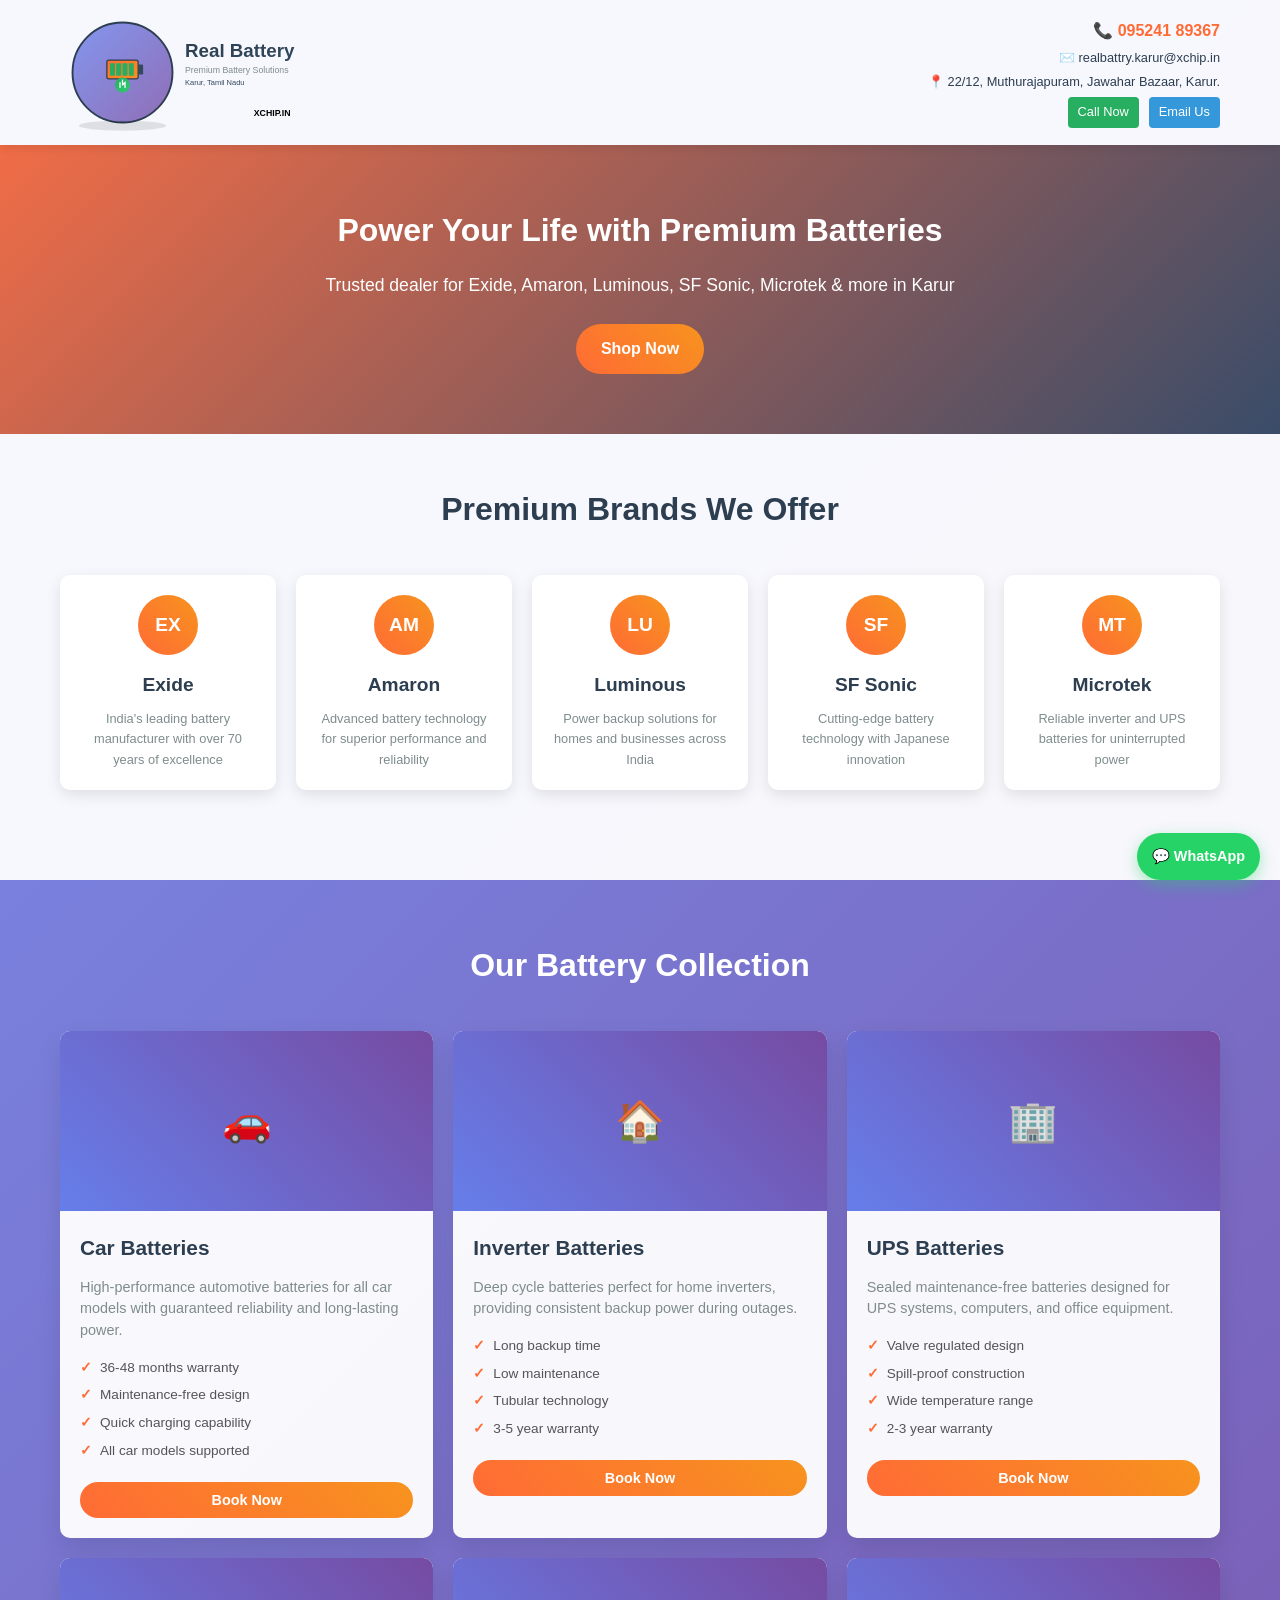
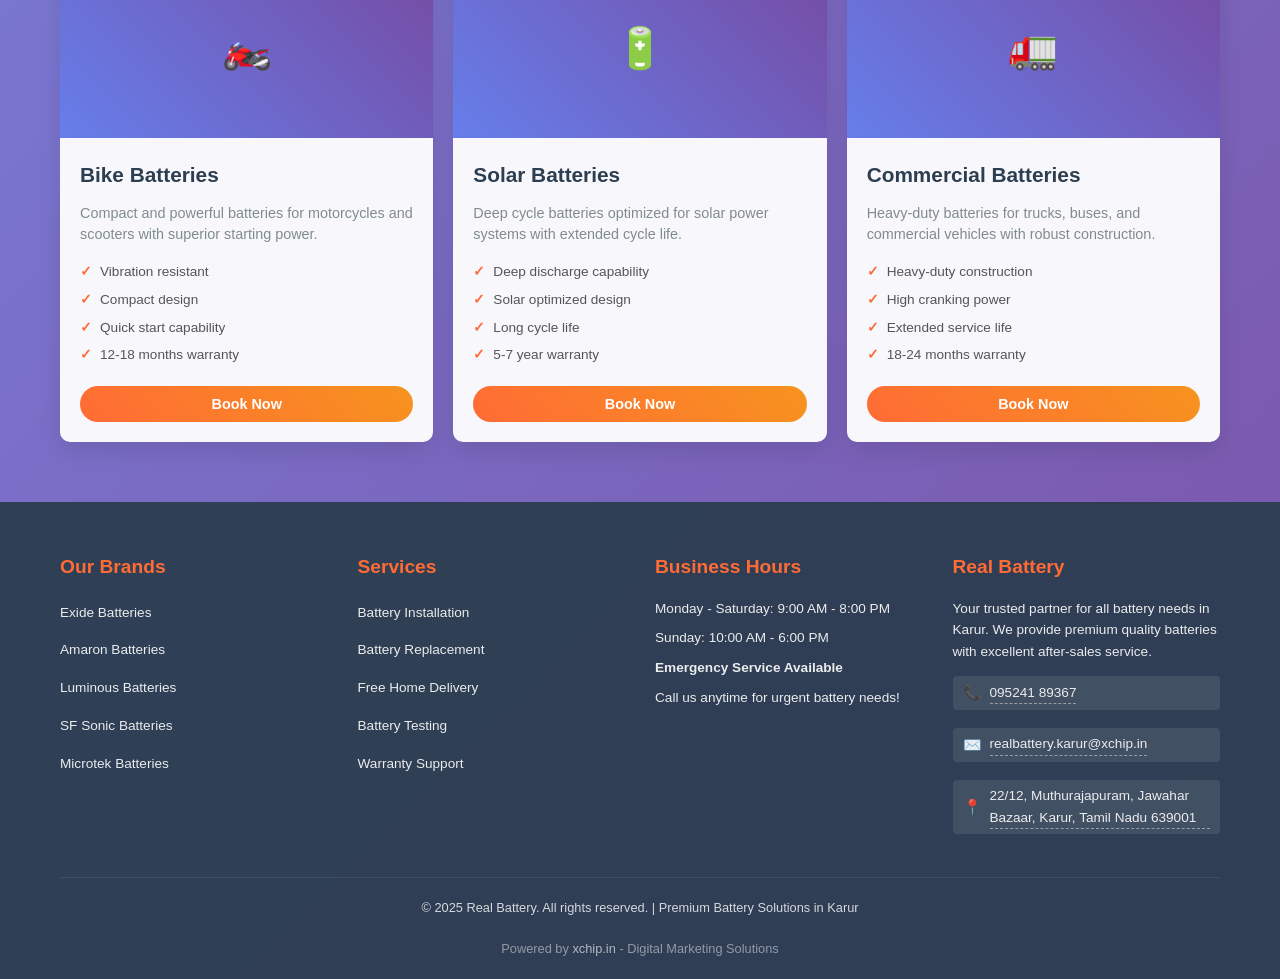
==== index.html @ 3f9dc299 "start" ====
<!DOCTYPE html>
<html lang="en">
<head>
    <meta charset="UTF-8">
    <meta name="viewport" content="width=device-width, initial-scale=1.0">
    
    <!-- Primary Meta Tags -->
    <title>Real Battery - Premium Battery Solutions in Karur | Exide, Amaron, Luminous Dealer</title>
    <meta name="title" content="Real Battery - Premium Battery Solutions in Karur | Exide, Amaron, Luminous Dealer">
    <meta name="description" content="Karur's trusted battery dealer for Exide, Amaron, Luminous, SF Sonic & Microtek. Car, inverter, UPS, bike & commercial batteries with warranty. Call 095241 89367">
    <meta name="keywords" content="battery dealer karur, exide battery karur, amaron battery karur, luminous battery karur, car battery, inverter battery, ups battery, battery shop near me">
    
    <!-- Open Graph / Facebook -->
    <meta property="og:type" content="website">
    <meta property="og:url" content="https://realbattery.karur.xchip.in/">
    <meta property="og:title" content="Real Battery - Premium Battery Solutions in Karur">
    <meta property="og:description" content="Karur's trusted battery dealer for Exide, Amaron, Luminous, SF Sonic & Microtek batteries with warranty. Call 095241 89367">
    <meta property="og:image" content="https://realbattery.karur.xchip.in/images/real-battery-social-preview.jpg">
    
    <!-- Twitter -->
    <meta property="twitter:card" content="summary_large_image">
    <meta property="twitter:url" content="https://realbattery.karur.xchip.in/">
    <meta property="twitter:title" content="Real Battery - Premium Battery Solutions in Karur">
    <meta property="twitter:description" content="Karur's trusted battery dealer for Exide, Amaron, Luminous, SF Sonic & Microtek batteries with warranty. Call 095241 89367">
    <meta property="twitter:image" content="https://realbattery.karur.xchip.in/images/real-battery-social-preview.jpg">
    
    <!-- Canonical URL -->
    <link rel="canonical" href="https://realbattery.karur.xchip.in/">
    
    <!-- Favicon -->
    <link rel="icon" type="image/x-icon" href="/favicon.ico">
    <link rel="apple-touch-icon" sizes="180x180" href="/apple-touch-icon.png">
    <link rel="icon" type="image/png" sizes="32x32" href="/favicon-32x32.png">
    <link rel="icon" type="image/png" sizes="16x16" href="/favicon-16x16.png">
    <link rel="manifest" href="/site.webmanifest">
    
    <!-- Geo Tags -->
    <meta name="geo.region" content="IN-TN">
    <meta name="geo.placename" content="Karur">
    <meta name="geo.position" content="10.9601;78.0766">
    <meta name="ICBM" content="10.9601, 78.0766">
    
    <!-- Business Schema -->
    <script type="application/ld+json">
    {
      "@context": "https://schema.org",
      "@type": "AutoPartsStore",
      "name": "Real Battery",
      "image": "https://realbattery.karur.xchip.in/logo.svg",
      "@id": "https://realbattery.karur.xchip.in",
      "url": "https://realbattery.karur.xchip.in",
      "email": "realbattery.karur@xchip.in",
      "telephone": "+919524189367",
      "address": {
        "@type": "PostalAddress",
        "streetAddress": "22/12, Muthurajapuram, Jawahar Bazaar",
        "addressLocality": "Karur",
        "postalCode": "639001",
        "addressRegion": "Tamil Nadu",
        "addressCountry": "IN"
      },
      "geo": {
        "@type": "GeoCoordinates",
        "latitude": 10.9601,
        "longitude": 78.0766
      },
      "openingHoursSpecification": {
        "@type": "OpeningHoursSpecification",
        "dayOfWeek": [
          "Monday",
          "Tuesday",
          "Wednesday",
          "Thursday",
          "Friday",
          "Saturday"
        ],
        "opens": "09:00",
        "closes": "20:00"
      }
    }
    </script>
    
    <style>
        * {
            margin: 0;
            padding: 0;
            box-sizing: border-box;
        }

        body {
            font-family: Arial, sans-serif;
            line-height: 1.6;
            color: #333;
            background: linear-gradient(135deg, #667eea 0%, #764ba2 100%);
            min-height: 100vh;
        }

        .container {
            max-width: 1200px;
            margin: 0 auto;
            padding: 0 20px;
        }

        /* Header */
        header {
            background: rgba(255, 255, 255, 0.95);
            box-shadow: 0 2px 10px rgba(0,0,0,0.1);
            position: sticky;
            top: 0;
            z-index: 100;
            padding: 10px 0;
        }

        .header-content {
            display: flex;
            justify-content: space-between;
            align-items: center;
            position: relative;
        }

        .logo {
            display: flex;
            align-items: center;
            gap: 10px;
        }

        .logo-svg {
            width: 150px;
            height: 60px;
        }

        .contact-info {
            text-align: right;
            color: #2c3e50;
            transition: all 0.3s ease;
        }

        .contact-info h3 {
            color: #ff6b35;
            margin-bottom: 5px;
            font-size: 1rem;
        }

        .contact-info p {
            font-size: 0.8rem;
            margin-bottom: 3px;
        }

        .contact-buttons {
            display: flex;
            gap: 10px;
            margin-top: 5px;
            justify-content: flex-end;
        }

        .contact-btn {
            display: inline-block;
            padding: 5px 10px;
            border-radius: 4px;
            font-size: 0.8rem;
            text-decoration: none;
            transition: all 0.3s ease;
        }

        .call-btn {
            background: #27ae60;
            color: white;
        }

        .mail-btn {
            background: #3498db;
            color: white;
        }

        .contact-btn:hover {
            opacity: 0.9;
            transform: translateY(-2px);
        }

        /* Mobile Navigation */
        .mobile-menu-btn {
            display: none;
            background: none;
            border: none;
            font-size: 1.5rem;
            color: #2c3e50;
            cursor: pointer;
            transition: all 0.3s ease;
            z-index: 101;
        }

        .mobile-menu-btn:hover {
            color: #ff6b35;
        }

        /* Hero Section */
        .hero {
            background: linear-gradient(135deg, rgba(255,107,53,0.9), rgba(52,73,94,0.9));
            color: white;
            padding: 60px 0;
            text-align: center;
        }

        .hero h2 {
            font-size: 2rem;
            margin-bottom: 15px;
        }

        .hero p {
            font-size: 1.1rem;
            margin-bottom: 25px;
        }

        .cta-button {
            display: inline-block;
            background: linear-gradient(45deg, #ff6b35, #f7931e);
            color: white;
            padding: 12px 25px;
            text-decoration: none;
            border-radius: 50px;
            font-weight: bold;
            font-size: 1rem;
            transition: all 0.3s ease;
        }

        .cta-button:hover {
            transform: translateY(-3px);
            box-shadow: 0 10px 20px rgba(255,107,53,0.4);
        }

        /* Brands Section */
        .brands {
            padding: 50px 0;
            background: rgba(255,255,255,0.95);
        }

        .brands h2 {
            text-align: center;
            font-size: 2rem;
            margin-bottom: 40px;
            color: #2c3e50;
        }

        .brand-grid {
            display: grid;
            grid-template-columns: repeat(auto-fit, minmax(150px, 1fr));
            gap: 20px;
            margin-bottom: 40px;
        }

        .brand-card {
            background: white;
            border-radius: 10px;
            padding: 20px;
            text-align: center;
            box-shadow: 0 5px 15px rgba(0,0,0,0.1);
            transition: all 0.3s ease;
        }

        .brand-card:hover {
            transform: translateY(-5px);
            box-shadow: 0 15px 30px rgba(0,0,0,0.2);
        }

        .brand-logo {
            width: 60px;
            height: 60px;
            background: linear-gradient(45deg, #ff6b35, #f7931e);
            border-radius: 50%;
            display: flex;
            align-items: center;
            justify-content: center;
            margin: 0 auto 15px;
            color: white;
            font-weight: bold;
            font-size: 1.2rem;
        }

        .brand-card h3 {
            color: #2c3e50;
            margin-bottom: 8px;
            font-size: 1.2rem;
        }

        .brand-card p {
            color: #7f8c8d;
            font-size: 0.8rem;
        }

        /* Products Section */
        .products {
            padding: 60px 0;
            background: linear-gradient(135deg, rgba(255,255,255,0.1), rgba(255,255,255,0.05));
        }

        .products h2 {
            text-align: center;
            font-size: 2rem;
            margin-bottom: 40px;
            color: white;
        }

        .product-grid {
            display: grid;
            grid-template-columns: repeat(auto-fit, minmax(280px, 1fr));
            gap: 20px;
        }

        .product-card {
            background: rgba(255,255,255,0.95);
            border-radius: 10px;
            overflow: hidden;
            box-shadow: 0 10px 25px rgba(0,0,0,0.1);
            transition: all 0.3s ease;
        }

        .product-card:hover {
            transform: translateY(-5px);
            box-shadow: 0 20px 40px rgba(0,0,0,0.2);
        }

        .product-image {
            height: 180px;
            background: linear-gradient(45deg, #667eea, #764ba2);
            display: flex;
            align-items: center;
            justify-content: center;
            color: white;
            font-size: 2.5rem;
            font-weight: bold;
        }

        .product-info {
            padding: 20px;
        }

        .product-info h3 {
            color: #2c3e50;
            margin-bottom: 12px;
            font-size: 1.3rem;
        }

        .product-info p {
            color: #7f8c8d;
            margin-bottom: 15px;
            line-height: 1.5;
            font-size: 0.9rem;
        }

        .product-features {
            list-style: none;
            margin-bottom: 20px;
        }

        .product-features li {
            color: #555;
            margin-bottom: 6px;
            position: relative;
            padding-left: 20px;
            font-size: 0.85rem;
        }

        .product-features li:before {
            content: '✓';
            position: absolute;
            left: 0;
            color: #ff6b35;
            font-weight: bold;
        }

        .book-now-btn {
            background: linear-gradient(45deg, #ff6b35, #f7931e);
            color: white;
            border: none;
            padding: 10px 20px;
            border-radius: 50px;
            font-weight: bold;
            cursor: pointer;
            transition: all 0.3s ease;
            width: 100%;
            font-size: 0.9rem;
        }

        .book-now-btn:hover {
            background: linear-gradient(45deg, #f7931e, #ff6b35);
            transform: translateY(-2px);
        }

        /* Footer */
        footer {
            background: rgba(44, 62, 80, 0.95);
            color: white;
            padding: 50px 0 20px;
        }

        .footer-content {
            display: grid;
            grid-template-columns: repeat(auto-fit, minmax(200px, 1fr));
            gap: 30px;
            margin-bottom: 30px;
        }

        .footer-section h3 {
            color: #ff6b35;
            margin-bottom: 15px;
            font-size: 1.2rem;
        }

        .footer-section p, .footer-section li {
            margin-bottom: 8px;
            opacity: 0.9;
            font-size: 0.85rem;
        }

        .footer-section ul {
            list-style: none;
        }

        .footer-section ul li {
            padding: 4px 0;
            font-size: 0.85rem;
        }

        .footer-bottom {
            text-align: center;
            padding-top: 20px;
            border-top: 1px solid rgba(255,255,255,0.1);
            opacity: 0.8;
            font-size: 0.8rem;
        }

        /* WhatsApp Button */
        .whatsapp-float {
            position: fixed;
            bottom: 20px;
            right: 20px;
            background: #25D366;
            color: white;
            border-radius: 50px;
            padding: 12px 15px;
            font-size: 0.9rem;
            font-weight: bold;
            text-decoration: none;
            box-shadow: 0 5px 15px rgba(37, 211, 102, 0.4);
            z-index: 1000;
            transition: all 0.3s ease;
            display: flex;
            align-items: center;
            gap: 5px;
        }

        .whatsapp-float:hover {
            transform: scale(1.1);
        }

        /* Responsive Design */
        @media (max-width: 768px) {
            .header-content {
                flex-direction: row;
                align-items: center;
            }

            .logo {
                justify-content: flex-start;
                width: auto;
            }

            .mobile-menu-btn {
                display: block;
            }

            .contact-info {
                position: absolute;
                top: 100%;
                right: 0;
                background: rgba(255, 255, 255, 0.98);
                width: 100%;
                padding: 20px;
                box-shadow: 0 5px 10px rgba(0,0,0,0.1);
                text-align: center;
                opacity: 0;
                visibility: hidden;
                transform: translateY(-10px);
            }

            .contact-info.active {
                opacity: 1;
                visibility: visible;
                transform: translateY(0);
            }

            .contact-buttons {
                justify-content: center;
            }

            .hero {
                padding: 40px 0;
            }

            .hero h2 {
                font-size: 1.8rem;
            }

            .hero p {
                font-size: 1rem;
            }

            .brands h2, .products h2 {
                font-size: 1.8rem;
                margin-bottom: 30px;
            }

            .brand-grid {
                grid-template-columns: repeat(auto-fit, minmax(120px, 1fr));
                gap: 15px;
            }

            .brand-card {
                padding: 15px;
            }

            .brand-logo {
                width: 50px;
                height: 50px;
                font-size: 1rem;
            }

            .brand-card h3 {
                font-size: 1rem;
            }

            .product-grid {
                grid-template-columns: 1fr;
            }

            .product-image {
                height: 150px;
                font-size: 2rem;
            }

            .footer-content {
                grid-template-columns: 1fr;
                gap: 25px;
            }
        }

        @media (max-width: 480px) {
            .logo-svg {
                width: 120px;
                height: 50px;
            }

            .hero h2 {
                font-size: 1.5rem;
            }

            .hero p {
                font-size: 0.9rem;
            }

            .cta-button {
                padding: 10px 20px;
                font-size: 0.9rem;
            }

            .brand-grid {
                grid-template-columns: repeat(2, 1fr);
            }

            .whatsapp-float {
                padding: 10px 15px;
                font-size: 0.8rem;
                bottom: 15px;
                right: 15px;
            }
        }

        /* Added style for the powered by section */
        .powered-by {
            text-align: center;
            margin-top: 20px;
            font-size: 0.8rem;
            color: rgba(255,255,255,0.6);
        }
        .powered-by a {
            color: rgba(255,255,255,0.8);
            text-decoration: none;
            transition: all 0.3s ease;
        }
        .powered-by a:hover {
            color: #fff;
            text-decoration: underline;
        }
    </style>
</head>
<body>
    <!-- Header -->
    <header>
        <div class="container">
            <div class="header-content">
                <div class="logo">
                  <img src="logo.svg" alt="Real Battery Logo" class="logo-img" />
                </div>
                <style>
                  .logo-img {
                    width: 250px; /* Set appropriate width */
                    height: auto; /* Maintain aspect ratio */
                  }
                </style>
                <button class="mobile-menu-btn" id="mobileMenuBtn">☰</button>
                <div class="contact-info" id="contactInfo">
                    <h3>📞 095241 89367</h3>
                    <p>✉️ realbattry.karur@xchip.in</p>
                    <p>📍 22/12, Muthurajapuram, Jawahar Bazaar, Karur.</p>
                    <div class="contact-buttons">
                        <a href="tel:09524189367" class="contact-btn call-btn">Call Now</a>
                        <a href="mailto:realbattry.karur@xchip.in" class="contact-btn mail-btn">Email Us</a>
                    </div>
                </div>
            </div>
        </div>
    </header>

    <!-- Hero Section -->
    <section class="hero">
        <div class="container">
            <h2>Power Your Life with Premium Batteries</h2>
            <p>Trusted dealer for Exide, Amaron, Luminous, SF Sonic, Microtek & more in Karur</p>
            <a href="#products" class="cta-button">Shop Now</a>
        </div>
    </section>

    <!-- Brands Section -->
    <section class="brands">
        <div class="container">
            <h2>Premium Brands We Offer</h2>
            <div class="brand-grid">
                <div class="brand-card">
                    <div class="brand-logo">EX</div>
                    <h3>Exide</h3>
                    <p>India's leading battery manufacturer with over 70 years of excellence</p>
                </div>
                <div class="brand-card">
                    <div class="brand-logo">AM</div>
                    <h3>Amaron</h3>
                    <p>Advanced battery technology for superior performance and reliability</p>
                </div>
                <div class="brand-card">
                    <div class="brand-logo">LU</div>
                    <h3>Luminous</h3>
                    <p>Power backup solutions for homes and businesses across India</p>
                </div>
                <div class="brand-card">
                    <div class="brand-logo">SF</div>
                    <h3>SF Sonic</h3>
                    <p>Cutting-edge battery technology with Japanese innovation</p>
                </div>
                <div class="brand-card">
                    <div class="brand-logo">MT</div>
                    <h3>Microtek</h3>
                    <p>Reliable inverter and UPS batteries for uninterrupted power</p>
                </div>
            </div>
        </div>
    </section>

    <!-- Products Section -->
    <section class="products" id="products">
        <div class="container">
            <h2>Our Battery Collection</h2>
            <div class="product-grid">
                <div class="product-card">
                    <div class="product-image">🚗</div>
                    <div class="product-info">
                        <h3>Car Batteries</h3>
                        <p>High-performance automotive batteries for all car models with guaranteed reliability and long-lasting power.</p>
                        <ul class="product-features">
                            <li>36-48 months warranty</li>
                            <li>Maintenance-free design</li>
                            <li>Quick charging capability</li>
                            <li>All car models supported</li>
                        </ul>
                        <button class="book-now-btn" onclick="openWhatsApp('Car Battery')">Book Now</button>
                    </div>
                </div>

                <div class="product-card">
                    <div class="product-image">🏠</div>
                    <div class="product-info">
                        <h3>Inverter Batteries</h3>
                        <p>Deep cycle batteries perfect for home inverters, providing consistent backup power during outages.</p>
                        <ul class="product-features">
                            <li>Long backup time</li>
                            <li>Low maintenance</li>
                            <li>Tubular technology</li>
                            <li>3-5 year warranty</li>
                        </ul>
                        <button class="book-now-btn" onclick="openWhatsApp('Inverter Battery')">Book Now</button>
                    </div>
                </div>

                <div class="product-card">
                    <div class="product-image">🏢</div>
                    <div class="product-info">
                        <h3>UPS Batteries</h3>
                        <p>Sealed maintenance-free batteries designed for UPS systems, computers, and office equipment.</p>
                        <ul class="product-features">
                            <li>Valve regulated design</li>
                            <li>Spill-proof construction</li>
                            <li>Wide temperature range</li>
                            <li>2-3 year warranty</li>
                        </ul>
                        <button class="book-now-btn" onclick="openWhatsApp('UPS Battery')">Book Now</button>
                    </div>
                </div>

                <div class="product-card">
                    <div class="product-image">🏍️</div>
                    <div class="product-info">
                        <h3>Bike Batteries</h3>
                        <p>Compact and powerful batteries for motorcycles and scooters with superior starting power.</p>
                        <ul class="product-features">
                            <li>Vibration resistant</li>
                            <li>Compact design</li>
                            <li>Quick start capability</li>
                            <li>12-18 months warranty</li>
                        </ul>
                        <button class="book-now-btn" onclick="openWhatsApp('Bike Battery')">Book Now</button>
                    </div>
                </div>

                <div class="product-card">
                    <div class="product-image">🔋</div>
                    <div class="product-info">
                        <h3>Solar Batteries</h3>
                        <p>Deep cycle batteries optimized for solar power systems with extended cycle life.</p>
                        <ul class="product-features">
                            <li>Deep discharge capability</li>
                            <li>Solar optimized design</li>
                            <li>Long cycle life</li>
                            <li>5-7 year warranty</li>
                        </ul>
                        <button class="book-now-btn" onclick="openWhatsApp('Solar Battery')">Book Now</button>
                    </div>
                </div>

                <div class="product-card">
                    <div class="product-image">🚛</div>
                    <div class="product-info">
                        <h3>Commercial Batteries</h3>
                        <p>Heavy-duty batteries for trucks, buses, and commercial vehicles with robust construction.</p>
                        <ul class="product-features">
                            <li>Heavy-duty construction</li>
                            <li>High cranking power</li>
                            <li>Extended service life</li>
                            <li>18-24 months warranty</li>
                        </ul>
                        <button class="book-now-btn" onclick="openWhatsApp('Commercial Battery')">Book Now</button>
                    </div>
                </div>
            </div>
        </div>
    </section>
    <footer>
            <div class="container">
                <div class="footer-content">
                   <div class="footer-section">
                        <h3>Our Brands</h3>
                        <ul>
                            <li>Exide Batteries</li>
                            <li>Amaron Batteries</li>
                            <li>Luminous Batteries</li>
                            <li>SF Sonic Batteries</li>
                            <li>Microtek Batteries</li>
                        </ul>
                    </div>
                    <div class="footer-section">
                        <h3>Services</h3>
                        <ul>
                            <li>Battery Installation</li>
                            <li>Battery Replacement</li>
                            <li>Free Home Delivery</li>
                            <li>Battery Testing</li>
                            <li>Warranty Support</li>
                        </ul>
                    </div>
                    <div class="footer-section">
                        <h3>Business Hours</h3>
                        <p>Monday - Saturday: 9:00 AM - 8:00 PM</p>
                        <p>Sunday: 10:00 AM - 6:00 PM</p>
                        <p><strong>Emergency Service Available</strong></p>
                        <p>Call us anytime for urgent battery needs!</p>
                    </div>
<div class="footer-section">
    <h3>Real Battery</h3>
    <p>Your trusted partner for all battery needs in Karur. We provide premium quality batteries with excellent after-sales service.</p>
    <p class="clickable-item">
        <a href="tel:+919524189367" class="footer-link">
            <span class="icon">📞</span> <span class="text">095241 89367</span>
        </a>
    </p>
    <p class="clickable-item">
        <a href="mailto:realbattery.karur@xchip.in" class="footer-link">
            <span class="icon">✉️</span> <span class="text">realbattery.karur@xchip.in</span>
        </a>
    </p>
    <p class="clickable-item">
        <a href="https://maps.app.goo.gl/pznrp3bGpyZtp7Fs8" 
           target="_blank" 
           rel="noopener noreferrer" 
           class="footer-link">
            <span class="icon">📍</span> <span class="text">22/12, Muthurajapuram, Jawahar Bazaar, Karur, Tamil Nadu 639001</span>
        </a>
    </p>
</div>

<style>
    .clickable-item {
        margin-bottom: 8px;
        padding: 5px 0;
    }
    
    .footer-link {
        color: white;
        text-decoration: none;
        display: flex;
        align-items: center;
        gap: 8px;
        transition: all 0.3s ease;
        padding: 5px 10px;
        border-radius: 4px;
        background: rgba(255,255,255,0.1);
    }
    
    .footer-link:hover {
        background: rgba(255,255,255,0.2);
        text-decoration: none;
        transform: translateX(5px);
    }
    
    .footer-link .icon {
        font-size: 1.1em;
    }
    
    .footer-link .text {
        border-bottom: 1px dashed rgba(255,255,255,0.5);
    }
    
    .footer-link:hover .text {
        border-bottom-color: #ff6b35;
    }
</style>                    
                </div>
                <div class="footer-bottom">
                    <p>&copy; 2025 Real Battery. All rights reserved. | Premium Battery Solutions in Karur</p>
                    <div class="powered-by">
                        Powered by <a href="https://xchip.in" target="_blank" rel="noopener">xchip.in</a> - Digital Marketing Solutions
                    </div>
                </div>
            </div>
        </footer>

    <!-- Floating WhatsApp Button -->
    <a href="https://wa.me/919524189367?text=Hi%20Real%20Battery!%20I%20need%20help%20with%20battery%20selection." class="whatsapp-float">
        💬 WhatsApp
    </a>

    <script>
        function openWhatsApp(batteryType) {
            var phoneNumber = "919524189367";
            var message = "Hi Real Battery! I'm interested in purchasing a " + batteryType + ". Could you please provide more details about pricing and availability? My location is near Karur.";
            var whatsappUrl = "https://wa.me/" + phoneNumber + "?text=" + encodeURIComponent(message);
            window.open(whatsappUrl, '_blank');
        }

        // Smooth scrolling for links
        document.addEventListener('DOMContentLoaded', function() {
            var links = document.querySelectorAll('a[href^="#"]');
            for (var i = 0; i < links.length; i++) {
                links[i].addEventListener('click', function(e) {
                    e.preventDefault();
                    var target = document.querySelector(this.getAttribute('href'));
                    if (target) {
                        target.scrollIntoView({
                            behavior: 'smooth'
                        });
                    }
                });
            }
            
            // Mobile menu toggle functionality
            var mobileMenuBtn = document.getElementById('mobileMenuBtn');
            var contactInfo = document.getElementById('contactInfo');
            
            if (mobileMenuBtn && contactInfo) {
                mobileMenuBtn.addEventListener('click', function() {
                    contactInfo.classList.toggle('active');
                    this.textContent = contactInfo.classList.contains('active') ? '✕' : '☰';
                });
                
                // Close menu when clicking outside
                document.addEventListener('click', function(e) {
                    if (!contactInfo.contains(e.target) && e.target !== mobileMenuBtn) {
                        contactInfo.classList.remove('active');
                        mobileMenuBtn.textContent = '☰';
                    }
                });
            }
            
            // Adjust layout on window resize
            window.addEventListener('resize', function() {
                if (window.innerWidth > 768 && contactInfo) {
                    contactInfo.classList.remove('active');
                    if (mobileMenuBtn) {
                        mobileMenuBtn.textContent = '☰';
                    }
                }
            });
        });
    </script>
</body>
</html>
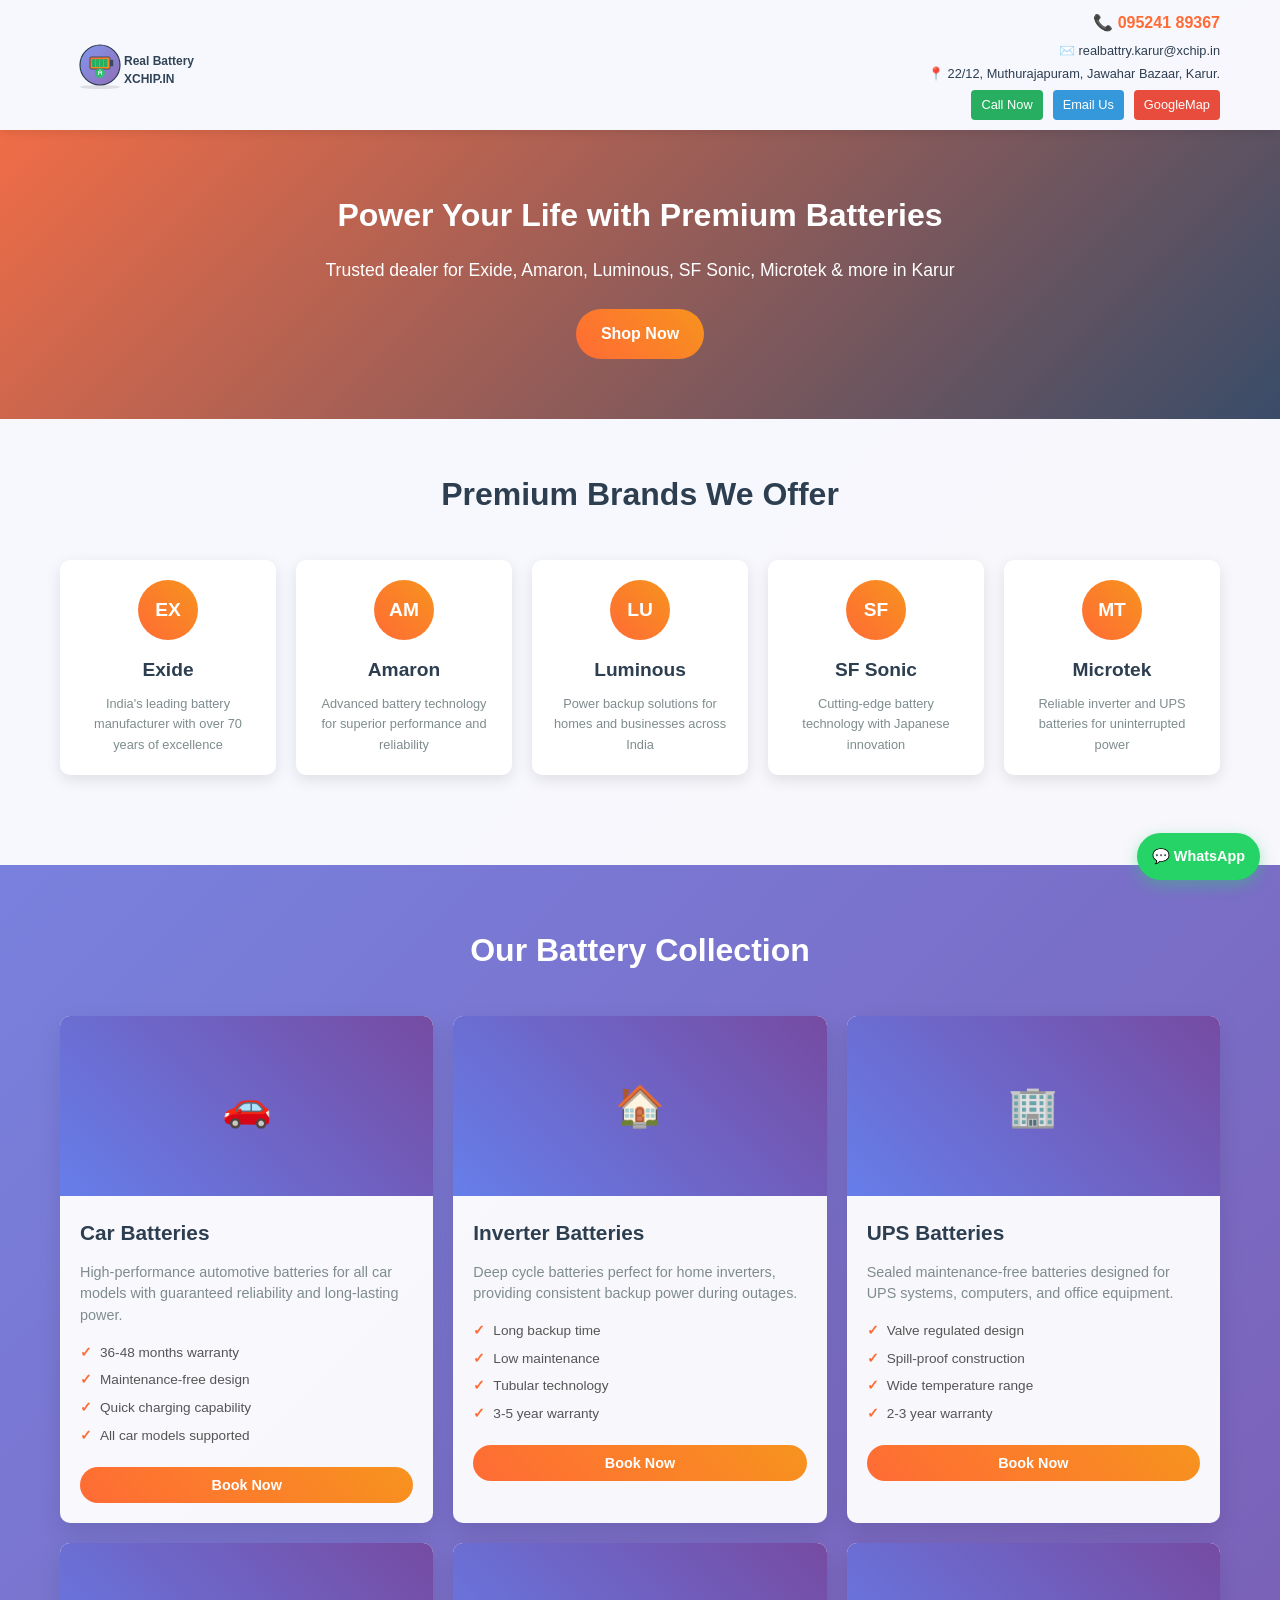
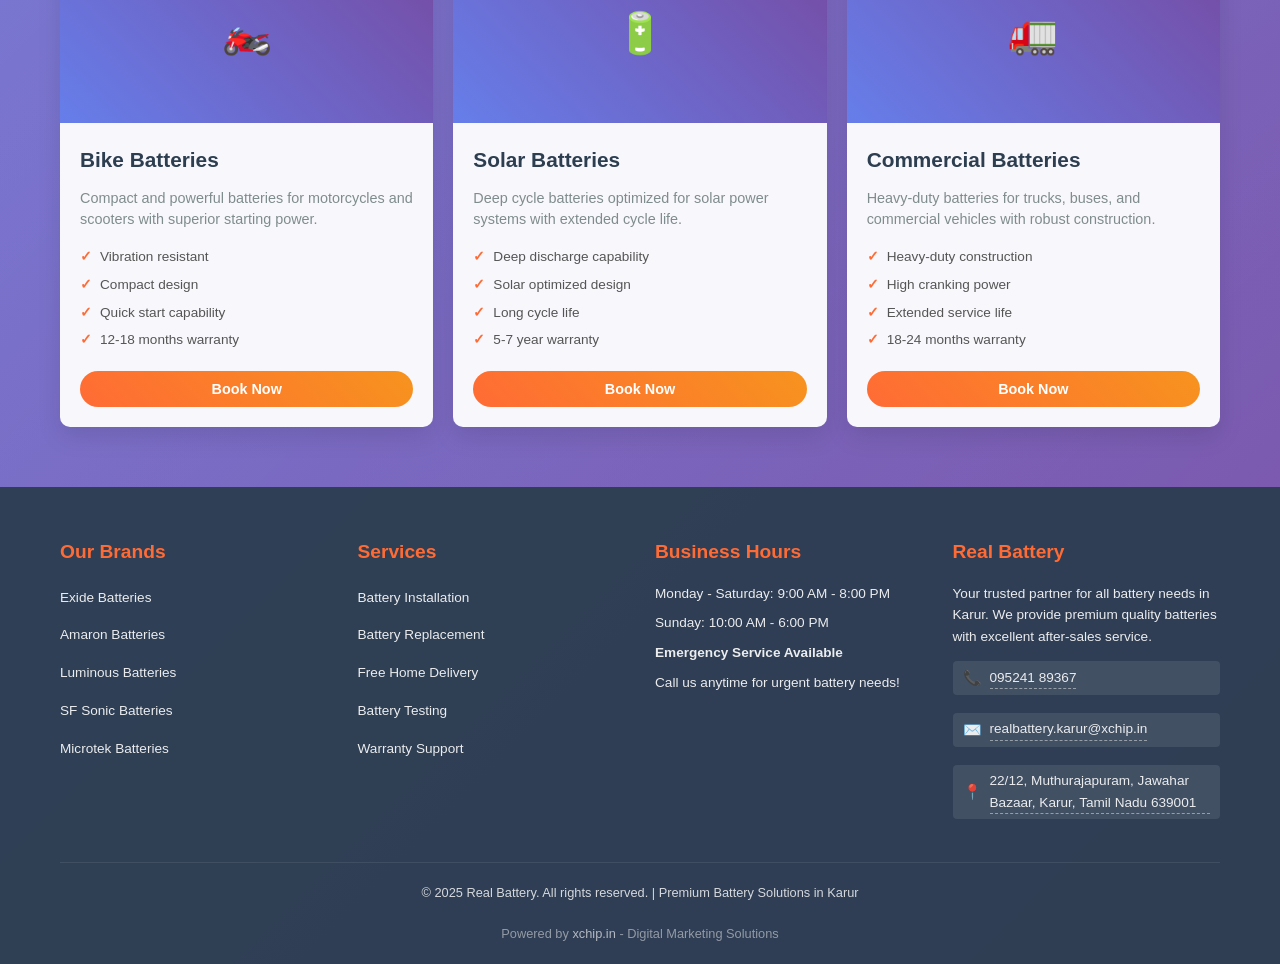
==== commit d8d6236c: "update" ====
--- a/index.html
+++ b/index.html
@@ -172,6 +172,12 @@
             color: white;
         }
 
+        .google-map-btn {
+            background: #e74c3c;
+            color: white;
+        }
+
+
         .contact-btn:hover {
             opacity: 0.9;
             transform: translateY(-2px);
@@ -603,7 +609,7 @@
                 </div>
                 <style>
                   .logo-img {
-                    width: 250px; /* Set appropriate width */
+                    width: 200px; /* Set appropriate width */
                     height: auto; /* Maintain aspect ratio */
                   }
                 </style>
@@ -615,6 +621,7 @@
                     <div class="contact-buttons">
                         <a href="tel:09524189367" class="contact-btn call-btn">Call Now</a>
                         <a href="mailto:realbattry.karur@xchip.in" class="contact-btn mail-btn">Email Us</a>
+                        <a href="https://www.google.com/maps/place/22%2F12,+Muthurajapuram,+Jawahar+Bazaar,+Karur,+Tamil+Nadu+639001" class="contact-btn google-map-btn">GoogleMap</a>
                     </div>
                 </div>
             </div>
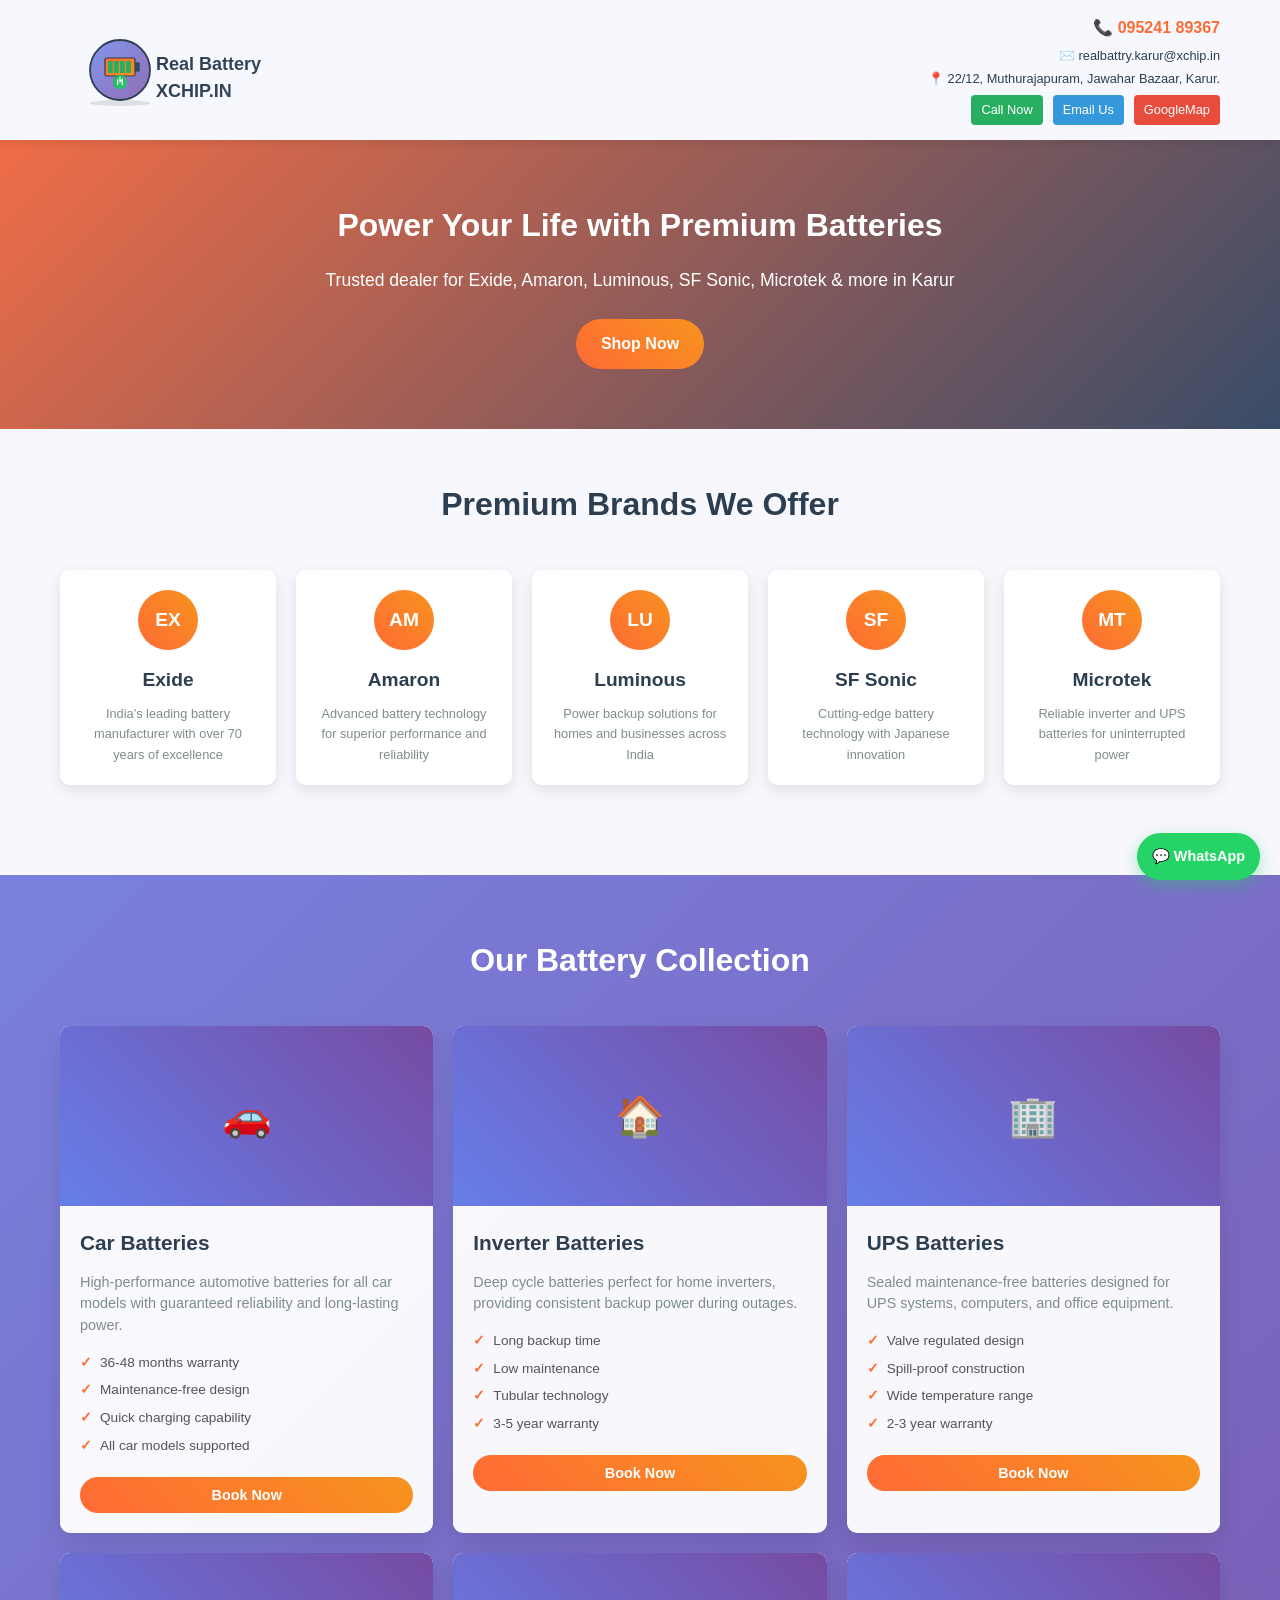
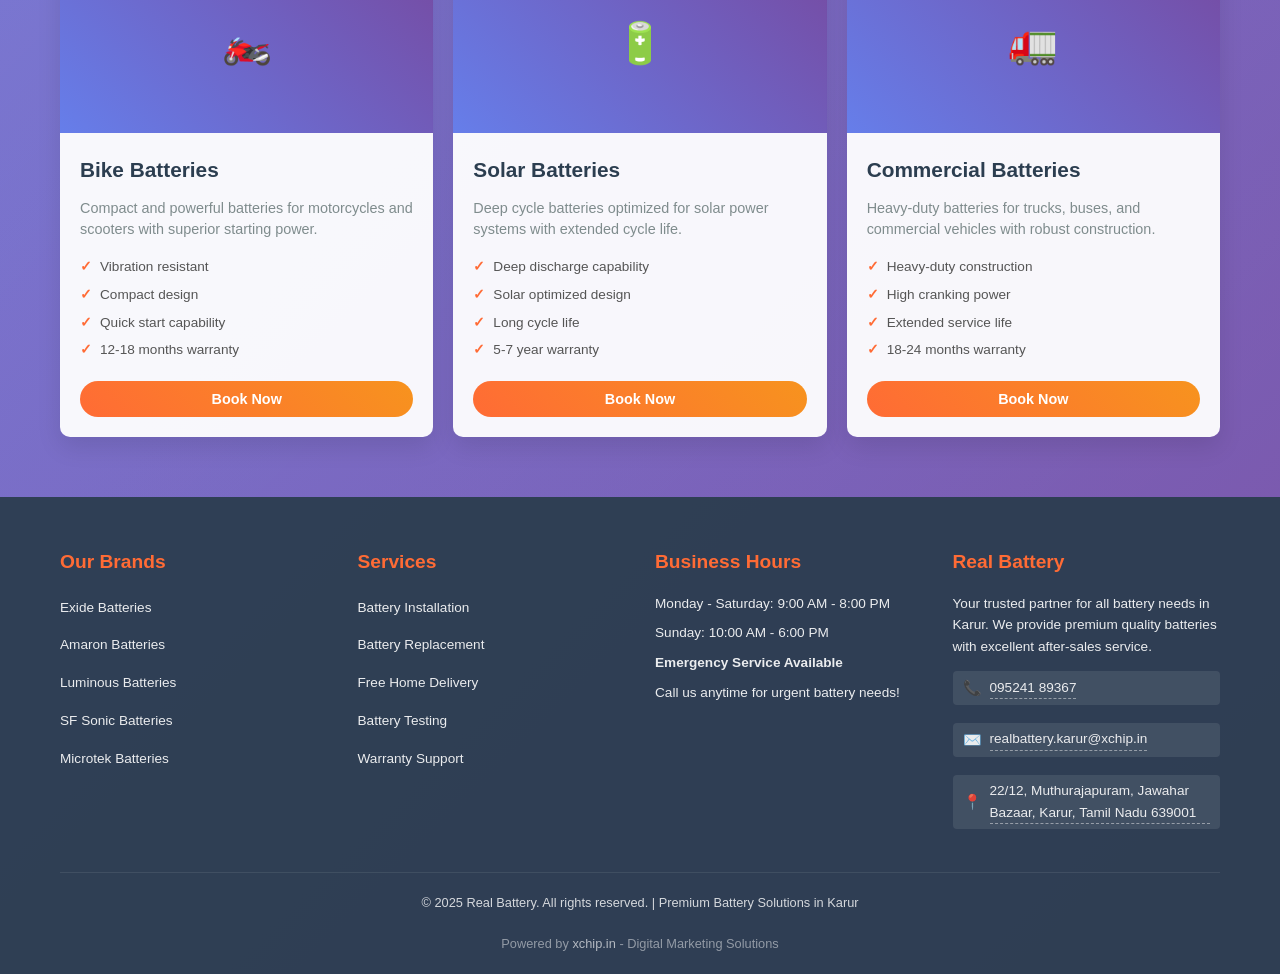
==== commit a09eb152: "update" ====
--- a/index.html
+++ b/index.html
@@ -15,14 +15,16 @@
     <meta property="og:url" content="https://realbattery.karur.xchip.in/">
     <meta property="og:title" content="Real Battery - Premium Battery Solutions in Karur">
     <meta property="og:description" content="Karur's trusted battery dealer for Exide, Amaron, Luminous, SF Sonic & Microtek batteries with warranty. Call 095241 89367">
-    <meta property="og:image" content="https://realbattery.karur.xchip.in/images/real-battery-social-preview.jpg">
+    <meta property="og:image" content="https://realbattery.karur.xchip.in/logo.png">
+    <meta property="og:image:width" content="1200">
+    <meta property="og:image:height" content="630">
     
     <!-- Twitter -->
     <meta property="twitter:card" content="summary_large_image">
     <meta property="twitter:url" content="https://realbattery.karur.xchip.in/">
     <meta property="twitter:title" content="Real Battery - Premium Battery Solutions in Karur">
     <meta property="twitter:description" content="Karur's trusted battery dealer for Exide, Amaron, Luminous, SF Sonic & Microtek batteries with warranty. Call 095241 89367">
-    <meta property="twitter:image" content="https://realbattery.karur.xchip.in/images/real-battery-social-preview.jpg">
+    <meta property="twitter:image" content="https://realbattery.karur.xchip.in/logo.png">
     
     <!-- Canonical URL -->
     <link rel="canonical" href="https://realbattery.karur.xchip.in/">
@@ -46,7 +48,7 @@
       "@context": "https://schema.org",
       "@type": "AutoPartsStore",
       "name": "Real Battery",
-      "image": "https://realbattery.karur.xchip.in/logo.svg",
+      "image": "https://realbattery.karur.xchip.in/logo.png",
       "@id": "https://realbattery.karur.xchip.in",
       "url": "https://realbattery.karur.xchip.in",
       "email": "realbattery.karur@xchip.in",
@@ -124,9 +126,9 @@
             gap: 10px;
         }
 
-        .logo-svg {
-            width: 150px;
-            height: 60px;
+        .logo-img {
+            width: 300px;
+            height: auto;
         }
 
         .contact-info {
@@ -176,7 +178,6 @@
             background: #e74c3c;
             color: white;
         }
-
 
         .contact-btn:hover {
             opacity: 0.9;
@@ -457,6 +458,59 @@
 
         .whatsapp-float:hover {
             transform: scale(1.1);
+        }
+
+        /* Footer Link Styles */
+        .clickable-item {
+            margin-bottom: 8px;
+            padding: 5px 0;
+        }
+        
+        .footer-link {
+            color: white;
+            text-decoration: none;
+            display: flex;
+            align-items: center;
+            gap: 8px;
+            transition: all 0.3s ease;
+            padding: 5px 10px;
+            border-radius: 4px;
+            background: rgba(255,255,255,0.1);
+        }
+        
+        .footer-link:hover {
+            background: rgba(255,255,255,0.2);
+            text-decoration: none;
+            transform: translateX(5px);
+        }
+        
+        .footer-link .icon {
+            font-size: 1.1em;
+        }
+        
+        .footer-link .text {
+            border-bottom: 1px dashed rgba(255,255,255,0.5);
+        }
+        
+        .footer-link:hover .text {
+            border-bottom-color: #ff6b35;
+        }
+
+        /* Powered By Section */
+        .powered-by {
+            text-align: center;
+            margin-top: 20px;
+            font-size: 0.8rem;
+            color: rgba(255,255,255,0.6);
+        }
+        .powered-by a {
+            color: rgba(255,255,255,0.8);
+            text-decoration: none;
+            transition: all 0.3s ease;
+        }
+        .powered-by a:hover {
+            color: #fff;
+            text-decoration: underline;
         }
 
         /* Responsive Design */
@@ -551,9 +605,9 @@
         }
 
         @media (max-width: 480px) {
-            .logo-svg {
-                width: 120px;
-                height: 50px;
+            .logo-img {
+                width: 150px;
+                height: 60px;
             }
 
             .hero h2 {
@@ -579,23 +633,6 @@
                 bottom: 15px;
                 right: 15px;
             }
-        }
-
-        /* Added style for the powered by section */
-        .powered-by {
-            text-align: center;
-            margin-top: 20px;
-            font-size: 0.8rem;
-            color: rgba(255,255,255,0.6);
-        }
-        .powered-by a {
-            color: rgba(255,255,255,0.8);
-            text-decoration: none;
-            transition: all 0.3s ease;
-        }
-        .powered-by a:hover {
-            color: #fff;
-            text-decoration: underline;
         }
     </style>
 </head>
@@ -605,14 +642,8 @@
         <div class="container">
             <div class="header-content">
                 <div class="logo">
-                  <img src="logo.svg" alt="Real Battery Logo" class="logo-img" />
-                </div>
-                <style>
-                  .logo-img {
-                    width: 200px; /* Set appropriate width */
-                    height: auto; /* Maintain aspect ratio */
-                  }
-                </style>
+                    <img src="site-logo.svg" alt="Real Battery Logo" class="logo-img" />
+                </div>
                 <button class="mobile-menu-btn" id="mobileMenuBtn">☰</button>
                 <div class="contact-info" id="contactInfo">
                     <h3>📞 095241 89367</h3>
@@ -621,7 +652,7 @@
                     <div class="contact-buttons">
                         <a href="tel:09524189367" class="contact-btn call-btn">Call Now</a>
                         <a href="mailto:realbattry.karur@xchip.in" class="contact-btn mail-btn">Email Us</a>
-                        <a href="https://www.google.com/maps/place/22%2F12,+Muthurajapuram,+Jawahar+Bazaar,+Karur,+Tamil+Nadu+639001" class="contact-btn google-map-btn">GoogleMap</a>
+                        <a href="https://maps.app.goo.gl/pznrp3bGpyZtp7Fs8" class="contact-btn google-map-btn">GoogleMap</a>
                     </div>
                 </div>
             </div>
@@ -768,104 +799,69 @@
             </div>
         </div>
     </section>
+
+    <!-- Footer -->
     <footer>
-            <div class="container">
-                <div class="footer-content">
-                   <div class="footer-section">
-                        <h3>Our Brands</h3>
-                        <ul>
-                            <li>Exide Batteries</li>
-                            <li>Amaron Batteries</li>
-                            <li>Luminous Batteries</li>
-                            <li>SF Sonic Batteries</li>
-                            <li>Microtek Batteries</li>
-                        </ul>
-                    </div>
-                    <div class="footer-section">
-                        <h3>Services</h3>
-                        <ul>
-                            <li>Battery Installation</li>
-                            <li>Battery Replacement</li>
-                            <li>Free Home Delivery</li>
-                            <li>Battery Testing</li>
-                            <li>Warranty Support</li>
-                        </ul>
-                    </div>
-                    <div class="footer-section">
-                        <h3>Business Hours</h3>
-                        <p>Monday - Saturday: 9:00 AM - 8:00 PM</p>
-                        <p>Sunday: 10:00 AM - 6:00 PM</p>
-                        <p><strong>Emergency Service Available</strong></p>
-                        <p>Call us anytime for urgent battery needs!</p>
-                    </div>
-<div class="footer-section">
-    <h3>Real Battery</h3>
-    <p>Your trusted partner for all battery needs in Karur. We provide premium quality batteries with excellent after-sales service.</p>
-    <p class="clickable-item">
-        <a href="tel:+919524189367" class="footer-link">
-            <span class="icon">📞</span> <span class="text">095241 89367</span>
-        </a>
-    </p>
-    <p class="clickable-item">
-        <a href="mailto:realbattery.karur@xchip.in" class="footer-link">
-            <span class="icon">✉️</span> <span class="text">realbattery.karur@xchip.in</span>
-        </a>
-    </p>
-    <p class="clickable-item">
-        <a href="https://maps.app.goo.gl/pznrp3bGpyZtp7Fs8" 
-           target="_blank" 
-           rel="noopener noreferrer" 
-           class="footer-link">
-            <span class="icon">📍</span> <span class="text">22/12, Muthurajapuram, Jawahar Bazaar, Karur, Tamil Nadu 639001</span>
-        </a>
-    </p>
-</div>
-
-<style>
-    .clickable-item {
-        margin-bottom: 8px;
-        padding: 5px 0;
-    }
-    
-    .footer-link {
-        color: white;
-        text-decoration: none;
-        display: flex;
-        align-items: center;
-        gap: 8px;
-        transition: all 0.3s ease;
-        padding: 5px 10px;
-        border-radius: 4px;
-        background: rgba(255,255,255,0.1);
-    }
-    
-    .footer-link:hover {
-        background: rgba(255,255,255,0.2);
-        text-decoration: none;
-        transform: translateX(5px);
-    }
-    
-    .footer-link .icon {
-        font-size: 1.1em;
-    }
-    
-    .footer-link .text {
-        border-bottom: 1px dashed rgba(255,255,255,0.5);
-    }
-    
-    .footer-link:hover .text {
-        border-bottom-color: #ff6b35;
-    }
-</style>                    
-                </div>
-                <div class="footer-bottom">
-                    <p>&copy; 2025 Real Battery. All rights reserved. | Premium Battery Solutions in Karur</p>
-                    <div class="powered-by">
-                        Powered by <a href="https://xchip.in" target="_blank" rel="noopener">xchip.in</a> - Digital Marketing Solutions
-                    </div>
+        <div class="container">
+            <div class="footer-content">
+                <div class="footer-section">
+                    <h3>Our Brands</h3>
+                    <ul>
+                        <li>Exide Batteries</li>
+                        <li>Amaron Batteries</li>
+                        <li>Luminous Batteries</li>
+                        <li>SF Sonic Batteries</li>
+                        <li>Microtek Batteries</li>
+                    </ul>
+                </div>
+                <div class="footer-section">
+                    <h3>Services</h3>
+                    <ul>
+                        <li>Battery Installation</li>
+                        <li>Battery Replacement</li>
+                        <li>Free Home Delivery</li>
+                        <li>Battery Testing</li>
+                        <li>Warranty Support</li>
+                    </ul>
+                </div>
+                <div class="footer-section">
+                    <h3>Business Hours</h3>
+                    <p>Monday - Saturday: 9:00 AM - 8:00 PM</p>
+                    <p>Sunday: 10:00 AM - 6:00 PM</p>
+                    <p><strong>Emergency Service Available</strong></p>
+                    <p>Call us anytime for urgent battery needs!</p>
+                </div>
+                <div class="footer-section">
+                    <h3>Real Battery</h3>
+                    <p>Your trusted partner for all battery needs in Karur. We provide premium quality batteries with excellent after-sales service.</p>
+                    <p class="clickable-item">
+                        <a href="tel:+919524189367" class="footer-link">
+                            <span class="icon">📞</span> <span class="text">095241 89367</span>
+                        </a>
+                    </p>
+                    <p class="clickable-item">
+                        <a href="mailto:realbattery.karur@xchip.in" class="footer-link">
+                            <span class="icon">✉️</span> <span class="text">realbattery.karur@xchip.in</span>
+                        </a>
+                    </p>
+                    <p class="clickable-item">
+                        <a href="https://maps.app.goo.gl/pznrp3bGpyZtp7Fs8" 
+                           target="_blank" 
+                           rel="noopener noreferrer" 
+                           class="footer-link">
+                            <span class="icon">📍</span> <span class="text">22/12, Muthurajapuram, Jawahar Bazaar, Karur, Tamil Nadu 639001</span>
+                        </a>
+                    </p>
                 </div>
             </div>
-        </footer>
+            <div class="footer-bottom">
+                <p>&copy; 2025 Real Battery. All rights reserved. | Premium Battery Solutions in Karur</p>
+                <div class="powered-by">
+                    Powered by <a href="https://xchip.in" target="_blank" rel="noopener">xchip.in</a> - Digital Marketing Solutions
+                </div>
+            </div>
+        </div>
+    </footer>
 
     <!-- Floating WhatsApp Button -->
     <a href="https://wa.me/919524189367?text=Hi%20Real%20Battery!%20I%20need%20help%20with%20battery%20selection." class="whatsapp-float">
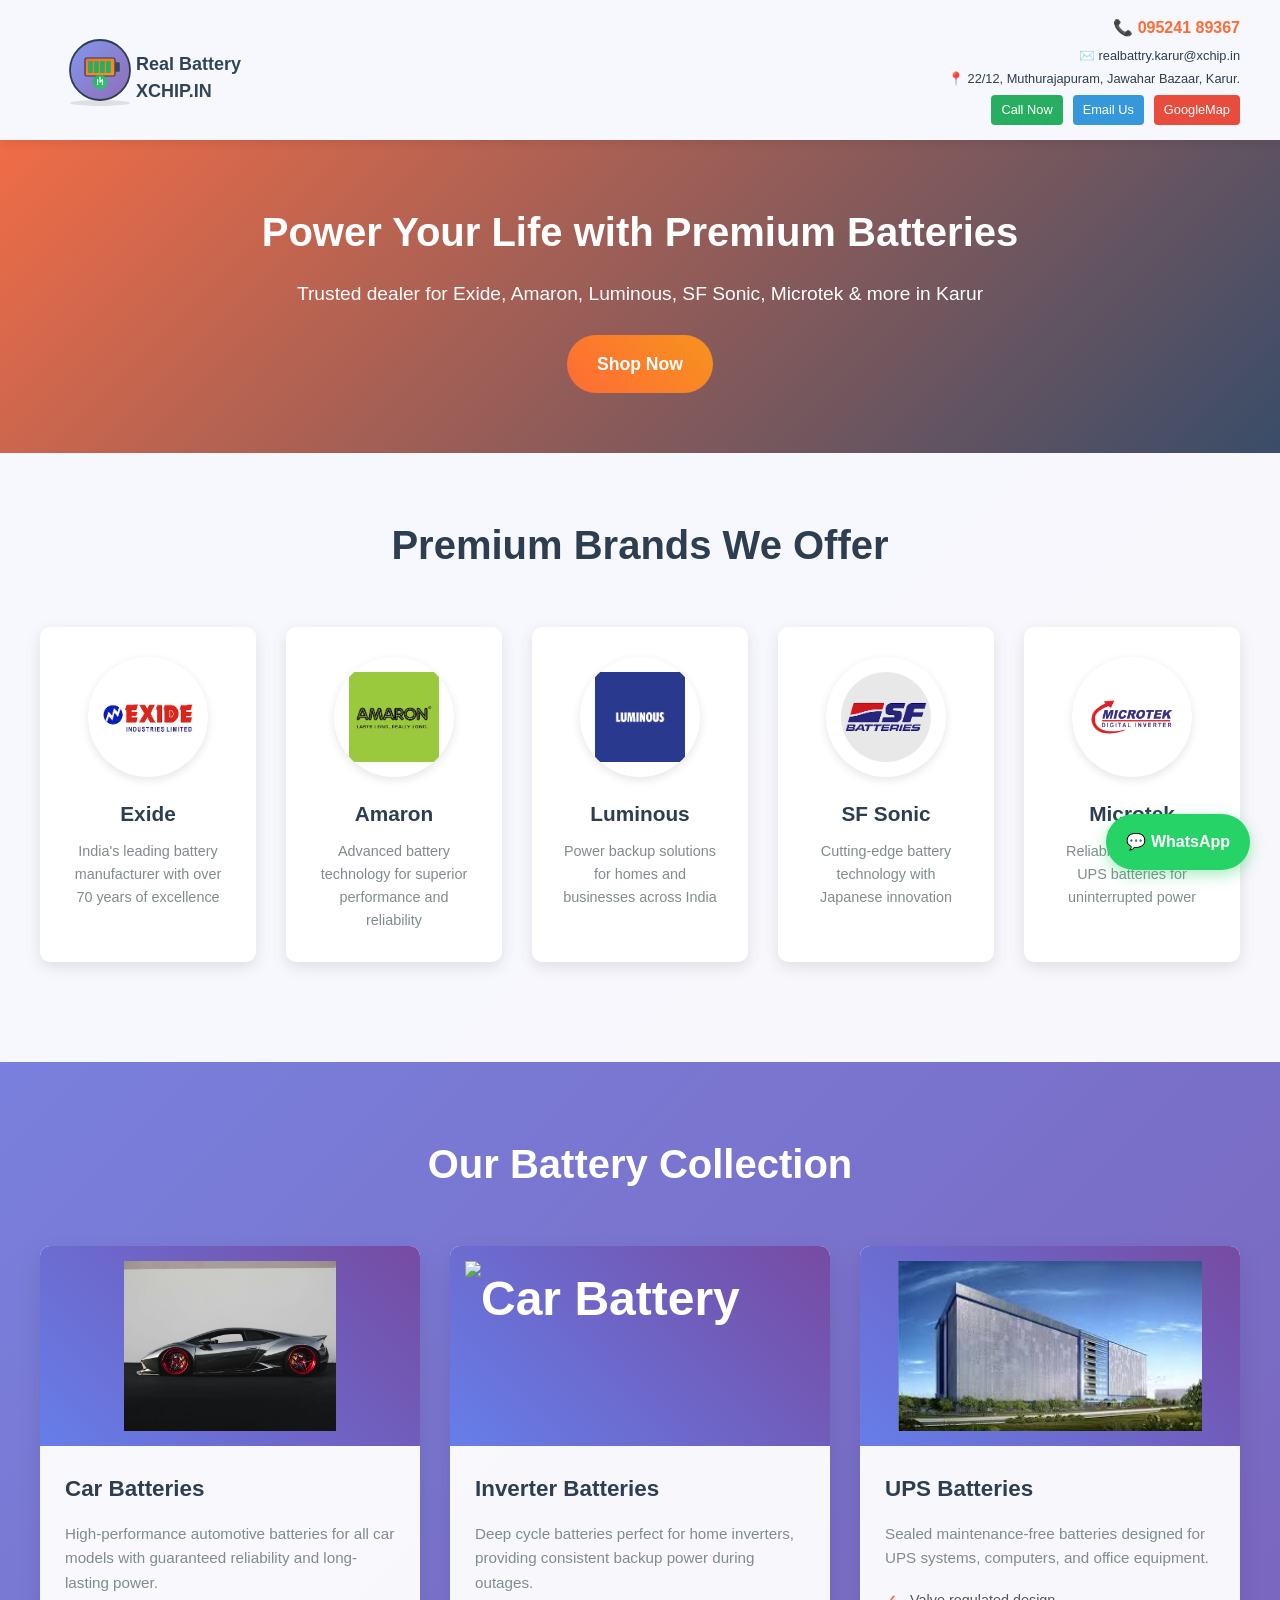
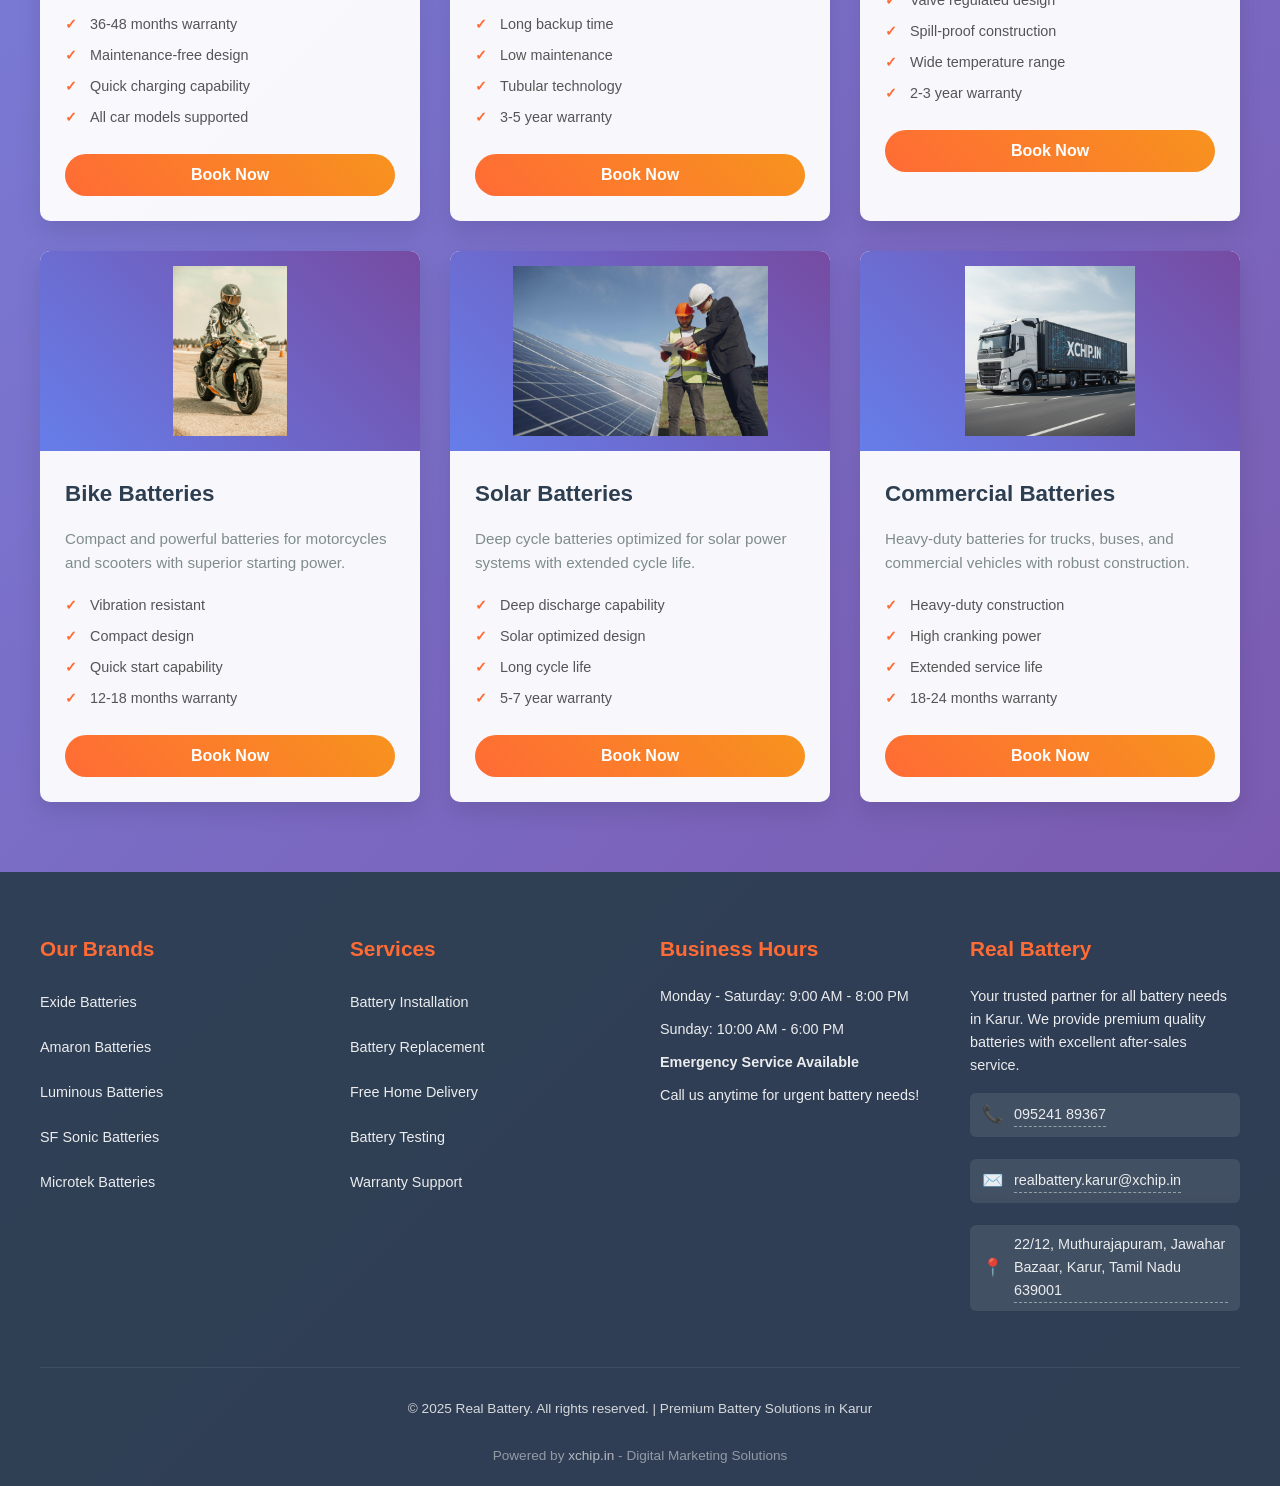
==== commit e36fc306: "update" ====
--- a/index.html
+++ b/index.html
@@ -95,22 +95,26 @@
             color: #333;
             background: linear-gradient(135deg, #667eea 0%, #764ba2 100%);
             min-height: 100vh;
-        }
-
+            width: 100%;
+            overflow-x: hidden;
+        }
+
+        /* Full width container */
         .container {
-            max-width: 1200px;
-            margin: 0 auto;
-            padding: 0 20px;
-        }
-
-        /* Header */
+            width: 100%;
+            max-width: none;
+            margin: 0;
+            padding: 0;
+        }
+
+        /* Header - full width */
         header {
             background: rgba(255, 255, 255, 0.95);
             box-shadow: 0 2px 10px rgba(0,0,0,0.1);
             position: sticky;
             top: 0;
             z-index: 100;
-            padding: 10px 0;
+            width: 100%;
         }
 
         .header-content {
@@ -118,6 +122,8 @@
             justify-content: space-between;
             align-items: center;
             position: relative;
+            padding: 10px 40px;
+            width: 100%;
         }
 
         .logo {
@@ -200,21 +206,22 @@
             color: #ff6b35;
         }
 
-        /* Hero Section */
+        /* Hero Section - full width */
         .hero {
             background: linear-gradient(135deg, rgba(255,107,53,0.9), rgba(52,73,94,0.9));
             color: white;
-            padding: 60px 0;
+            padding: 60px 40px;
             text-align: center;
+            width: 100%;
         }
 
         .hero h2 {
-            font-size: 2rem;
+            font-size: 2.5rem;
             margin-bottom: 15px;
         }
 
         .hero p {
-            font-size: 1.1rem;
+            font-size: 1.2rem;
             margin-bottom: 25px;
         }
 
@@ -222,11 +229,11 @@
             display: inline-block;
             background: linear-gradient(45deg, #ff6b35, #f7931e);
             color: white;
-            padding: 12px 25px;
+            padding: 15px 30px;
             text-decoration: none;
             border-radius: 50px;
             font-weight: bold;
-            font-size: 1rem;
+            font-size: 1.1rem;
             transition: all 0.3s ease;
         }
 
@@ -235,30 +242,31 @@
             box-shadow: 0 10px 20px rgba(255,107,53,0.4);
         }
 
-        /* Brands Section */
+        /* Brands Section - full width */
         .brands {
-            padding: 50px 0;
+            padding: 60px 40px;
             background: rgba(255,255,255,0.95);
+            width: 100%;
         }
 
         .brands h2 {
             text-align: center;
-            font-size: 2rem;
-            margin-bottom: 40px;
+            font-size: 2.5rem;
+            margin-bottom: 50px;
             color: #2c3e50;
         }
 
         .brand-grid {
             display: grid;
-            grid-template-columns: repeat(auto-fit, minmax(150px, 1fr));
-            gap: 20px;
+            grid-template-columns: repeat(5, 1fr);
+            gap: 30px;
             margin-bottom: 40px;
         }
 
         .brand-card {
             background: white;
             border-radius: 10px;
-            padding: 20px;
+            padding: 30px;
             text-align: center;
             box-shadow: 0 5px 15px rgba(0,0,0,0.1);
             transition: all 0.3s ease;
@@ -270,47 +278,102 @@
         }
 
         .brand-logo {
-            width: 60px;
-            height: 60px;
+            width: 70px;
+            height: 70px;
             background: linear-gradient(45deg, #ff6b35, #f7931e);
             border-radius: 50%;
             display: flex;
             align-items: center;
             justify-content: center;
-            margin: 0 auto 15px;
+            margin: 0 auto 20px;
             color: white;
             font-weight: bold;
-            font-size: 1.2rem;
+            font-size: 1.4rem;
         }
 
         .brand-card h3 {
             color: #2c3e50;
-            margin-bottom: 8px;
-            font-size: 1.2rem;
+            margin-bottom: 10px;
+            font-size: 1.3rem;
         }
 
         .brand-card p {
             color: #7f8c8d;
-            font-size: 0.8rem;
-        }
-
-        /* Products Section */
+            font-size: 0.9rem;
+        }
+
+        .brand-logo {
+            width: 120px;
+            height: 120px;
+            border-radius: 50%;
+            margin: 0 auto 20px;
+            display: flex;
+            align-items: center;
+            justify-content: center;
+            background: white;
+            padding: 15px;
+            box-shadow: 0 3px 10px rgba(0,0,0,0.1);
+            overflow: hidden;
+            transition: all 0.3s ease;
+        }
+        
+        .brand-logo img {
+            width: 100%;
+            height: 100%;
+            object-fit: contain;
+            transition: transform 0.3s ease;
+        }
+        
+        .brand-card:hover .brand-logo {
+            transform: translateY(-5px);
+            box-shadow: 0 8px 20px rgba(0,0,0,0.15);
+        }
+        
+        .brand-card:hover .brand-logo img {
+            transform: scale(1.05);
+        }
+        
+        /* Responsive adjustments */
+        @media (max-width: 1200px) {
+            .brand-logo {
+                width: 100px;
+                height: 100px;
+            }
+        }
+        
+        @media (max-width: 768px) {
+            .brand-logo {
+                width: 90px;
+                height: 90px;
+                padding: 12px;
+            }
+        }
+        
+        @media (max-width: 480px) {
+            .brand-logo {
+                width: 80px;
+                height: 80px;
+            }
+        }
+
+        /* Products Section - full width */
         .products {
-            padding: 60px 0;
+            padding: 70px 40px;
             background: linear-gradient(135deg, rgba(255,255,255,0.1), rgba(255,255,255,0.05));
+            width: 100%;
         }
 
         .products h2 {
             text-align: center;
-            font-size: 2rem;
-            margin-bottom: 40px;
+            font-size: 2.5rem;
+            margin-bottom: 50px;
             color: white;
         }
 
         .product-grid {
             display: grid;
-            grid-template-columns: repeat(auto-fit, minmax(280px, 1fr));
-            gap: 20px;
+            grid-template-columns: repeat(3, 1fr);
+            gap: 30px;
         }
 
         .product-card {
@@ -327,44 +390,53 @@
         }
 
         .product-image {
-            height: 180px;
+            height: 200px;
             background: linear-gradient(45deg, #667eea, #764ba2);
             display: flex;
             align-items: center;
             justify-content: center;
             color: white;
-            font-size: 2.5rem;
+            font-size: 3rem;
             font-weight: bold;
         }
 
+        .product-image img {
+            width: 100%;
+            height: 100%;
+            object-fit: contain; /* Keeps aspect ratio */
+            object-position: center;
+            transition: transform 0.3s ease;
+            padding: 15px; /* Adds space around image */
+        }
+
         .product-info {
-            padding: 20px;
+            padding: 25px;
         }
 
         .product-info h3 {
             color: #2c3e50;
-            margin-bottom: 12px;
-            font-size: 1.3rem;
+            margin-bottom: 15px;
+            font-size: 1.4rem;
         }
 
         .product-info p {
             color: #7f8c8d;
-            margin-bottom: 15px;
-            line-height: 1.5;
-            font-size: 0.9rem;
+            margin-bottom: 18px;
+            line-height: 1.6;
+            font-size: 0.95rem;
         }
 
         .product-features {
             list-style: none;
-            margin-bottom: 20px;
+            margin-bottom: 25px;
         }
 
         .product-features li {
             color: #555;
-            margin-bottom: 6px;
+            margin-bottom: 8px;
             position: relative;
-            padding-left: 20px;
-            font-size: 0.85rem;
+            padding-left: 25px;
+            font-size: 0.9rem;
         }
 
         .product-features li:before {
@@ -379,13 +451,13 @@
             background: linear-gradient(45deg, #ff6b35, #f7931e);
             color: white;
             border: none;
-            padding: 10px 20px;
+            padding: 12px 25px;
             border-radius: 50px;
             font-weight: bold;
             cursor: pointer;
             transition: all 0.3s ease;
             width: 100%;
-            font-size: 0.9rem;
+            font-size: 1rem;
         }
 
         .book-now-btn:hover {
@@ -393,30 +465,31 @@
             transform: translateY(-2px);
         }
 
-        /* Footer */
+        /* Footer - full width */
         footer {
             background: rgba(44, 62, 80, 0.95);
             color: white;
-            padding: 50px 0 20px;
+            padding: 60px 40px 20px;
+            width: 100%;
         }
 
         .footer-content {
             display: grid;
-            grid-template-columns: repeat(auto-fit, minmax(200px, 1fr));
-            gap: 30px;
-            margin-bottom: 30px;
+            grid-template-columns: repeat(4, 1fr);
+            gap: 40px;
+            margin-bottom: 40px;
         }
 
         .footer-section h3 {
             color: #ff6b35;
-            margin-bottom: 15px;
-            font-size: 1.2rem;
+            margin-bottom: 20px;
+            font-size: 1.3rem;
         }
 
         .footer-section p, .footer-section li {
-            margin-bottom: 8px;
+            margin-bottom: 10px;
             opacity: 0.9;
-            font-size: 0.85rem;
+            font-size: 0.9rem;
         }
 
         .footer-section ul {
@@ -424,28 +497,28 @@
         }
 
         .footer-section ul li {
-            padding: 4px 0;
-            font-size: 0.85rem;
+            padding: 6px 0;
+            font-size: 0.9rem;
         }
 
         .footer-bottom {
             text-align: center;
-            padding-top: 20px;
+            padding-top: 30px;
             border-top: 1px solid rgba(255,255,255,0.1);
             opacity: 0.8;
-            font-size: 0.8rem;
+            font-size: 0.85rem;
         }
 
         /* WhatsApp Button */
         .whatsapp-float {
             position: fixed;
-            bottom: 20px;
-            right: 20px;
+            bottom: 30px;
+            right: 30px;
             background: #25D366;
             color: white;
             border-radius: 50px;
-            padding: 12px 15px;
-            font-size: 0.9rem;
+            padding: 15px 20px;
+            font-size: 1rem;
             font-weight: bold;
             text-decoration: none;
             box-shadow: 0 5px 15px rgba(37, 211, 102, 0.4);
@@ -453,7 +526,7 @@
             transition: all 0.3s ease;
             display: flex;
             align-items: center;
-            gap: 5px;
+            gap: 8px;
         }
 
         .whatsapp-float:hover {
@@ -462,8 +535,8 @@
 
         /* Footer Link Styles */
         .clickable-item {
-            margin-bottom: 8px;
-            padding: 5px 0;
+            margin-bottom: 10px;
+            padding: 6px 0;
         }
         
         .footer-link {
@@ -471,10 +544,10 @@
             text-decoration: none;
             display: flex;
             align-items: center;
-            gap: 8px;
+            gap: 10px;
             transition: all 0.3s ease;
-            padding: 5px 10px;
-            border-radius: 4px;
+            padding: 8px 12px;
+            border-radius: 6px;
             background: rgba(255,255,255,0.1);
         }
         
@@ -485,7 +558,7 @@
         }
         
         .footer-link .icon {
-            font-size: 1.1em;
+            font-size: 1.2em;
         }
         
         .footer-link .text {
@@ -499,8 +572,8 @@
         /* Powered By Section */
         .powered-by {
             text-align: center;
-            margin-top: 20px;
-            font-size: 0.8rem;
+            margin-top: 25px;
+            font-size: 0.85rem;
             color: rgba(255,255,255,0.6);
         }
         .powered-by a {
@@ -514,10 +587,43 @@
         }
 
         /* Responsive Design */
+        @media (max-width: 1200px) {
+            .header-content {
+                padding: 10px 30px;
+            }
+            
+            .hero {
+                padding: 50px 30px;
+            }
+            
+            .brands {
+                padding: 50px 30px;
+            }
+            
+            .products {
+                padding: 60px 30px;
+            }
+            
+            .footer {
+                padding: 50px 30px 20px;
+            }
+            
+            .brand-grid {
+                grid-template-columns: repeat(3, 1fr);
+                gap: 25px;
+            }
+            
+            .product-grid {
+                grid-template-columns: repeat(2, 1fr);
+                gap: 25px;
+            }
+        }
+
         @media (max-width: 768px) {
             .header-content {
                 flex-direction: row;
                 align-items: center;
+                padding: 10px 20px;
             }
 
             .logo {
@@ -554,84 +660,102 @@
             }
 
             .hero {
-                padding: 40px 0;
+                padding: 40px 20px;
             }
 
             .hero h2 {
-                font-size: 1.8rem;
+                font-size: 2rem;
             }
 
             .hero p {
                 font-size: 1rem;
             }
 
+            .brands {
+                padding: 40px 20px;
+            }
+
+            .products {
+                padding: 50px 20px;
+            }
+
+            .footer {
+                padding: 40px 20px 20px;
+            }
+
             .brands h2, .products h2 {
-                font-size: 1.8rem;
+                font-size: 2rem;
                 margin-bottom: 30px;
             }
 
             .brand-grid {
-                grid-template-columns: repeat(auto-fit, minmax(120px, 1fr));
-                gap: 15px;
+                grid-template-columns: repeat(2, 1fr);
+                gap: 20px;
             }
 
             .brand-card {
-                padding: 15px;
+                padding: 20px;
             }
 
             .brand-logo {
-                width: 50px;
-                height: 50px;
-                font-size: 1rem;
+                width: 60px;
+                height: 60px;
+                font-size: 1.2rem;
             }
 
             .brand-card h3 {
-                font-size: 1rem;
+                font-size: 1.1rem;
             }
 
             .product-grid {
                 grid-template-columns: 1fr;
+                gap: 20px;
             }
 
             .product-image {
                 height: 150px;
-                font-size: 2rem;
+                font-size: 2.5rem;
+            }
+
+            .footer-content {
+                grid-template-columns: repeat(2, 1fr);
+                gap: 25px;
+            }
+        }
+
+        @media (max-width: 480px) {
+            .logo-img {
+                width: 200px;
+            }
+
+            .hero h2 {
+                font-size: 1.6rem;
+            }
+
+            .hero p {
+                font-size: 0.9rem;
+            }
+
+            .cta-button {
+                padding: 12px 25px;
+                font-size: 1rem;
+            }
+
+            .brand-grid {
+                grid-template-columns: 1fr;
+                gap: 15px;
             }
 
             .footer-content {
                 grid-template-columns: 1fr;
-                gap: 25px;
-            }
-        }
-
-        @media (max-width: 480px) {
-            .logo-img {
-                width: 150px;
-                height: 60px;
-            }
-
-            .hero h2 {
-                font-size: 1.5rem;
-            }
-
-            .hero p {
+                gap: 20px;
+            }
+
+            .whatsapp-float {
+                padding: 12px 18px;
                 font-size: 0.9rem;
-            }
-
-            .cta-button {
-                padding: 10px 20px;
-                font-size: 0.9rem;
-            }
-
-            .brand-grid {
-                grid-template-columns: repeat(2, 1fr);
-            }
-
-            .whatsapp-float {
-                padding: 10px 15px;
-                font-size: 0.8rem;
-                bottom: 15px;
-                right: 15px;
+                bottom: 20px;
+                right: 20px;
             }
         }
     </style>
@@ -674,41 +798,52 @@
             <h2>Premium Brands We Offer</h2>
             <div class="brand-grid">
                 <div class="brand-card">
-                    <div class="brand-logo">EX</div>
+                    <div class="brand-logo">
+                        <img src="images/exide.png" alt="Exide Battery Logo" loading="lazy">
+                    </div>
                     <h3>Exide</h3>
                     <p>India's leading battery manufacturer with over 70 years of excellence</p>
                 </div>
                 <div class="brand-card">
-                    <div class="brand-logo">AM</div>
+                    <div class="brand-logo">
+                        <img src="images/amaron.jpeg" alt="Amaron Battery Logo" loading="lazy">
+                    </div>
                     <h3>Amaron</h3>
                     <p>Advanced battery technology for superior performance and reliability</p>
                 </div>
                 <div class="brand-card">
-                    <div class="brand-logo">LU</div>
+                    <div class="brand-logo">
+                        <img src="images/luminous.jpg" alt="Luminous Battery Logo" loading="lazy">
+                    </div>
                     <h3>Luminous</h3>
                     <p>Power backup solutions for homes and businesses across India</p>
                 </div>
                 <div class="brand-card">
-                    <div class="brand-logo">SF</div>
+                    <div class="brand-logo">
+                        <img src="images/sf-sonic.png" alt="SF Sonic Battery Logo" loading="lazy">
+                    </div>
                     <h3>SF Sonic</h3>
                     <p>Cutting-edge battery technology with Japanese innovation</p>
                 </div>
                 <div class="brand-card">
-                    <div class="brand-logo">MT</div>
+                    <div class="brand-logo">
+                        <img src="images/microtek.png" alt="Microtek Battery Logo" loading="lazy">
+                    </div>
                     <h3>Microtek</h3>
                     <p>Reliable inverter and UPS batteries for uninterrupted power</p>
                 </div>
             </div>
         </div>
     </section>
-
     <!-- Products Section -->
     <section class="products" id="products">
         <div class="container">
             <h2>Our Battery Collection</h2>
             <div class="product-grid">
                 <div class="product-card">
-                    <div class="product-image">🚗</div>
+                    <div class="product-image">
+                        <img src="images/car.jpg" alt="Car Battery" loading="lazy">
+                    </div>
                     <div class="product-info">
                         <h3>Car Batteries</h3>
                         <p>High-performance automotive batteries for all car models with guaranteed reliability and long-lasting power.</p>
@@ -723,7 +858,9 @@
                 </div>
 
                 <div class="product-card">
-                    <div class="product-image">🏠</div>
+                    <div class="product-image">
+                        <img src="images/home.jpg" alt="Car Battery" loading="lazy">
+                    </div>
                     <div class="product-info">
                         <h3>Inverter Batteries</h3>
                         <p>Deep cycle batteries perfect for home inverters, providing consistent backup power during outages.</p>
@@ -738,7 +875,9 @@
                 </div>
 
                 <div class="product-card">
-                    <div class="product-image">🏢</div>
+                    <div class="product-image">
+                        <img src="images/ups.jpeg" alt="Car Battery" loading="lazy">
+                    </div>
                     <div class="product-info">
                         <h3>UPS Batteries</h3>
                         <p>Sealed maintenance-free batteries designed for UPS systems, computers, and office equipment.</p>
@@ -753,7 +892,9 @@
                 </div>
 
                 <div class="product-card">
-                    <div class="product-image">🏍️</div>
+                    <div class="product-image">
+                        <img src="images/bike.jpg" alt="Car Battery" loading="lazy">
+                    </div>
                     <div class="product-info">
                         <h3>Bike Batteries</h3>
                         <p>Compact and powerful batteries for motorcycles and scooters with superior starting power.</p>
@@ -768,7 +909,9 @@
                 </div>
 
                 <div class="product-card">
-                    <div class="product-image">🔋</div>
+                    <div class="product-image">
+                        <img src="images/solar.jpg" alt="Car Battery" loading="lazy">
+                    </div>
                     <div class="product-info">
                         <h3>Solar Batteries</h3>
                         <p>Deep cycle batteries optimized for solar power systems with extended cycle life.</p>
@@ -783,7 +926,9 @@
                 </div>
 
                 <div class="product-card">
-                    <div class="product-image">🚛</div>
+                    <div class="product-image">
+                        <img src="images/truck.jpeg" alt="Car Battery" loading="lazy">
+                    </div>
                     <div class="product-info">
                         <h3>Commercial Batteries</h3>
                         <p>Heavy-duty batteries for trucks, buses, and commercial vehicles with robust construction.</p>
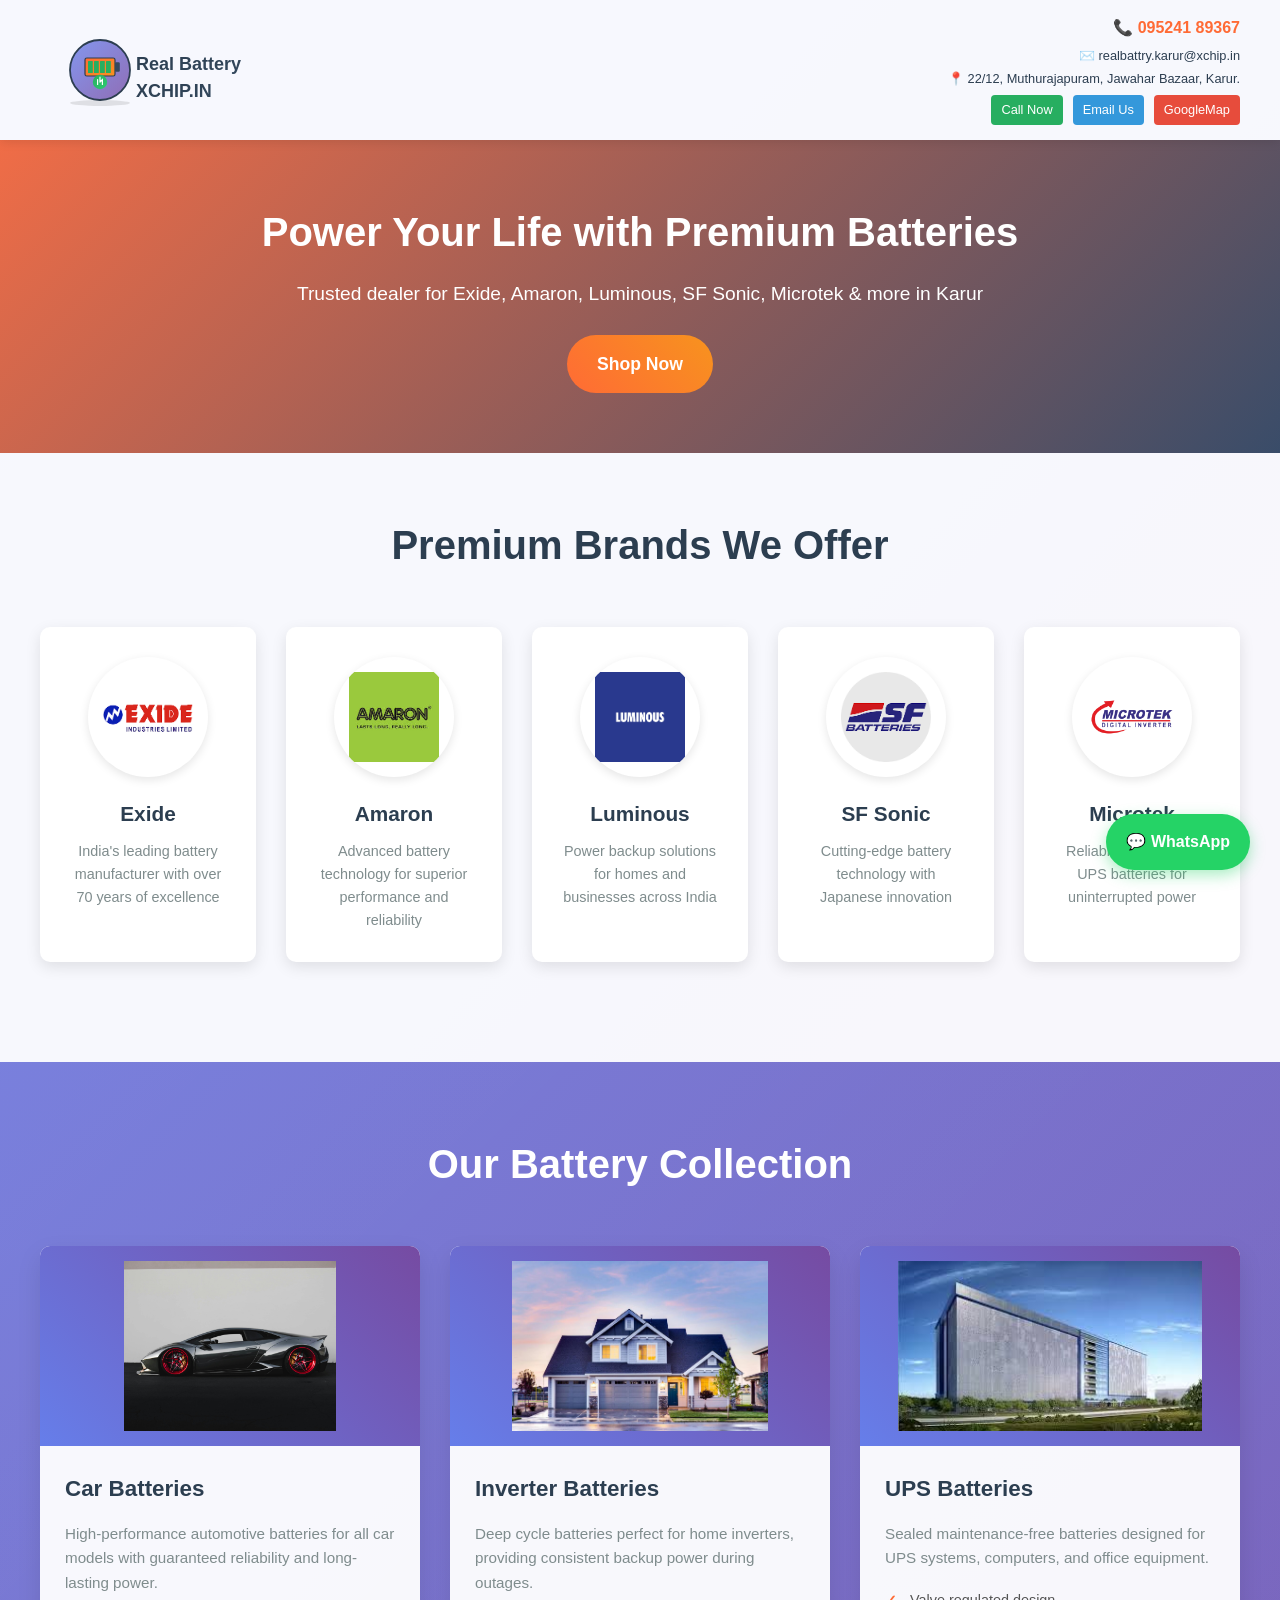
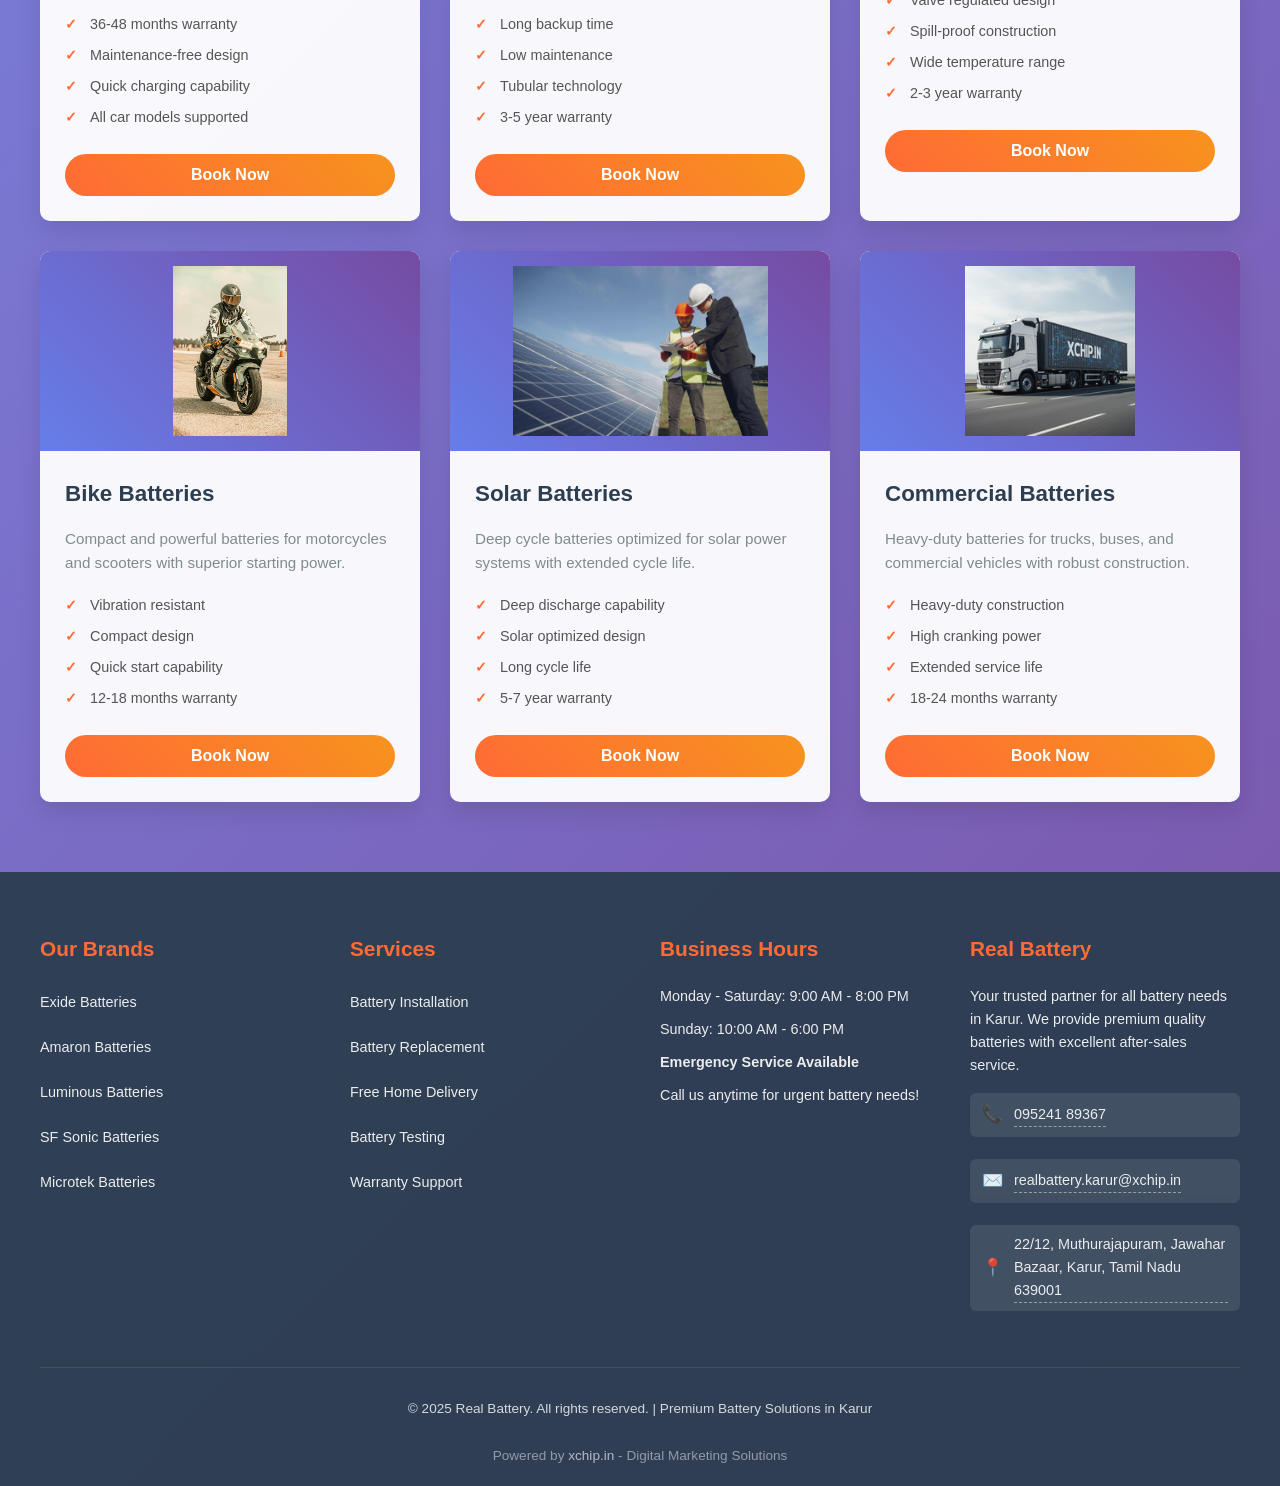
==== commit d17e2f37: "update" ====
--- a/index.html
+++ b/index.html
@@ -1,88 +1,100 @@
 <!DOCTYPE html>
 <html lang="en">
 <head>
-    <meta charset="UTF-8">
-    <meta name="viewport" content="width=device-width, initial-scale=1.0">
-    
-    <!-- Primary Meta Tags -->
-    <title>Real Battery - Premium Battery Solutions in Karur | Exide, Amaron, Luminous Dealer</title>
-    <meta name="title" content="Real Battery - Premium Battery Solutions in Karur | Exide, Amaron, Luminous Dealer">
-    <meta name="description" content="Karur's trusted battery dealer for Exide, Amaron, Luminous, SF Sonic & Microtek. Car, inverter, UPS, bike & commercial batteries with warranty. Call 095241 89367">
-    <meta name="keywords" content="battery dealer karur, exide battery karur, amaron battery karur, luminous battery karur, car battery, inverter battery, ups battery, battery shop near me">
-    
-    <!-- Open Graph / Facebook -->
-    <meta property="og:type" content="website">
-    <meta property="og:url" content="https://realbattery.karur.xchip.in/">
-    <meta property="og:title" content="Real Battery - Premium Battery Solutions in Karur">
-    <meta property="og:description" content="Karur's trusted battery dealer for Exide, Amaron, Luminous, SF Sonic & Microtek batteries with warranty. Call 095241 89367">
-    <meta property="og:image" content="https://realbattery.karur.xchip.in/logo.png">
-    <meta property="og:image:width" content="1200">
-    <meta property="og:image:height" content="630">
-    
-    <!-- Twitter -->
-    <meta property="twitter:card" content="summary_large_image">
-    <meta property="twitter:url" content="https://realbattery.karur.xchip.in/">
-    <meta property="twitter:title" content="Real Battery - Premium Battery Solutions in Karur">
-    <meta property="twitter:description" content="Karur's trusted battery dealer for Exide, Amaron, Luminous, SF Sonic & Microtek batteries with warranty. Call 095241 89367">
-    <meta property="twitter:image" content="https://realbattery.karur.xchip.in/logo.png">
-    
-    <!-- Canonical URL -->
-    <link rel="canonical" href="https://realbattery.karur.xchip.in/">
-    
-    <!-- Favicon -->
-    <link rel="icon" type="image/x-icon" href="/favicon.ico">
-    <link rel="apple-touch-icon" sizes="180x180" href="/apple-touch-icon.png">
-    <link rel="icon" type="image/png" sizes="32x32" href="/favicon-32x32.png">
-    <link rel="icon" type="image/png" sizes="16x16" href="/favicon-16x16.png">
-    <link rel="manifest" href="/site.webmanifest">
-    
-    <!-- Geo Tags -->
-    <meta name="geo.region" content="IN-TN">
-    <meta name="geo.placename" content="Karur">
-    <meta name="geo.position" content="10.9601;78.0766">
-    <meta name="ICBM" content="10.9601, 78.0766">
-    
-    <!-- Business Schema -->
-    <script type="application/ld+json">
-    {
-      "@context": "https://schema.org",
-      "@type": "AutoPartsStore",
-      "name": "Real Battery",
-      "image": "https://realbattery.karur.xchip.in/logo.png",
-      "@id": "https://realbattery.karur.xchip.in",
-      "url": "https://realbattery.karur.xchip.in",
-      "email": "realbattery.karur@xchip.in",
-      "telephone": "+919524189367",
-      "address": {
-        "@type": "PostalAddress",
-        "streetAddress": "22/12, Muthurajapuram, Jawahar Bazaar",
-        "addressLocality": "Karur",
-        "postalCode": "639001",
-        "addressRegion": "Tamil Nadu",
-        "addressCountry": "IN"
-      },
-      "geo": {
-        "@type": "GeoCoordinates",
-        "latitude": 10.9601,
-        "longitude": 78.0766
-      },
-      "openingHoursSpecification": {
+  <meta charset="utf-8" />
+  <meta name="viewport" content="width=device-width, initial-scale=1.0" />
+  <meta name="theme-color" content="#ffffff" />
+
+  <!-- Title and Description -->
+  <title>Top Battery Dealers in Karur - Car, Inverter & Bike Batteries | Real Battery</title>
+  <meta name="title" content="Top Battery Dealers in Karur - Car, Inverter & Bike Batteries | Real Battery" />
+  <meta name="description" content="Real Battery - Verified Battery Dealer in Karur. Buy Exide, Amaron, Luminous, Microtek & SF Sonic batteries. Free delivery, installation & warranty support. Call 09524189367." />
+  <meta name="keywords" content="Battery Dealers in Karur, Exide Battery Karur, Amaron Battery, Luminous Battery, Bike Battery, Car Battery, Inverter Battery, UPS Battery, Battery Shop Near Me" />
+
+  <!-- Canonical and Alternate -->
+  <link rel="canonical" href="https://realbattery.karur.xchip.in/" />
+  <link rel="alternate" hreflang="ta-IN" href="https://realbattery.karur.xchip.in/" />
+  <link rel="alternate" hreflang="en-IN" href="https://realbattery.karur.xchip.in/" />
+
+  <!-- DNS Prefetch and Preconnect -->
+  <link rel="dns-prefetch" href="//fonts.googleapis.com" />
+  <link rel="dns-prefetch" href="//fonts.gstatic.com" />
+  <link rel="preconnect" href="https://fonts.googleapis.com" crossorigin />
+  <link rel="preconnect" href="https://fonts.gstatic.com" crossorigin />
+
+  <!-- Open Graph / Facebook -->
+  <meta property="og:title" content="Top Battery Dealers in Karur - Real Battery" />
+  <meta property="og:description" content="Buy Exide, Amaron, Luminous, Microtek batteries in Karur with warranty & free delivery. Car, inverter & bike batteries. Call now: 09524189367." />
+  <meta property="og:image" content="https://realbattery.karur.xchip.in/images/real-battery-social-preview.jpg" />
+  <meta property="og:url" content="https://realbattery.karur.xchip.in/" />
+  <meta property="og:type" content="company" />
+  <meta property="og:site_name" content="Real Battery" />
+
+  <!-- Twitter -->
+  <meta name="twitter:title" content="Top Battery Dealers in Karur - Real Battery" />
+  <meta name="twitter:description" content="Trusted battery dealer in Karur. Call 09524189367 for Exide, Amaron, Luminous & other branded batteries with free delivery." />
+  <meta name="twitter:image" content="https://realbattery.karur.xchip.in/images/real-battery-social-preview.jpg" />
+  <meta name="twitter:card" content="summary_large_image" />
+  <meta name="twitter:url" content="https://realbattery.karur.xchip.in/" />
+
+  <!-- Business Geo Tags -->
+  <meta name="geo.region" content="IN-TN" />
+  <meta name="geo.placename" content="Karur" />
+  <meta name="geo.position" content="10.9601;78.0766" />
+  <meta name="ICBM" content="10.9601, 78.0766" />
+
+  <!-- Favicon -->
+  <link rel="icon" type="image/png" sizes="32x32" href="/favicon-32x32.png" />
+  <link rel="icon" type="image/png" sizes="16x16" href="/favicon-16x16.png" />
+  <link rel="apple-touch-icon" sizes="180x180" href="/apple-touch-icon.png" />
+  <link rel="manifest" href="/site.webmanifest" />
+
+  <!-- Structured Data -->
+  <script type="application/ld+json">
+  {
+    "@context": "https://schema.org",
+    "@type": "Store",
+    "name": "Real Battery",
+    "image": "https://realbattery.karur.xchip.in/logo.svg",
+    "@id": "https://realbattery.karur.xchip.in",
+    "url": "https://realbattery.karur.xchip.in",
+    "telephone": "+919524189367",
+    "email": "realbattery.karur@xchip.in",
+    "address": {
+      "@type": "PostalAddress",
+      "streetAddress": "22/12, Muthurajapuram, Jawahar Bazaar",
+      "addressLocality": "Karur",
+      "postalCode": "639001",
+      "addressRegion": "Tamil Nadu",
+      "addressCountry": "IN"
+    },
+    "geo": {
+      "@type": "GeoCoordinates",
+      "latitude": 10.9601,
+      "longitude": 78.0766
+    },
+    "openingHoursSpecification": [
+      {
         "@type": "OpeningHoursSpecification",
-        "dayOfWeek": [
-          "Monday",
-          "Tuesday",
-          "Wednesday",
-          "Thursday",
-          "Friday",
-          "Saturday"
-        ],
+        "dayOfWeek": ["Monday","Tuesday","Wednesday","Thursday","Friday","Saturday"],
         "opens": "09:00",
         "closes": "20:00"
+      },
+      {
+        "@type": "OpeningHoursSpecification",
+        "dayOfWeek": "Sunday",
+        "opens": "10:00",
+        "closes": "18:00"
       }
-    }
-    </script>
-    
-    <style>
+    ],
+    "sameAs": [
+      "https://maps.app.goo.gl/pznrp3bGpyZtp7Fs8",
+      "https://wa.me/919524189367"
+    ]
+  }
+  </script>
+
+   <style>
         * {
             margin: 0;
             padding: 0;
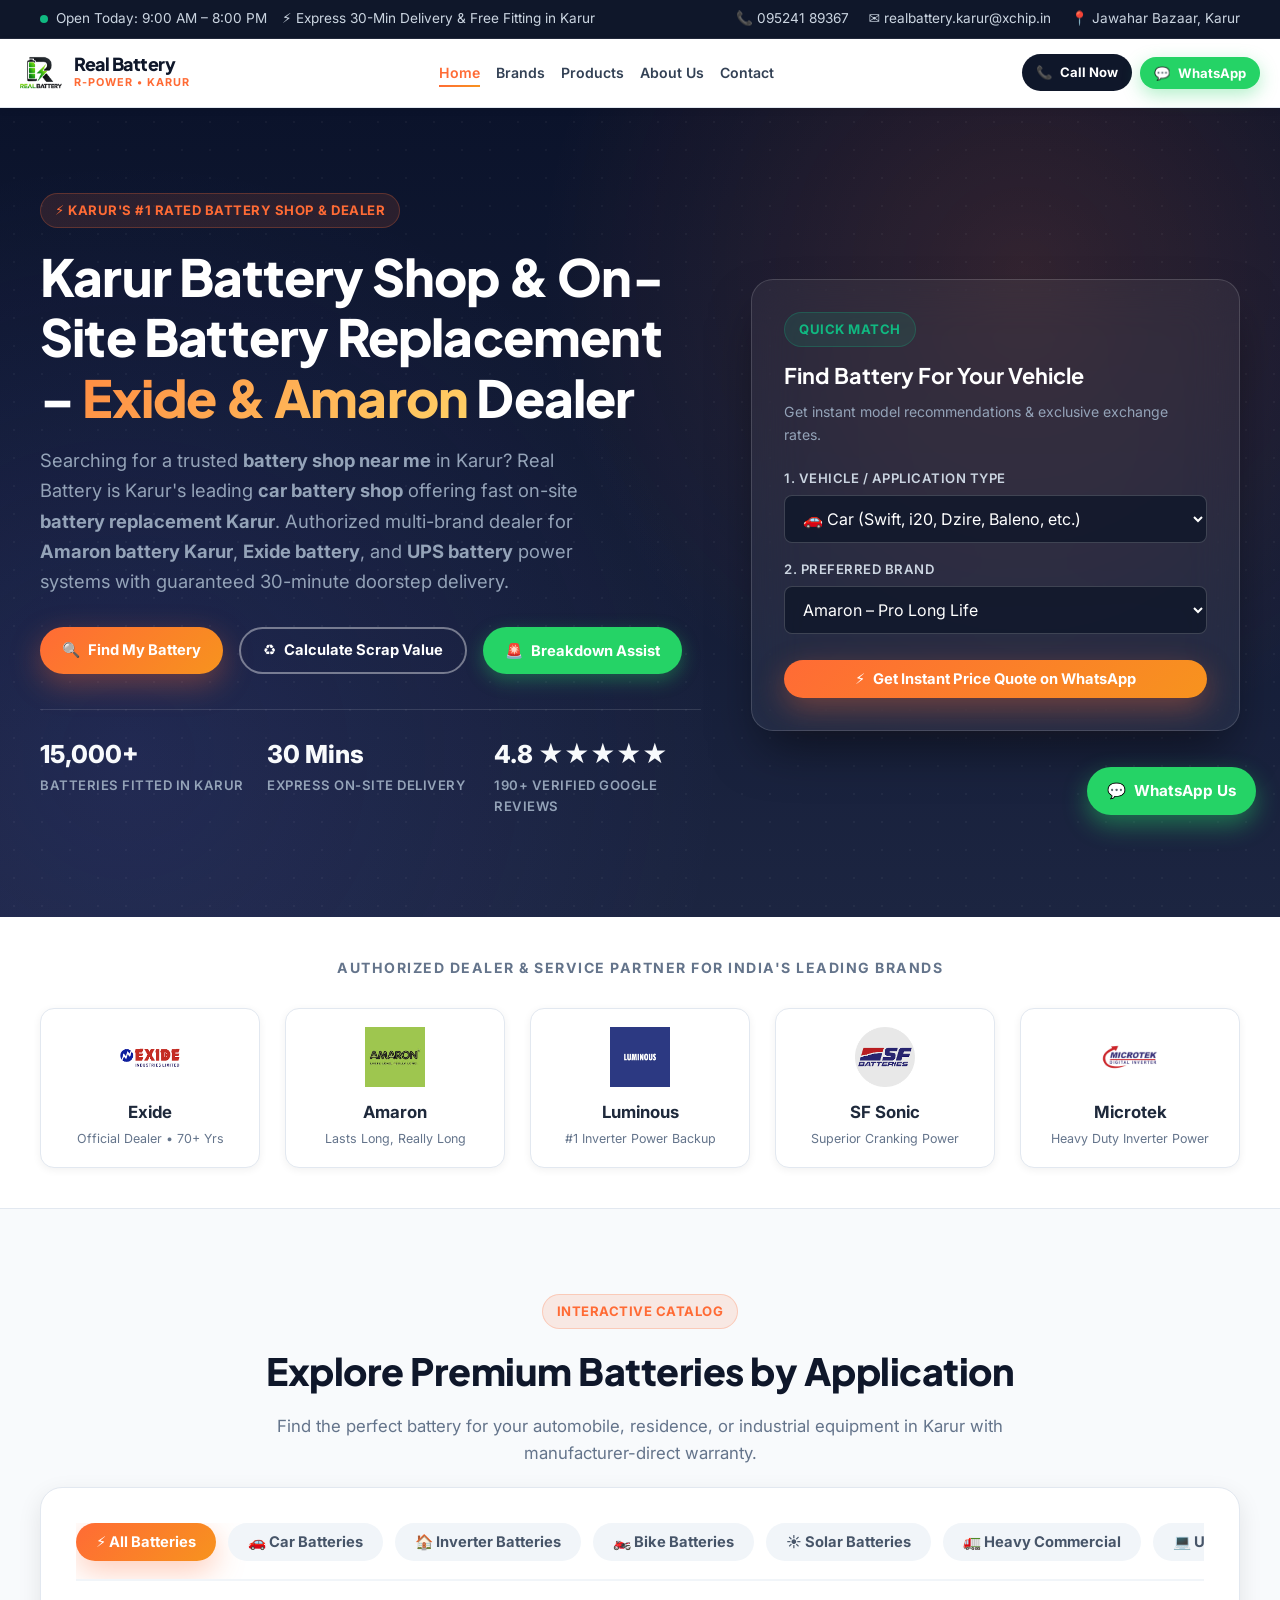
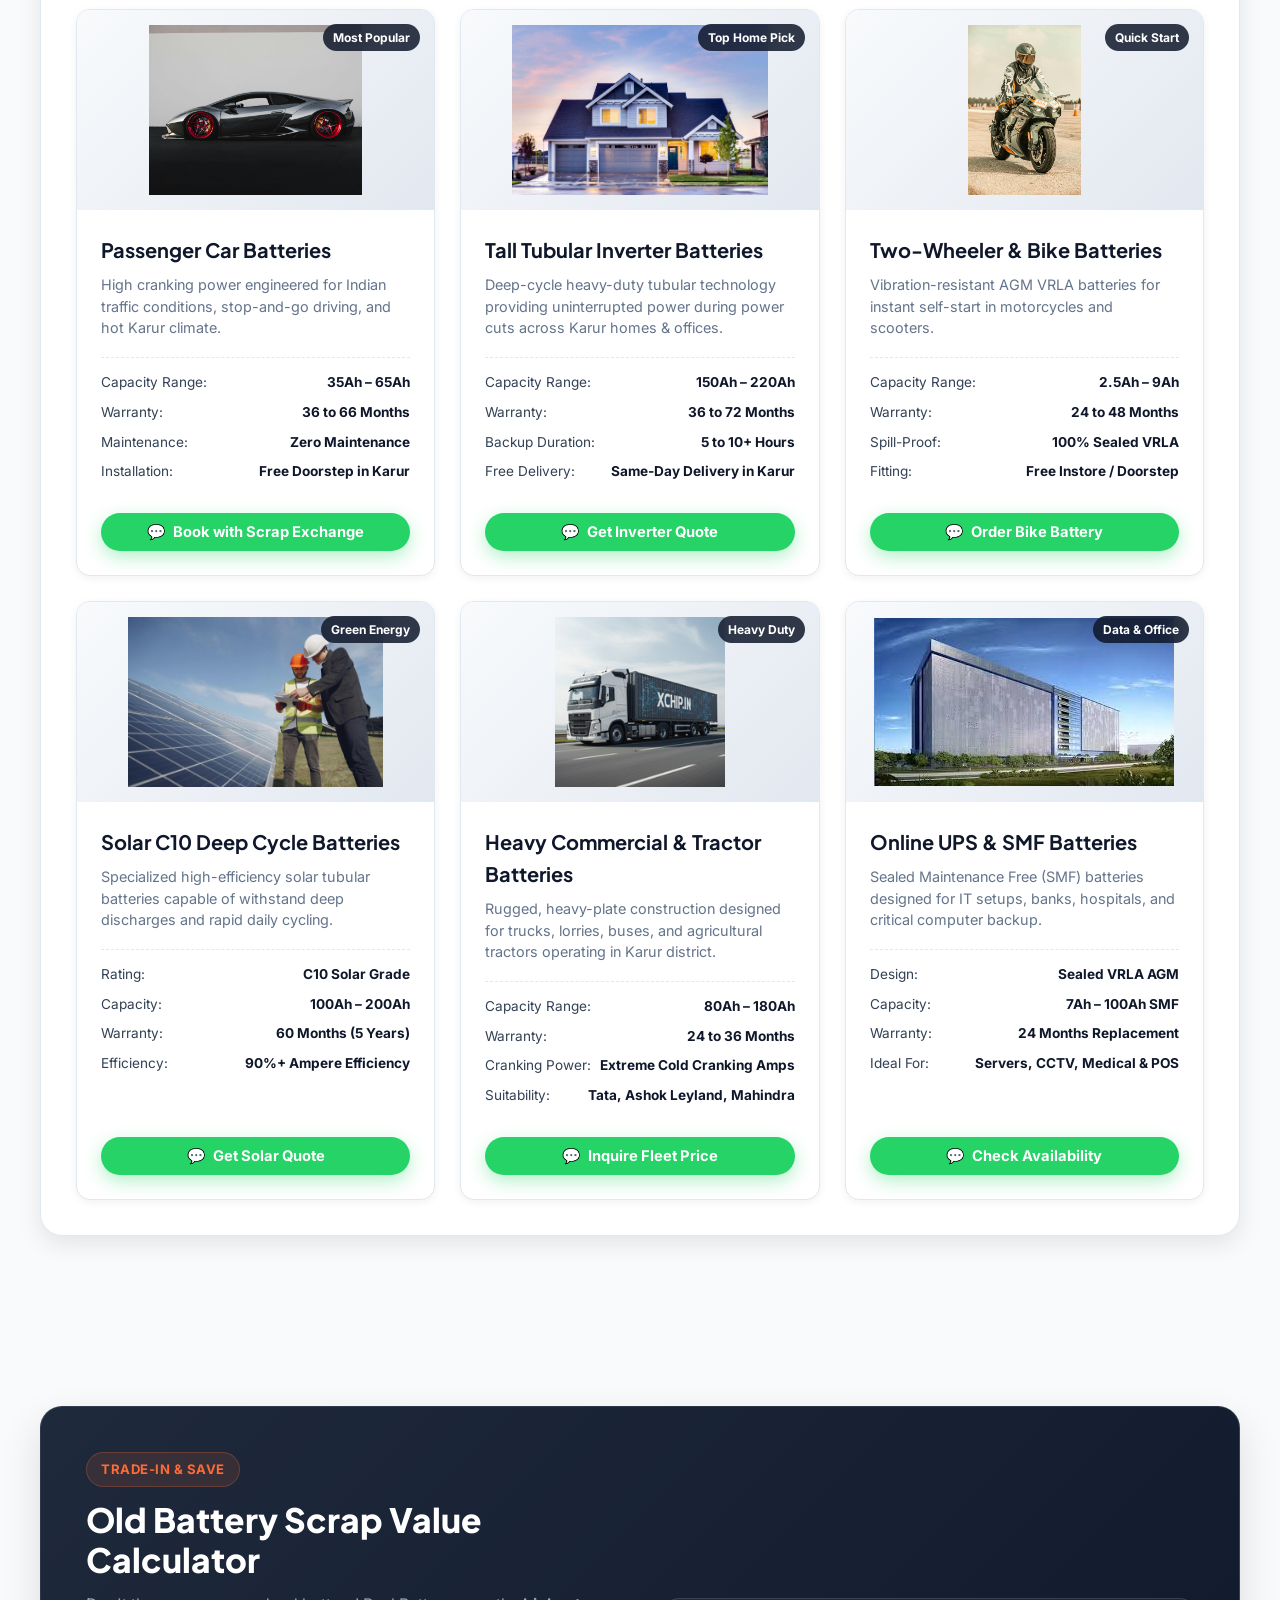
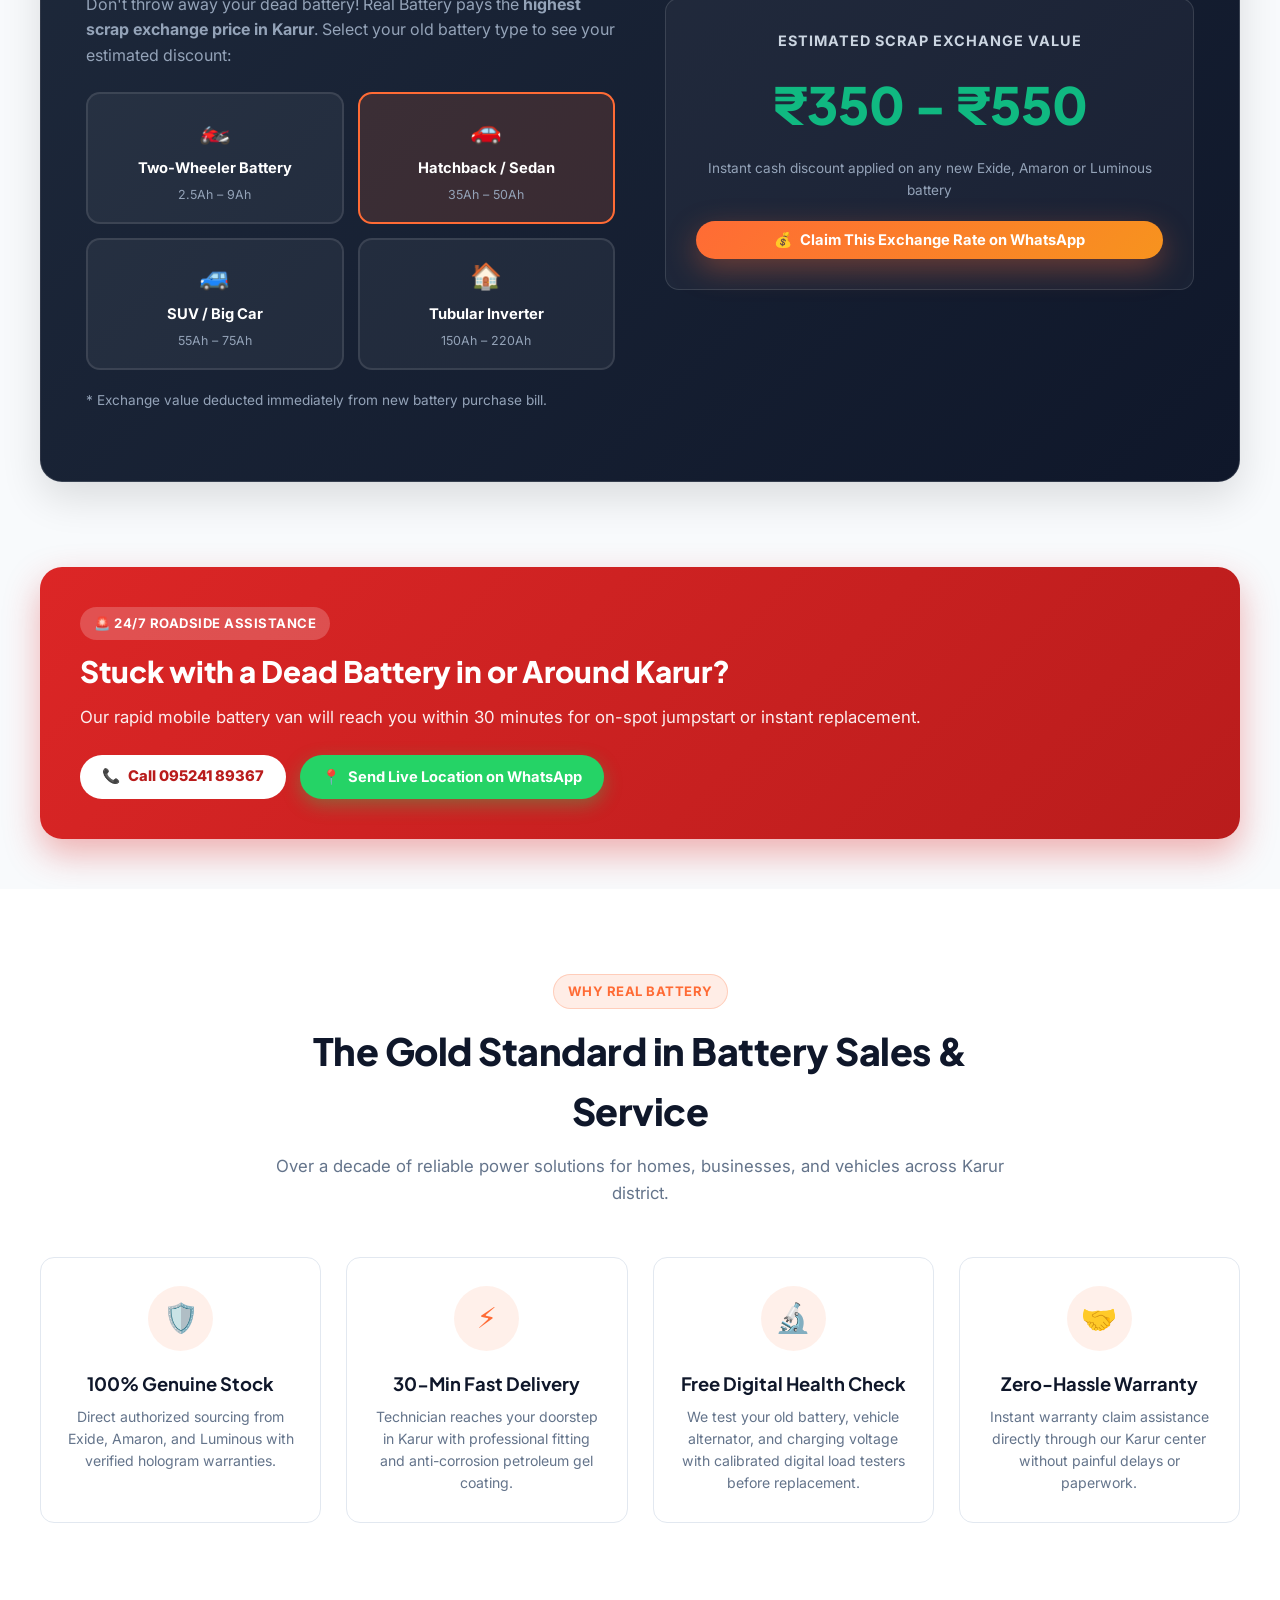
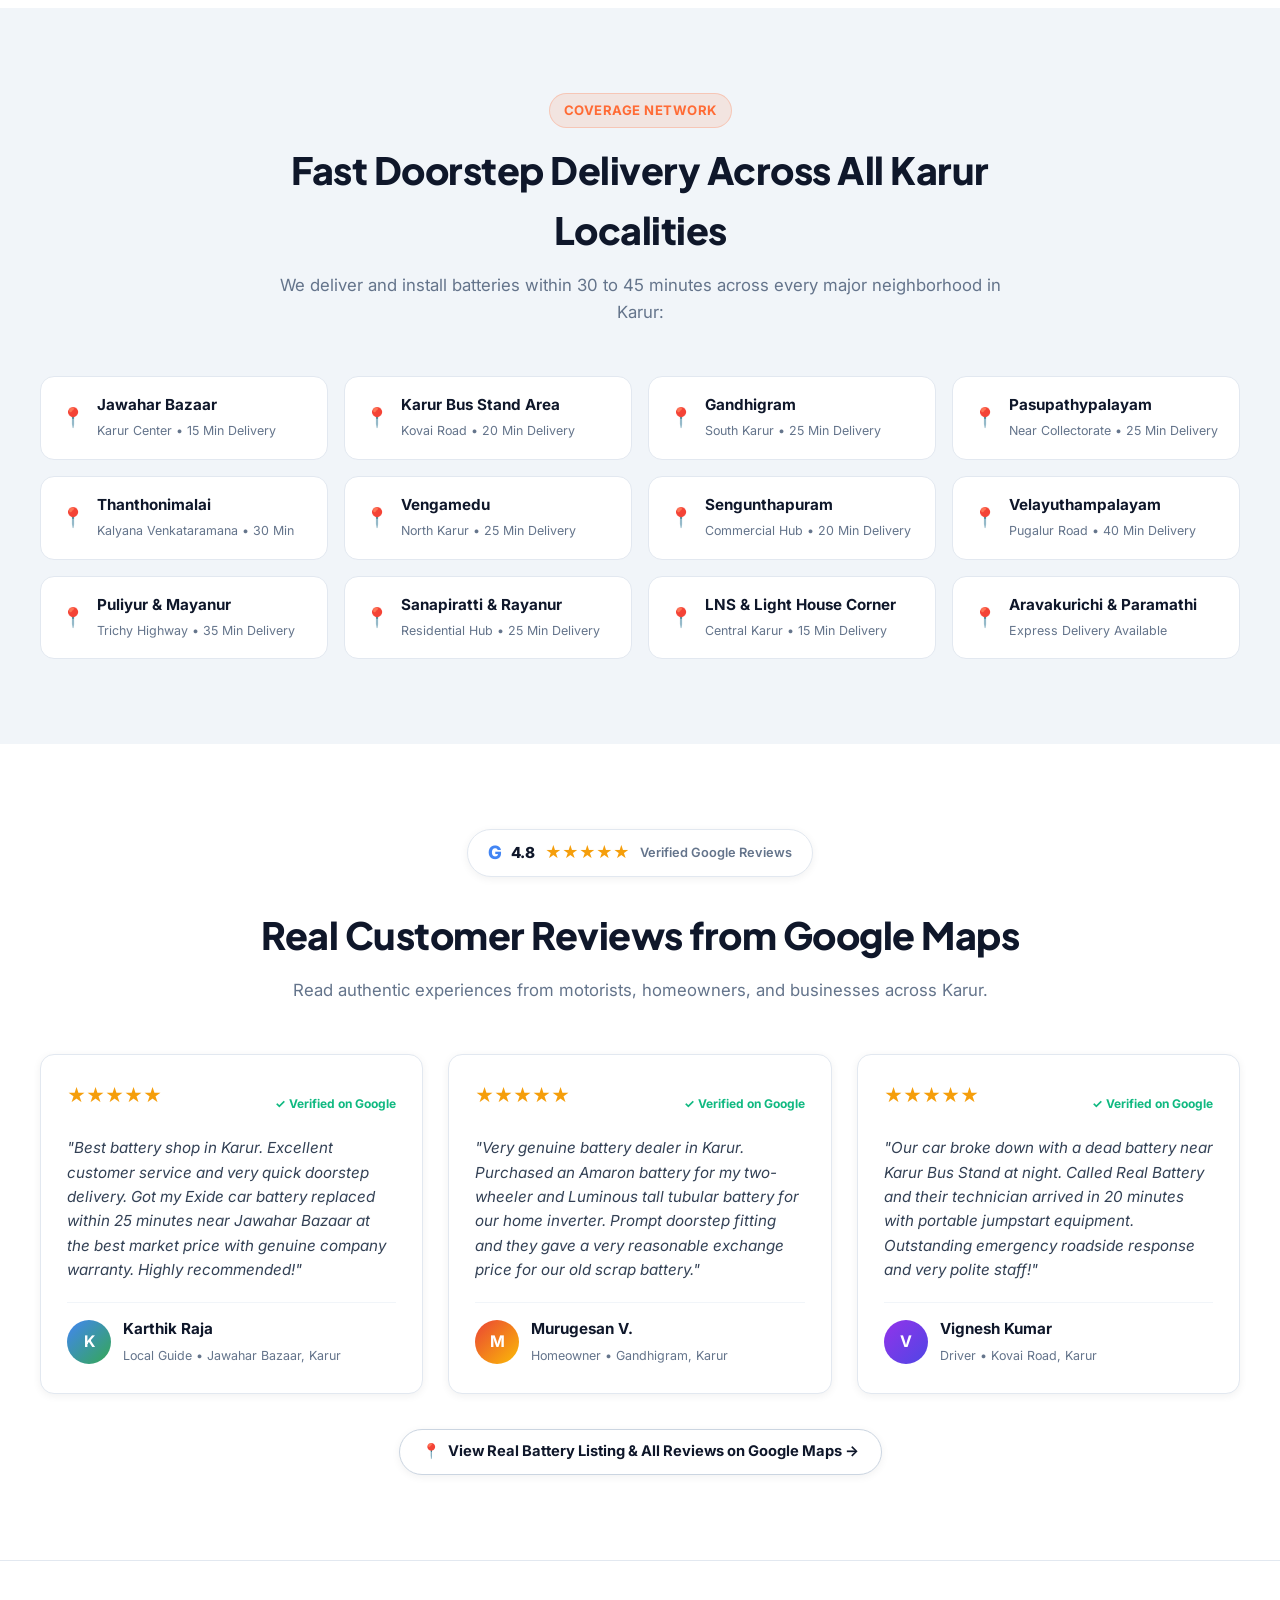
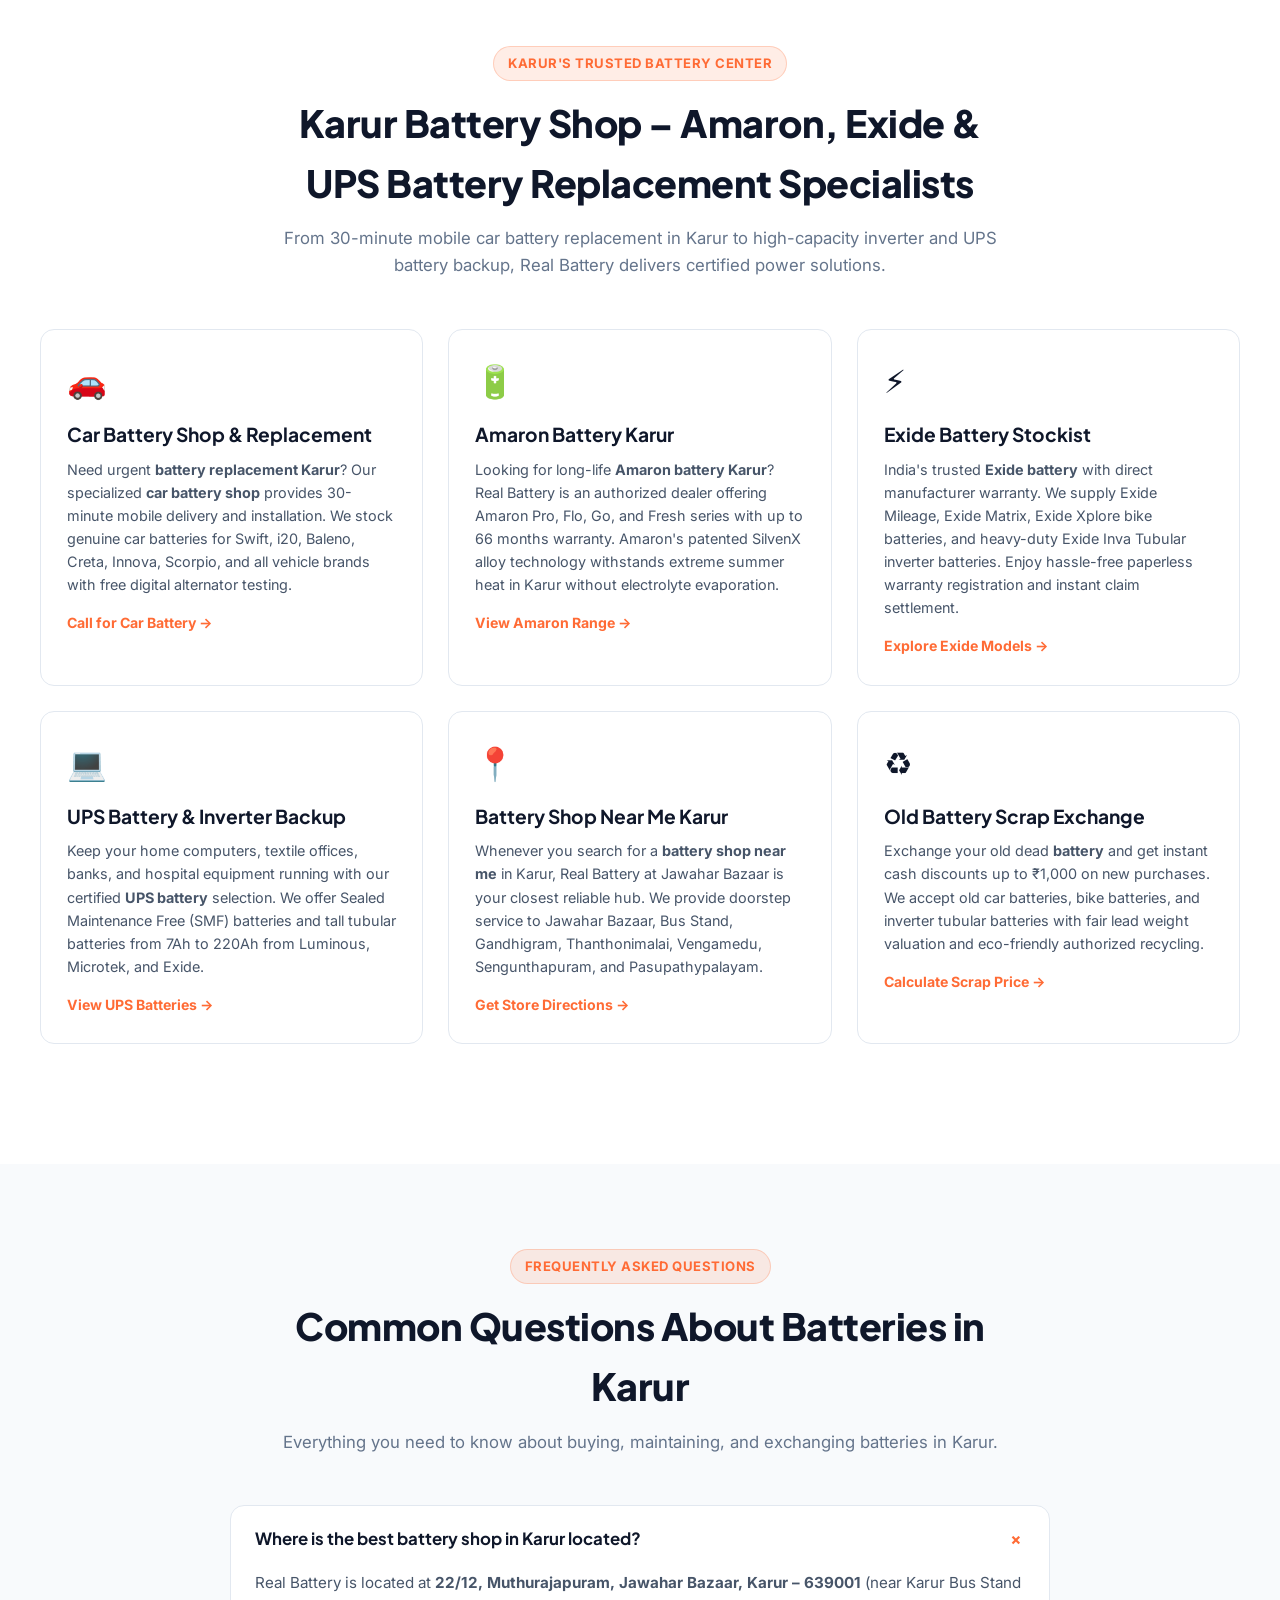
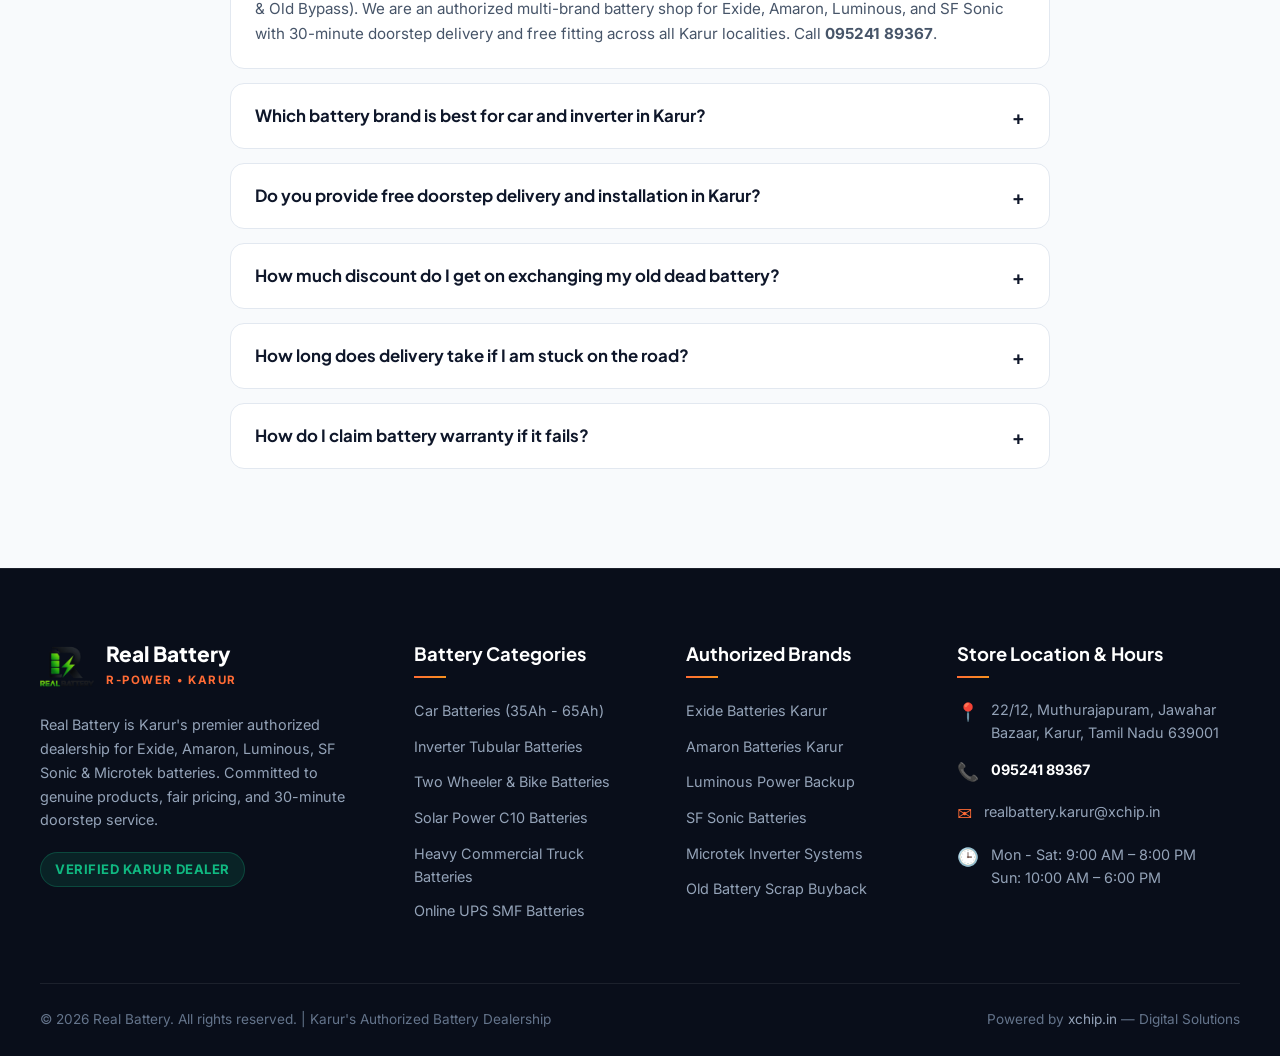
==== commit 4ebb81c4: "update" ====
--- a/index.html
+++ b/index.html
@@ -3,62 +3,72 @@
 <head>
   <meta charset="utf-8" />
   <meta name="viewport" content="width=device-width, initial-scale=1.0" />
-  <meta name="theme-color" content="#ffffff" />
-
-  <!-- Title and Description -->
-  <title>Top Battery Dealers in Karur - Car, Inverter & Bike Batteries | Real Battery</title>
-  <meta name="title" content="Top Battery Dealers in Karur - Car, Inverter & Bike Batteries | Real Battery" />
-  <meta name="description" content="Real Battery - Verified Battery Dealer in Karur. Buy Exide, Amaron, Luminous, Microtek & SF Sonic batteries. Free delivery, installation & warranty support. Call 09524189367." />
-  <meta name="keywords" content="Battery Dealers in Karur, Exide Battery Karur, Amaron Battery, Luminous Battery, Bike Battery, Car Battery, Inverter Battery, UPS Battery, Battery Shop Near Me" />
-
-  <!-- Canonical and Alternate -->
+  <meta name="theme-color" content="#0b1120" />
+
+  <!-- Primary SEO Meta Tags -->
+  <title>Karur Battery Shop | Battery Replacement Karur | Battery Shop Near Me - Real Battery</title>
+  <meta name="title" content="Karur Battery Shop | Battery Replacement Karur | Battery Shop Near Me - Real Battery" />
+  <meta name="description" content="Looking for the best Karur battery shop or battery shop near me? Real Battery is Karur's #1 car battery shop and dealer for Amaron battery Karur, Exide battery &amp; UPS battery. 30-min doorstep battery replacement in Karur. Call 09524189367." />
+  <meta name="keywords" content="karur battery shop, battery replacement karur, battrey replacement karur, battery shop near me, amaron battery karur, carbattery shop, car battery shop, exide battery, ups battery, battery, car battery, inverter battery, exide battery karur, amaron battery" />
+  <meta name="robots" content="index, follow, max-snippet:-1, max-image-preview:large, max-video-preview:-1" />
+  <meta name="author" content="Real Battery" />
+
+  <!-- Canonical & Language Alternates -->
   <link rel="canonical" href="https://realbattery.karur.xchip.in/" />
+  <link rel="alternate" hreflang="en-IN" href="https://realbattery.karur.xchip.in/" />
   <link rel="alternate" hreflang="ta-IN" href="https://realbattery.karur.xchip.in/" />
-  <link rel="alternate" hreflang="en-IN" href="https://realbattery.karur.xchip.in/" />
-
-  <!-- DNS Prefetch and Preconnect -->
-  <link rel="dns-prefetch" href="//fonts.googleapis.com" />
-  <link rel="dns-prefetch" href="//fonts.gstatic.com" />
-  <link rel="preconnect" href="https://fonts.googleapis.com" crossorigin />
-  <link rel="preconnect" href="https://fonts.gstatic.com" crossorigin />
-
-  <!-- Open Graph / Facebook -->
-  <meta property="og:title" content="Top Battery Dealers in Karur - Real Battery" />
-  <meta property="og:description" content="Buy Exide, Amaron, Luminous, Microtek batteries in Karur with warranty & free delivery. Car, inverter & bike batteries. Call now: 09524189367." />
-  <meta property="og:image" content="https://realbattery.karur.xchip.in/images/real-battery-social-preview.jpg" />
-  <meta property="og:url" content="https://realbattery.karur.xchip.in/" />
-  <meta property="og:type" content="company" />
-  <meta property="og:site_name" content="Real Battery" />
-
-  <!-- Twitter -->
-  <meta name="twitter:title" content="Top Battery Dealers in Karur - Real Battery" />
-  <meta name="twitter:description" content="Trusted battery dealer in Karur. Call 09524189367 for Exide, Amaron, Luminous & other branded batteries with free delivery." />
-  <meta name="twitter:image" content="https://realbattery.karur.xchip.in/images/real-battery-social-preview.jpg" />
-  <meta name="twitter:card" content="summary_large_image" />
-  <meta name="twitter:url" content="https://realbattery.karur.xchip.in/" />
-
-  <!-- Business Geo Tags -->
+  <link rel="alternate" hreflang="x-default" href="https://realbattery.karur.xchip.in/" />
+
+  <!-- Geo Meta Tags for Hyperlocal Local SEO -->
   <meta name="geo.region" content="IN-TN" />
   <meta name="geo.placename" content="Karur" />
   <meta name="geo.position" content="10.9601;78.0766" />
   <meta name="ICBM" content="10.9601, 78.0766" />
 
-  <!-- Favicon -->
-  <link rel="icon" type="image/png" sizes="32x32" href="/favicon-32x32.png" />
-  <link rel="icon" type="image/png" sizes="16x16" href="/favicon-16x16.png" />
-  <link rel="apple-touch-icon" sizes="180x180" href="/apple-touch-icon.png" />
-  <link rel="manifest" href="/site.webmanifest" />
-
-  <!-- Structured Data -->
+  <!-- Open Graph / Facebook -->
+  <meta property="og:type" content="business.business" />
+  <meta property="og:url" content="https://realbattery.karur.xchip.in/" />
+  <meta property="og:title" content="Top Battery Dealers in Karur | Real Battery - Exide, Amaron, Luminous" />
+  <meta property="og:description" content="Authorized battery dealer in Karur. Car, bike, inverter & solar batteries with free 30-min express installation, testing & best exchange offers. Call 09524189367." />
+  <meta property="og:image" content="https://realbattery.karur.xchip.in/logo.png" />
+  <meta property="og:site_name" content="Real Battery Karur" />
+  <meta property="og:locale" content="en_IN" />
+
+  <!-- Twitter Card -->
+  <meta name="twitter:card" content="summary_large_image" />
+  <meta name="twitter:url" content="https://realbattery.karur.xchip.in/" />
+  <meta name="twitter:title" content="Top Battery Dealers in Karur | Real Battery" />
+  <meta name="twitter:description" content="Fast 30-min battery delivery & fitting across Karur. Buy Exide, Amaron, Luminous & SF Sonic batteries at verified dealer prices." />
+  <meta name="twitter:image" content="https://realbattery.karur.xchip.in/logo.png" />
+
+  <!-- Favicon & Touch Icons -->
+  <link rel="icon" type="image/png" sizes="32x32" href="favicon-32x32.png" />
+  <link rel="apple-touch-icon" href="apple-touch-icon.png" />
+
+  <!-- Google Fonts Preconnect -->
+  <link rel="preconnect" href="https://fonts.googleapis.com" />
+  <link rel="preconnect" href="https://fonts.gstatic.com" crossorigin />
+  <link href="https://fonts.googleapis.com/css2?family=Inter:wght@400;500;600;700&family=Plus+Jakarta+Sans:wght@600;700;800&display=swap" rel="stylesheet" />
+
+  <!-- Custom Stylesheet -->
+  <link rel="stylesheet" href="assets/css/main.css" />
+
+  <!-- Structured Data: LocalBusiness & AutoPartsStore -->
   <script type="application/ld+json">
   {
     "@context": "https://schema.org",
-    "@type": "Store",
+    "@type": ["AutoPartsStore", "LocalBusiness"],
     "name": "Real Battery",
-    "image": "https://realbattery.karur.xchip.in/logo.svg",
-    "@id": "https://realbattery.karur.xchip.in",
+    "description": "Real Battery is Karur's premier authorized battery shop and dealer for Exide, Amaron, Luminous, SF Sonic & Microtek batteries. Free 30-min doorstep delivery and fitting in Karur.",
+    "keywords": "karur battery shop, battery replacement karur, battery shop near me, amaron battery karur, car battery shop, carbattery shop, exide battery, ups battery, battery",
+    "image": "https://realbattery.karur.xchip.in/logo.png",
+    "@id": "https://realbattery.karur.xchip.in/#store",
     "url": "https://realbattery.karur.xchip.in",
     "telephone": "+919524189367",
+    "priceRange": "₹₹",
+    "currenciesAccepted": "INR",
+    "paymentAccepted": "Cash, Credit Card, Debit Card, UPI, Google Pay, PhonePe, Net Banking",
+    "hasMap": "https://maps.app.goo.gl/18x5zpWMstGUSMpy9",
     "email": "realbattery.karur@xchip.in",
     "address": {
       "@type": "PostalAddress",
@@ -76,7 +86,7 @@
     "openingHoursSpecification": [
       {
         "@type": "OpeningHoursSpecification",
-        "dayOfWeek": ["Monday","Tuesday","Wednesday","Thursday","Friday","Saturday"],
+        "dayOfWeek": ["Monday", "Tuesday", "Wednesday", "Thursday", "Friday", "Saturday"],
         "opens": "09:00",
         "closes": "20:00"
       },
@@ -87,996 +97,984 @@
         "closes": "18:00"
       }
     ],
+    "aggregateRating": {
+      "@type": "AggregateRating",
+      "ratingValue": "4.8",
+      "reviewCount": "194",
+      "bestRating": "5"
+    },
+    "areaServed": [
+      "Karur", "Jawahar Bazaar", "Gandhigram", "Pasupathypalayam", "Thanthonimalai", 
+      "Vengamedu", "Sengunthapuram", "Velayuthampalayam", "Puliyur", "Mayanur"
+    ],
     "sameAs": [
-      "https://maps.app.goo.gl/pznrp3bGpyZtp7Fs8",
+      "https://maps.app.goo.gl/18x5zpWMstGUSMpy9",
       "https://wa.me/919524189367"
     ]
   }
   </script>
 
-   <style>
-        * {
-            margin: 0;
-            padding: 0;
-            box-sizing: border-box;
+  <!-- Structured Data: FAQPage Schema -->
+  <script type="application/ld+json">
+  {
+    "@context": "https://schema.org",
+    "@type": "FAQPage",
+    "mainEntity": [
+      {
+        "@type": "Question",
+        "name": "Where is the best battery shop in Karur located?",
+        "acceptedAnswer": {
+          "@type": "Answer",
+          "text": "Real Battery is located at 22/12, Muthurajapuram, Jawahar Bazaar, Karur, Tamil Nadu 639001 (near Bus Stand area). We offer genuine Exide, Amaron, and Luminous batteries with 30-minute express doorstep delivery across Karur. Call 09524189367."
         }
-
-        body {
-            font-family: Arial, sans-serif;
-            line-height: 1.6;
-            color: #333;
-            background: linear-gradient(135deg, #667eea 0%, #764ba2 100%);
-            min-height: 100vh;
-            width: 100%;
-            overflow-x: hidden;
+      },
+      {
+        "@type": "Question",
+        "name": "Which car battery brand is best for Karur weather?",
+        "acceptedAnswer": {
+          "@type": "Answer",
+          "text": "Both Amaron and Exide are outstanding for Karur's climate. Amaron's patented SilvenX alloy technology offers superior heat tolerance and vibration resistance, making it ideal for tropical climates, while Exide Mileage series provides exceptional cold-cranking and longevity."
         }
-
-        /* Full width container */
-        .container {
-            width: 100%;
-            max-width: none;
-            margin: 0;
-            padding: 0;
+      },
+      {
+        "@type": "Question",
+        "name": "Do you provide free doorstep battery delivery and installation in Karur?",
+        "acceptedAnswer": {
+          "@type": "Answer",
+          "text": "Yes, Real Battery offers 100% free doorstep delivery and professional technician installation anywhere within Karur municipal area, usually delivered within 30 to 45 minutes of booking."
         }
-
-        /* Header - full width */
-        header {
-            background: rgba(255, 255, 255, 0.95);
-            box-shadow: 0 2px 10px rgba(0,0,0,0.1);
-            position: sticky;
-            top: 0;
-            z-index: 100;
-            width: 100%;
+      },
+      {
+        "@type": "Question",
+        "name": "How much can I get by exchanging my old scrap battery in Karur?",
+        "acceptedAnswer": {
+          "@type": "Answer",
+          "text": "Depending on the capacity and weight of your old battery, scrap buyback values range from ₹80–₹150 for motorcycle batteries, ₹350–₹550 for car batteries, and ₹700–₹1,000+ for large tubular inverter batteries."
         }
-
-        .header-content {
-            display: flex;
-            justify-content: space-between;
-            align-items: center;
-            position: relative;
-            padding: 10px 40px;
-            width: 100%;
+      },
+      {
+        "@type": "Question",
+        "name": "Do all batteries come with official manufacturer warranty?",
+        "acceptedAnswer": {
+          "@type": "Answer",
+          "text": "Absolutely. Every battery sold by Real Battery is 100% original, brand-new stock backed by official paperless or card manufacturer warranties ranging from 12 to 72 months depending on the specific model."
         }
-
-        .logo {
-            display: flex;
-            align-items: center;
-            gap: 10px;
-        }
-
-        .logo-img {
-            width: 300px;
-            height: auto;
-        }
-
-        .contact-info {
-            text-align: right;
-            color: #2c3e50;
-            transition: all 0.3s ease;
-        }
-
-        .contact-info h3 {
-            color: #ff6b35;
-            margin-bottom: 5px;
-            font-size: 1rem;
-        }
-
-        .contact-info p {
-            font-size: 0.8rem;
-            margin-bottom: 3px;
-        }
-
-        .contact-buttons {
-            display: flex;
-            gap: 10px;
-            margin-top: 5px;
-            justify-content: flex-end;
-        }
-
-        .contact-btn {
-            display: inline-block;
-            padding: 5px 10px;
-            border-radius: 4px;
-            font-size: 0.8rem;
-            text-decoration: none;
-            transition: all 0.3s ease;
-        }
-
-        .call-btn {
-            background: #27ae60;
-            color: white;
-        }
-
-        .mail-btn {
-            background: #3498db;
-            color: white;
-        }
-
-        .google-map-btn {
-            background: #e74c3c;
-            color: white;
-        }
-
-        .contact-btn:hover {
-            opacity: 0.9;
-            transform: translateY(-2px);
-        }
-
-        /* Mobile Navigation */
-        .mobile-menu-btn {
-            display: none;
-            background: none;
-            border: none;
-            font-size: 1.5rem;
-            color: #2c3e50;
-            cursor: pointer;
-            transition: all 0.3s ease;
-            z-index: 101;
-        }
-
-        .mobile-menu-btn:hover {
-            color: #ff6b35;
-        }
-
-        /* Hero Section - full width */
-        .hero {
-            background: linear-gradient(135deg, rgba(255,107,53,0.9), rgba(52,73,94,0.9));
-            color: white;
-            padding: 60px 40px;
-            text-align: center;
-            width: 100%;
-        }
-
-        .hero h2 {
-            font-size: 2.5rem;
-            margin-bottom: 15px;
-        }
-
-        .hero p {
-            font-size: 1.2rem;
-            margin-bottom: 25px;
-        }
-
-        .cta-button {
-            display: inline-block;
-            background: linear-gradient(45deg, #ff6b35, #f7931e);
-            color: white;
-            padding: 15px 30px;
-            text-decoration: none;
-            border-radius: 50px;
-            font-weight: bold;
-            font-size: 1.1rem;
-            transition: all 0.3s ease;
-        }
-
-        .cta-button:hover {
-            transform: translateY(-3px);
-            box-shadow: 0 10px 20px rgba(255,107,53,0.4);
-        }
-
-        /* Brands Section - full width */
-        .brands {
-            padding: 60px 40px;
-            background: rgba(255,255,255,0.95);
-            width: 100%;
-        }
-
-        .brands h2 {
-            text-align: center;
-            font-size: 2.5rem;
-            margin-bottom: 50px;
-            color: #2c3e50;
-        }
-
-        .brand-grid {
-            display: grid;
-            grid-template-columns: repeat(5, 1fr);
-            gap: 30px;
-            margin-bottom: 40px;
-        }
-
-        .brand-card {
-            background: white;
-            border-radius: 10px;
-            padding: 30px;
-            text-align: center;
-            box-shadow: 0 5px 15px rgba(0,0,0,0.1);
-            transition: all 0.3s ease;
-        }
-
-        .brand-card:hover {
-            transform: translateY(-5px);
-            box-shadow: 0 15px 30px rgba(0,0,0,0.2);
-        }
-
-        .brand-logo {
-            width: 70px;
-            height: 70px;
-            background: linear-gradient(45deg, #ff6b35, #f7931e);
-            border-radius: 50%;
-            display: flex;
-            align-items: center;
-            justify-content: center;
-            margin: 0 auto 20px;
-            color: white;
-            font-weight: bold;
-            font-size: 1.4rem;
-        }
-
-        .brand-card h3 {
-            color: #2c3e50;
-            margin-bottom: 10px;
-            font-size: 1.3rem;
-        }
-
-        .brand-card p {
-            color: #7f8c8d;
-            font-size: 0.9rem;
-        }
-
-        .brand-logo {
-            width: 120px;
-            height: 120px;
-            border-radius: 50%;
-            margin: 0 auto 20px;
-            display: flex;
-            align-items: center;
-            justify-content: center;
-            background: white;
-            padding: 15px;
-            box-shadow: 0 3px 10px rgba(0,0,0,0.1);
-            overflow: hidden;
-            transition: all 0.3s ease;
-        }
-        
-        .brand-logo img {
-            width: 100%;
-            height: 100%;
-            object-fit: contain;
-            transition: transform 0.3s ease;
-        }
-        
-        .brand-card:hover .brand-logo {
-            transform: translateY(-5px);
-            box-shadow: 0 8px 20px rgba(0,0,0,0.15);
-        }
-        
-        .brand-card:hover .brand-logo img {
-            transform: scale(1.05);
-        }
-        
-        /* Responsive adjustments */
-        @media (max-width: 1200px) {
-            .brand-logo {
-                width: 100px;
-                height: 100px;
-            }
-        }
-        
-        @media (max-width: 768px) {
-            .brand-logo {
-                width: 90px;
-                height: 90px;
-                padding: 12px;
-            }
-        }
-        
-        @media (max-width: 480px) {
-            .brand-logo {
-                width: 80px;
-                height: 80px;
-            }
-        }
-
-        /* Products Section - full width */
-        .products {
-            padding: 70px 40px;
-            background: linear-gradient(135deg, rgba(255,255,255,0.1), rgba(255,255,255,0.05));
-            width: 100%;
-        }
-
-        .products h2 {
-            text-align: center;
-            font-size: 2.5rem;
-            margin-bottom: 50px;
-            color: white;
-        }
-
-        .product-grid {
-            display: grid;
-            grid-template-columns: repeat(3, 1fr);
-            gap: 30px;
-        }
-
-        .product-card {
-            background: rgba(255,255,255,0.95);
-            border-radius: 10px;
-            overflow: hidden;
-            box-shadow: 0 10px 25px rgba(0,0,0,0.1);
-            transition: all 0.3s ease;
-        }
-
-        .product-card:hover {
-            transform: translateY(-5px);
-            box-shadow: 0 20px 40px rgba(0,0,0,0.2);
-        }
-
-        .product-image {
-            height: 200px;
-            background: linear-gradient(45deg, #667eea, #764ba2);
-            display: flex;
-            align-items: center;
-            justify-content: center;
-            color: white;
-            font-size: 3rem;
-            font-weight: bold;
-        }
-
-        .product-image img {
-            width: 100%;
-            height: 100%;
-            object-fit: contain; /* Keeps aspect ratio */
-            object-position: center;
-            transition: transform 0.3s ease;
-            padding: 15px; /* Adds space around image */
-        }
-
-        .product-info {
-            padding: 25px;
-        }
-
-        .product-info h3 {
-            color: #2c3e50;
-            margin-bottom: 15px;
-            font-size: 1.4rem;
-        }
-
-        .product-info p {
-            color: #7f8c8d;
-            margin-bottom: 18px;
-            line-height: 1.6;
-            font-size: 0.95rem;
-        }
-
-        .product-features {
-            list-style: none;
-            margin-bottom: 25px;
-        }
-
-        .product-features li {
-            color: #555;
-            margin-bottom: 8px;
-            position: relative;
-            padding-left: 25px;
-            font-size: 0.9rem;
-        }
-
-        .product-features li:before {
-            content: '✓';
-            position: absolute;
-            left: 0;
-            color: #ff6b35;
-            font-weight: bold;
-        }
-
-        .book-now-btn {
-            background: linear-gradient(45deg, #ff6b35, #f7931e);
-            color: white;
-            border: none;
-            padding: 12px 25px;
-            border-radius: 50px;
-            font-weight: bold;
-            cursor: pointer;
-            transition: all 0.3s ease;
-            width: 100%;
-            font-size: 1rem;
-        }
-
-        .book-now-btn:hover {
-            background: linear-gradient(45deg, #f7931e, #ff6b35);
-            transform: translateY(-2px);
-        }
-
-        /* Footer - full width */
-        footer {
-            background: rgba(44, 62, 80, 0.95);
-            color: white;
-            padding: 60px 40px 20px;
-            width: 100%;
-        }
-
-        .footer-content {
-            display: grid;
-            grid-template-columns: repeat(4, 1fr);
-            gap: 40px;
-            margin-bottom: 40px;
-        }
-
-        .footer-section h3 {
-            color: #ff6b35;
-            margin-bottom: 20px;
-            font-size: 1.3rem;
-        }
-
-        .footer-section p, .footer-section li {
-            margin-bottom: 10px;
-            opacity: 0.9;
-            font-size: 0.9rem;
-        }
-
-        .footer-section ul {
-            list-style: none;
-        }
-
-        .footer-section ul li {
-            padding: 6px 0;
-            font-size: 0.9rem;
-        }
-
-        .footer-bottom {
-            text-align: center;
-            padding-top: 30px;
-            border-top: 1px solid rgba(255,255,255,0.1);
-            opacity: 0.8;
-            font-size: 0.85rem;
-        }
-
-        /* WhatsApp Button */
-        .whatsapp-float {
-            position: fixed;
-            bottom: 30px;
-            right: 30px;
-            background: #25D366;
-            color: white;
-            border-radius: 50px;
-            padding: 15px 20px;
-            font-size: 1rem;
-            font-weight: bold;
-            text-decoration: none;
-            box-shadow: 0 5px 15px rgba(37, 211, 102, 0.4);
-            z-index: 1000;
-            transition: all 0.3s ease;
-            display: flex;
-            align-items: center;
-            gap: 8px;
-        }
-
-        .whatsapp-float:hover {
-            transform: scale(1.1);
-        }
-
-        /* Footer Link Styles */
-        .clickable-item {
-            margin-bottom: 10px;
-            padding: 6px 0;
-        }
-        
-        .footer-link {
-            color: white;
-            text-decoration: none;
-            display: flex;
-            align-items: center;
-            gap: 10px;
-            transition: all 0.3s ease;
-            padding: 8px 12px;
-            border-radius: 6px;
-            background: rgba(255,255,255,0.1);
-        }
-        
-        .footer-link:hover {
-            background: rgba(255,255,255,0.2);
-            text-decoration: none;
-            transform: translateX(5px);
-        }
-        
-        .footer-link .icon {
-            font-size: 1.2em;
-        }
-        
-        .footer-link .text {
-            border-bottom: 1px dashed rgba(255,255,255,0.5);
-        }
-        
-        .footer-link:hover .text {
-            border-bottom-color: #ff6b35;
-        }
-
-        /* Powered By Section */
-        .powered-by {
-            text-align: center;
-            margin-top: 25px;
-            font-size: 0.85rem;
-            color: rgba(255,255,255,0.6);
-        }
-        .powered-by a {
-            color: rgba(255,255,255,0.8);
-            text-decoration: none;
-            transition: all 0.3s ease;
-        }
-        .powered-by a:hover {
-            color: #fff;
-            text-decoration: underline;
-        }
-
-        /* Responsive Design */
-        @media (max-width: 1200px) {
-            .header-content {
-                padding: 10px 30px;
-            }
-            
-            .hero {
-                padding: 50px 30px;
-            }
-            
-            .brands {
-                padding: 50px 30px;
-            }
-            
-            .products {
-                padding: 60px 30px;
-            }
-            
-            .footer {
-                padding: 50px 30px 20px;
-            }
-            
-            .brand-grid {
-                grid-template-columns: repeat(3, 1fr);
-                gap: 25px;
-            }
-            
-            .product-grid {
-                grid-template-columns: repeat(2, 1fr);
-                gap: 25px;
-            }
-        }
-
-        @media (max-width: 768px) {
-            .header-content {
-                flex-direction: row;
-                align-items: center;
-                padding: 10px 20px;
-            }
-
-            .logo {
-                justify-content: flex-start;
-                width: auto;
-            }
-
-            .mobile-menu-btn {
-                display: block;
-            }
-
-            .contact-info {
-                position: absolute;
-                top: 100%;
-                right: 0;
-                background: rgba(255, 255, 255, 0.98);
-                width: 100%;
-                padding: 20px;
-                box-shadow: 0 5px 10px rgba(0,0,0,0.1);
-                text-align: center;
-                opacity: 0;
-                visibility: hidden;
-                transform: translateY(-10px);
-            }
-
-            .contact-info.active {
-                opacity: 1;
-                visibility: visible;
-                transform: translateY(0);
-            }
-
-            .contact-buttons {
-                justify-content: center;
-            }
-
-            .hero {
-                padding: 40px 20px;
-            }
-
-            .hero h2 {
-                font-size: 2rem;
-            }
-
-            .hero p {
-                font-size: 1rem;
-            }
-
-            .brands {
-                padding: 40px 20px;
-            }
-
-            .products {
-                padding: 50px 20px;
-            }
-
-            .footer {
-                padding: 40px 20px 20px;
-            }
-
-            .brands h2, .products h2 {
-                font-size: 2rem;
-                margin-bottom: 30px;
-            }
-
-            .brand-grid {
-                grid-template-columns: repeat(2, 1fr);
-                gap: 20px;
-            }
-
-            .brand-card {
-                padding: 20px;
-            }
-
-            .brand-logo {
-                width: 60px;
-                height: 60px;
-                font-size: 1.2rem;
-            }
-
-            .brand-card h3 {
-                font-size: 1.1rem;
-            }
-
-            .product-grid {
-                grid-template-columns: 1fr;
-                gap: 20px;
-            }
-
-            .product-image {
-                height: 150px;
-                font-size: 2.5rem;
-            }
-
-            .footer-content {
-                grid-template-columns: repeat(2, 1fr);
-                gap: 25px;
-            }
-        }
-
-        @media (max-width: 480px) {
-            .logo-img {
-                width: 200px;
-            }
-
-            .hero h2 {
-                font-size: 1.6rem;
-            }
-
-            .hero p {
-                font-size: 0.9rem;
-            }
-
-            .cta-button {
-                padding: 12px 25px;
-                font-size: 1rem;
-            }
-
-            .brand-grid {
-                grid-template-columns: 1fr;
-                gap: 15px;
-            }
-
-            .footer-content {
-                grid-template-columns: 1fr;
-                gap: 20px;
-            }
-
-            .whatsapp-float {
-                padding: 12px 18px;
-                font-size: 0.9rem;
-                bottom: 20px;
-                right: 20px;
-            }
-        }
-    </style>
+      }
+    ]
+  }
+  </script>
 </head>
 <body>
-    <!-- Header -->
-    <header>
-        <div class="container">
-            <div class="header-content">
-                <div class="logo">
-                    <img src="site-logo.svg" alt="Real Battery Logo" class="logo-img" />
+
+  <!-- Top Announcement Bar -->
+  <div class="top-bar">
+    <div class="container top-bar-content">
+      <div class="top-bar-left">
+        <span class="badge-live"><span class="live-dot"></span> Open Today: 9:00 AM – 8:00 PM</span>
+        <span>⚡ Express 30-Min Delivery &amp; Free Fitting in Karur</span>
+      </div>
+      <div class="top-bar-right">
+        <a href="tel:09524189367">📞 095241 89367</a>
+        <a href="mailto:realbattery.karur@xchip.in">✉️ realbattery.karur@xchip.in</a>
+        <a href="https://maps.app.goo.gl/18x5zpWMstGUSMpy9" target="_blank" rel="noopener">📍 Jawahar Bazaar, Karur</a>
+      </div>
+    </div>
+  </div>
+
+  <!-- Main Sticky Header -->
+  <header class="site-header">
+    <!-- Mobile-only Emergency Breakdown Call Strip -->
+    <div class="mobile-emergency-bar">
+      🚨 Battery Breakdown? Call Now: <a href="tel:09524189367">095241 89367</a> — 30-Min Rapid Response in Karur
+    </div>
+    <div class="container header-inner">
+      <a href="index.html" class="brand-logo" aria-label="Real Battery Home">
+        <img src="logo.png" alt="Real Battery R Power Karur Logo" width="52" height="52" />
+        <div class="brand-title-wrap">
+          <span class="brand-main-title">Real Battery</span>
+          <span class="brand-sub-title">R-POWER • KARUR</span>
+        </div>
+      </a>
+
+      <!-- Desktop Navigation Menu -->
+      <nav aria-label="Primary Navigation">
+        <ul class="nav-menu" id="navMenu">
+          <li><a href="index.html" class="nav-link active">Home</a></li>
+          <li><a href="#brands" class="nav-link">Brands</a></li>
+          <li class="nav-item-hide-md"><a href="#finder" class="nav-link">Battery Finder</a></li>
+          <li><a href="#products" class="nav-link">Products</a></li>
+          <li class="nav-item-hide-md"><a href="#calculator" class="nav-link">Scrap Calculator</a></li>
+          <li class="nav-item-hide-md"><a href="#service-areas" class="nav-link">Service Areas</a></li>
+          <li><a href="about.html" class="nav-link">About Us</a></li>
+          <li><a href="contact.html" class="nav-link">Contact</a></li>
+        </ul>
+      </nav>
+
+      <!-- Header Actions -->
+      <div class="header-actions">
+        <a href="tel:09524189367" class="btn btn-call">
+          <span>📞</span> Call Now
+        </a>
+        <button class="btn btn-whatsapp" onclick="openWhatsAppCustom('Hi Real Battery Karur! I want to check battery prices and availability.')">
+          <span>💬</span> WhatsApp
+        </button>
+        <button class="mobile-toggle" id="mobileToggle" aria-label="Toggle Navigation Menu">
+          ☰
+        </button>
+      </div>
+    </div>
+  </header>
+
+  <main>
+    <!-- Hero Section -->
+    <section class="hero-section">
+      <div class="container hero-grid">
+        <div class="hero-content">
+          <div class="badge badge-primary">
+            <span>⚡ Karur's #1 Rated Battery Shop &amp; Dealer</span>
+          </div>
+          <h1>Karur Battery Shop &amp; On-Site Battery Replacement – <span class="highlight">Exide &amp; Amaron</span> Dealer</h1>
+          <p class="hero-subtitle">
+            Searching for a trusted <strong>battery shop near me</strong> in Karur? Real Battery is Karur's leading <strong>car battery shop</strong> offering fast on-site <strong>battery replacement Karur</strong>. Authorized multi-brand dealer for <strong>Amaron battery Karur</strong>, <strong>Exide battery</strong>, and <strong>UPS battery</strong> power systems with guaranteed 30-minute doorstep delivery.
+          </p>
+
+          <div class="hero-cta-group">
+            <a href="#finder" class="btn btn-primary">
+              <span>🔍</span> Find My Battery
+            </a>
+            <a href="#calculator" class="btn btn-outline-white">
+              <span>♻️</span> Calculate Scrap Value
+            </a>
+            <button class="btn btn-whatsapp" onclick="emergencyBreakdownWhatsApp()">
+              <span>🚨</span> Breakdown Assist
+            </button>
+          </div>
+
+          <div class="hero-trust-metrics">
+            <div class="metric-item">
+              <h4>15,000+</h4>
+              <p>Batteries Fitted in Karur</p>
+            </div>
+            <div class="metric-item">
+              <h4>30 Mins</h4>
+              <p>Express On-Site Delivery</p>
+            </div>
+            <div class="metric-item">
+              <h4>4.8 ★★★★★</h4>
+              <p>190+ Verified Google Reviews</p>
+            </div>
+          </div>
+        </div>
+
+        <!-- Hero Quick Battery Finder Card -->
+        <div class="hero-widget-card">
+          <div class="badge badge-success" style="margin-bottom: 12px;">Quick Match</div>
+          <h3>Find Battery For Your Vehicle</h3>
+          <p>Get instant model recommendations &amp; exclusive exchange rates.</p>
+
+          <div class="widget-form-group">
+            <label for="heroVehicleSelect">1. Vehicle / Application Type</label>
+            <select id="heroVehicleSelect" class="widget-select">
+              <option value="Hatchback / Sedan Car">🚗 Car (Swift, i20, Dzire, Baleno, etc.)</option>
+              <option value="SUV / Commercial MUV">🚙 SUV (Innova, Creta, Scorpio, XUV)</option>
+              <option value="Two Wheeler / Bike">🏍️ Bike / Scooter (Splendor, Activa, Pulsar)</option>
+              <option value="Home Inverter Tubular">🏠 Home Inverter (150Ah / 200Ah Tubular)</option>
+              <option value="Commercial Truck / Bus">🚛 Heavy Truck / Tractor / Bus</option>
+              <option value="Solar Power Storage">☀️ Solar Power System Battery</option>
+            </select>
+          </div>
+
+          <div class="widget-form-group">
+            <label for="heroBrandSelect">2. Preferred Brand</label>
+            <select id="heroBrandSelect" class="widget-select">
+              <option value="Amaron (Longest Life)">Amaron – Pro Long Life</option>
+              <option value="Exide (Original Equipment)">Exide – Mileage &amp; Matrix</option>
+              <option value="Luminous (Inverter Specialist)">Luminous – Extra Backup</option>
+              <option value="SF Sonic (Japanese Technology)">SF Sonic – High Crank</option>
+              <option value="Microtek (Heavy Duty)">Microtek – Power Backup</option>
+            </select>
+          </div>
+
+          <button class="btn btn-primary" style="width: 100%; margin-top: 10px;" onclick="quickFinderSubmit()">
+            <span>⚡</span> Get Instant Price Quote on WhatsApp
+          </button>
+        </div>
+      </div>
+    </section>
+
+    <!-- Authorized Brands Strip -->
+    <section class="brands-strip" id="brands">
+      <div class="container">
+        <p class="brands-strip-title">Authorized Dealer &amp; Service Partner for India's Leading Brands</p>
+        <div class="brands-grid">
+          <div class="brand-card-item">
+            <div class="brand-logo-wrap">
+              <img src="images/exide.png" alt="Exide Battery Karur Authorized Dealer" loading="lazy" />
+            </div>
+            <h4>Exide</h4>
+            <span>Official Dealer • 70+ Yrs</span>
+          </div>
+
+          <div class="brand-card-item">
+            <div class="brand-logo-wrap">
+              <img src="images/amaron.jpeg" alt="Amaron Battery Karur Authorized Dealer" loading="lazy" />
+            </div>
+            <h4>Amaron</h4>
+            <span>Lasts Long, Really Long</span>
+          </div>
+
+          <div class="brand-card-item">
+            <div class="brand-logo-wrap">
+              <img src="images/luminous.jpg" alt="Luminous Inverter Battery Karur" loading="lazy" />
+            </div>
+            <h4>Luminous</h4>
+            <span>#1 Inverter Power Backup</span>
+          </div>
+
+          <div class="brand-card-item">
+            <div class="brand-logo-wrap">
+              <img src="images/sf-sonic.png" alt="SF Sonic Battery Dealer Karur" loading="lazy" />
+            </div>
+            <h4>SF Sonic</h4>
+            <span>Superior Cranking Power</span>
+          </div>
+
+          <div class="brand-card-item">
+            <div class="brand-logo-wrap">
+              <img src="images/microtek.png" alt="Microtek Battery Karur" loading="lazy" />
+            </div>
+            <h4>Microtek</h4>
+            <span>Heavy Duty Inverter Power</span>
+          </div>
+        </div>
+      </div>
+    </section>
+
+    <!-- Interactive Battery Finder & Collection -->
+    <section class="section" id="finder">
+      <div class="container">
+        <div class="section-header">
+          <div class="badge badge-primary">Interactive Catalog</div>
+          <h2>Explore Premium Batteries by Application</h2>
+          <p>Find the perfect battery for your automobile, residence, or industrial equipment in Karur with manufacturer-direct warranty.</p>
+        </div>
+
+        <div class="finder-wrapper">
+          <div class="finder-tabs">
+            <button class="finder-tab-btn active" data-category="all">⚡ All Batteries</button>
+            <button class="finder-tab-btn" data-category="car">🚗 Car Batteries</button>
+            <button class="finder-tab-btn" data-category="inverter">🏠 Inverter Batteries</button>
+            <button class="finder-tab-btn" data-category="bike">🏍️ Bike Batteries</button>
+            <button class="finder-tab-btn" data-category="solar">☀️ Solar Batteries</button>
+            <button class="finder-tab-btn" data-category="truck">🚛 Heavy Commercial</button>
+            <button class="finder-tab-btn" data-category="ups">💻 UPS Batteries</button>
+          </div>
+
+          <div class="finder-results-grid" id="products">
+
+            <!-- Car Battery Card -->
+            <div class="product-card finder-card" data-category="car">
+              <div class="product-thumb">
+                <span class="product-badge-corner">Most Popular</span>
+                <img src="images/car.jpg" alt="Car Battery Replacement Karur - Exide & Amaron" loading="lazy" />
+              </div>
+              <div class="product-body">
+                <h3>Passenger Car Batteries</h3>
+                <p>High cranking power engineered for Indian traffic conditions, stop-and-go driving, and hot Karur climate.</p>
+                <ul class="product-specs">
+                  <li><span>Capacity Range:</span> <strong>35Ah – 65Ah</strong></li>
+                  <li><span>Warranty:</span> <strong>36 to 66 Months</strong></li>
+                  <li><span>Maintenance:</span> <strong>Zero Maintenance</strong></li>
+                  <li><span>Installation:</span> <strong>Free Doorstep in Karur</strong></li>
+                </ul>
+                <div class="product-footer">
+                  <button class="btn btn-whatsapp" style="width: 100%;" onclick="bookBatteryWhatsApp('Passenger Car Battery (35Ah-65Ah)', 'Car')">
+                    <span>💬</span> Book with Scrap Exchange
+                  </button>
                 </div>
-                <button class="mobile-menu-btn" id="mobileMenuBtn">☰</button>
-                <div class="contact-info" id="contactInfo">
-                    <h3>📞 095241 89367</h3>
-                    <p>✉️ realbattry.karur@xchip.in</p>
-                    <p>📍 22/12, Muthurajapuram, Jawahar Bazaar, Karur.</p>
-                    <div class="contact-buttons">
-                        <a href="tel:09524189367" class="contact-btn call-btn">Call Now</a>
-                        <a href="mailto:realbattry.karur@xchip.in" class="contact-btn mail-btn">Email Us</a>
-                        <a href="https://maps.app.goo.gl/pznrp3bGpyZtp7Fs8" class="contact-btn google-map-btn">GoogleMap</a>
-                    </div>
+              </div>
+            </div>
+
+            <!-- Inverter Battery Card -->
+            <div class="product-card finder-card" data-category="inverter">
+              <div class="product-thumb">
+                <span class="product-badge-corner">Top Home Pick</span>
+                <img src="images/home.jpg" alt="Home Inverter Tubular Battery Karur - Luminous Exide" loading="lazy" />
+              </div>
+              <div class="product-body">
+                <h3>Tall Tubular Inverter Batteries</h3>
+                <p>Deep-cycle heavy-duty tubular technology providing uninterrupted power during power cuts across Karur homes &amp; offices.</p>
+                <ul class="product-specs">
+                  <li><span>Capacity Range:</span> <strong>150Ah – 220Ah</strong></li>
+                  <li><span>Warranty:</span> <strong>36 to 72 Months</strong></li>
+                  <li><span>Backup Duration:</span> <strong>5 to 10+ Hours</strong></li>
+                  <li><span>Free Delivery:</span> <strong>Same-Day Delivery in Karur</strong></li>
+                </ul>
+                <div class="product-footer">
+                  <button class="btn btn-whatsapp" style="width: 100%;" onclick="bookBatteryWhatsApp('Tall Tubular Inverter Battery (150Ah-220Ah)', 'Inverter')">
+                    <span>💬</span> Get Inverter Quote
+                  </button>
                 </div>
-            </div>
-        </div>
-    </header>
-
-    <!-- Hero Section -->
-    <section class="hero">
-        <div class="container">
-            <h2>Power Your Life with Premium Batteries</h2>
-            <p>Trusted dealer for Exide, Amaron, Luminous, SF Sonic, Microtek & more in Karur</p>
-            <a href="#products" class="cta-button">Shop Now</a>
-        </div>
+              </div>
+            </div>
+
+            <!-- Two Wheeler / Bike Battery -->
+            <div class="product-card finder-card" data-category="bike">
+              <div class="product-thumb">
+                <span class="product-badge-corner">Quick Start</span>
+                <img src="images/bike.jpg" alt="Two Wheeler & Motorcycle Battery Dealer Karur" loading="lazy" />
+              </div>
+              <div class="product-body">
+                <h3>Two-Wheeler &amp; Bike Batteries</h3>
+                <p>Vibration-resistant AGM VRLA batteries for instant self-start in motorcycles and scooters.</p>
+                <ul class="product-specs">
+                  <li><span>Capacity Range:</span> <strong>2.5Ah – 9Ah</strong></li>
+                  <li><span>Warranty:</span> <strong>24 to 48 Months</strong></li>
+                  <li><span>Spill-Proof:</span> <strong>100% Sealed VRLA</strong></li>
+                  <li><span>Fitting:</span> <strong>Free Instore / Doorstep</strong></li>
+                </ul>
+                <div class="product-footer">
+                  <button class="btn btn-whatsapp" style="width: 100%;" onclick="bookBatteryWhatsApp('Two Wheeler Bike Battery (2.5Ah-9Ah)', 'Two-Wheeler')">
+                    <span>💬</span> Order Bike Battery
+                  </button>
+                </div>
+              </div>
+            </div>
+
+            <!-- Solar Battery Card -->
+            <div class="product-card finder-card" data-category="solar">
+              <div class="product-thumb">
+                <span class="product-badge-corner">Green Energy</span>
+                <img src="images/solar.jpg" alt="Solar C10 Deep Cycle Battery Karur" loading="lazy" />
+              </div>
+              <div class="product-body">
+                <h3>Solar C10 Deep Cycle Batteries</h3>
+                <p>Specialized high-efficiency solar tubular batteries capable of withstand deep discharges and rapid daily cycling.</p>
+                <ul class="product-specs">
+                  <li><span>Rating:</span> <strong>C10 Solar Grade</strong></li>
+                  <li><span>Capacity:</span> <strong>100Ah – 200Ah</strong></li>
+                  <li><span>Warranty:</span> <strong>60 Months (5 Years)</strong></li>
+                  <li><span>Efficiency:</span> <strong>90%+ Ampere Efficiency</strong></li>
+                </ul>
+                <div class="product-footer">
+                  <button class="btn btn-whatsapp" style="width: 100%;" onclick="bookBatteryWhatsApp('Solar C10 Deep Cycle Battery', 'Solar')">
+                    <span>💬</span> Get Solar Quote
+                  </button>
+                </div>
+              </div>
+            </div>
+
+            <!-- Commercial Truck Battery -->
+            <div class="product-card finder-card" data-category="truck">
+              <div class="product-thumb">
+                <span class="product-badge-corner">Heavy Duty</span>
+                <img src="images/truck.jpeg" alt="Commercial Truck Bus Tractor Battery Karur" loading="lazy" />
+              </div>
+              <div class="product-body">
+                <h3>Heavy Commercial &amp; Tractor Batteries</h3>
+                <p>Rugged, heavy-plate construction designed for trucks, lorries, buses, and agricultural tractors operating in Karur district.</p>
+                <ul class="product-specs">
+                  <li><span>Capacity Range:</span> <strong>80Ah – 180Ah</strong></li>
+                  <li><span>Warranty:</span> <strong>24 to 36 Months</strong></li>
+                  <li><span>Cranking Power:</span> <strong>Extreme Cold Cranking Amps</strong></li>
+                  <li><span>Suitability:</span> <strong>Tata, Ashok Leyland, Mahindra</strong></li>
+                </ul>
+                <div class="product-footer">
+                  <button class="btn btn-whatsapp" style="width: 100%;" onclick="bookBatteryWhatsApp('Commercial Truck & Bus Battery (80Ah-180Ah)', 'Commercial')">
+                    <span>💬</span> Inquire Fleet Price
+                  </button>
+                </div>
+              </div>
+            </div>
+
+            <!-- UPS Battery Card -->
+            <div class="product-card finder-card" data-category="ups">
+              <div class="product-thumb">
+                <span class="product-badge-corner">Data &amp; Office</span>
+                <img src="images/ups.jpeg" alt="UPS SMF Sealed Maintenance Free Battery Karur" loading="lazy" />
+              </div>
+              <div class="product-body">
+                <h3>Online UPS &amp; SMF Batteries</h3>
+                <p>Sealed Maintenance Free (SMF) batteries designed for IT setups, banks, hospitals, and critical computer backup.</p>
+                <ul class="product-specs">
+                  <li><span>Design:</span> <strong>Sealed VRLA AGM</strong></li>
+                  <li><span>Capacity:</span> <strong>7Ah – 100Ah SMF</strong></li>
+                  <li><span>Warranty:</span> <strong>24 Months Replacement</strong></li>
+                  <li><span>Ideal For:</span> <strong>Servers, CCTV, Medical &amp; POS</strong></li>
+                </ul>
+                <div class="product-footer">
+                  <button class="btn btn-whatsapp" style="width: 100%;" onclick="bookBatteryWhatsApp('Online UPS SMF Battery', 'UPS')">
+                    <span>💬</span> Check Availability
+                  </button>
+                </div>
+              </div>
+            </div>
+
+          </div>
+        </div>
+      </div>
     </section>
 
-    <!-- Brands Section -->
-    <section class="brands">
-        <div class="container">
-            <h2>Premium Brands We Offer</h2>
-            <div class="brand-grid">
-                <div class="brand-card">
-                    <div class="brand-logo">
-                        <img src="images/exide.png" alt="Exide Battery Logo" loading="lazy">
-                    </div>
-                    <h3>Exide</h3>
-                    <p>India's leading battery manufacturer with over 70 years of excellence</p>
-                </div>
-                <div class="brand-card">
-                    <div class="brand-logo">
-                        <img src="images/amaron.jpeg" alt="Amaron Battery Logo" loading="lazy">
-                    </div>
-                    <h3>Amaron</h3>
-                    <p>Advanced battery technology for superior performance and reliability</p>
-                </div>
-                <div class="brand-card">
-                    <div class="brand-logo">
-                        <img src="images/luminous.jpg" alt="Luminous Battery Logo" loading="lazy">
-                    </div>
-                    <h3>Luminous</h3>
-                    <p>Power backup solutions for homes and businesses across India</p>
-                </div>
-                <div class="brand-card">
-                    <div class="brand-logo">
-                        <img src="images/sf-sonic.png" alt="SF Sonic Battery Logo" loading="lazy">
-                    </div>
-                    <h3>SF Sonic</h3>
-                    <p>Cutting-edge battery technology with Japanese innovation</p>
-                </div>
-                <div class="brand-card">
-                    <div class="brand-logo">
-                        <img src="images/microtek.png" alt="Microtek Battery Logo" loading="lazy">
-                    </div>
-                    <h3>Microtek</h3>
-                    <p>Reliable inverter and UPS batteries for uninterrupted power</p>
-                </div>
-            </div>
-        </div>
+    <!-- Old Battery Scrap Exchange Calculator -->
+    <section class="section" id="calculator">
+      <div class="container">
+        <div class="scrap-calculator-card">
+          <div class="calc-left">
+            <div class="badge badge-primary">Trade-In &amp; Save</div>
+            <h3>Old Battery Scrap Value Calculator</h3>
+            <p>
+              Don't throw away your dead battery! Real Battery pays the <strong>highest scrap exchange price in Karur</strong>. Select your old battery type to see your estimated discount:
+            </p>
+
+            <div class="calc-options-grid">
+              <div class="calc-option-box" data-value="₹80 - ₹150">
+                <span class="icon">🏍️</span>
+                <strong>Two-Wheeler Battery</strong>
+                <span>2.5Ah – 9Ah</span>
+              </div>
+
+              <div class="calc-option-box selected" data-value="₹350 - ₹550">
+                <span class="icon">🚗</span>
+                <strong>Hatchback / Sedan</strong>
+                <span>35Ah – 50Ah</span>
+              </div>
+
+              <div class="calc-option-box" data-value="₹550 - ₹750">
+                <span class="icon">🚙</span>
+                <strong>SUV / Big Car</strong>
+                <span>55Ah – 75Ah</span>
+              </div>
+
+              <div class="calc-option-box" data-value="₹700 - ₹1,000">
+                <span class="icon">🏠</span>
+                <strong>Tubular Inverter</strong>
+                <span>150Ah – 220Ah</span>
+              </div>
+            </div>
+
+            <p style="font-size: 0.85rem; color: #94a3b8;">
+              * Exchange value deducted immediately from new battery purchase bill.
+            </p>
+          </div>
+
+          <div class="calc-right">
+            <div class="calc-result-box">
+              <div class="label">Estimated Scrap Exchange Value</div>
+              <div class="value" id="scrapValDisplay">₹350 - ₹550</div>
+              <div class="sub">Instant cash discount applied on any new Exide, Amaron or Luminous battery</div>
+              <button class="btn btn-primary" id="claimScrapBtn" style="width: 100%;" onclick="claimScrapWhatsApp('Car Battery (35Ah - 50Ah)', '₹350 - ₹550')">
+                <span>💰</span> Claim This Exchange Rate on WhatsApp
+              </button>
+            </div>
+          </div>
+        </div>
+      </div>
     </section>
-    <!-- Products Section -->
-    <section class="products" id="products">
-        <div class="container">
-            <h2>Our Battery Collection</h2>
-            <div class="product-grid">
-                <div class="product-card">
-                    <div class="product-image">
-                        <img src="images/car.jpg" alt="Car Battery" loading="lazy">
-                    </div>
-                    <div class="product-info">
-                        <h3>Car Batteries</h3>
-                        <p>High-performance automotive batteries for all car models with guaranteed reliability and long-lasting power.</p>
-                        <ul class="product-features">
-                            <li>36-48 months warranty</li>
-                            <li>Maintenance-free design</li>
-                            <li>Quick charging capability</li>
-                            <li>All car models supported</li>
-                        </ul>
-                        <button class="book-now-btn" onclick="openWhatsApp('Car Battery')">Book Now</button>
-                    </div>
-                </div>
-
-                <div class="product-card">
-                    <div class="product-image">
-                        <img src="images/home.jpg" alt="Car Battery" loading="lazy">
-                    </div>
-                    <div class="product-info">
-                        <h3>Inverter Batteries</h3>
-                        <p>Deep cycle batteries perfect for home inverters, providing consistent backup power during outages.</p>
-                        <ul class="product-features">
-                            <li>Long backup time</li>
-                            <li>Low maintenance</li>
-                            <li>Tubular technology</li>
-                            <li>3-5 year warranty</li>
-                        </ul>
-                        <button class="book-now-btn" onclick="openWhatsApp('Inverter Battery')">Book Now</button>
-                    </div>
-                </div>
-
-                <div class="product-card">
-                    <div class="product-image">
-                        <img src="images/ups.jpeg" alt="Car Battery" loading="lazy">
-                    </div>
-                    <div class="product-info">
-                        <h3>UPS Batteries</h3>
-                        <p>Sealed maintenance-free batteries designed for UPS systems, computers, and office equipment.</p>
-                        <ul class="product-features">
-                            <li>Valve regulated design</li>
-                            <li>Spill-proof construction</li>
-                            <li>Wide temperature range</li>
-                            <li>2-3 year warranty</li>
-                        </ul>
-                        <button class="book-now-btn" onclick="openWhatsApp('UPS Battery')">Book Now</button>
-                    </div>
-                </div>
-
-                <div class="product-card">
-                    <div class="product-image">
-                        <img src="images/bike.jpg" alt="Car Battery" loading="lazy">
-                    </div>
-                    <div class="product-info">
-                        <h3>Bike Batteries</h3>
-                        <p>Compact and powerful batteries for motorcycles and scooters with superior starting power.</p>
-                        <ul class="product-features">
-                            <li>Vibration resistant</li>
-                            <li>Compact design</li>
-                            <li>Quick start capability</li>
-                            <li>12-18 months warranty</li>
-                        </ul>
-                        <button class="book-now-btn" onclick="openWhatsApp('Bike Battery')">Book Now</button>
-                    </div>
-                </div>
-
-                <div class="product-card">
-                    <div class="product-image">
-                        <img src="images/solar.jpg" alt="Car Battery" loading="lazy">
-                    </div>
-                    <div class="product-info">
-                        <h3>Solar Batteries</h3>
-                        <p>Deep cycle batteries optimized for solar power systems with extended cycle life.</p>
-                        <ul class="product-features">
-                            <li>Deep discharge capability</li>
-                            <li>Solar optimized design</li>
-                            <li>Long cycle life</li>
-                            <li>5-7 year warranty</li>
-                        </ul>
-                        <button class="book-now-btn" onclick="openWhatsApp('Solar Battery')">Book Now</button>
-                    </div>
-                </div>
-
-                <div class="product-card">
-                    <div class="product-image">
-                        <img src="images/truck.jpeg" alt="Car Battery" loading="lazy">
-                    </div>
-                    <div class="product-info">
-                        <h3>Commercial Batteries</h3>
-                        <p>Heavy-duty batteries for trucks, buses, and commercial vehicles with robust construction.</p>
-                        <ul class="product-features">
-                            <li>Heavy-duty construction</li>
-                            <li>High cranking power</li>
-                            <li>Extended service life</li>
-                            <li>18-24 months warranty</li>
-                        </ul>
-                        <button class="book-now-btn" onclick="openWhatsApp('Commercial Battery')">Book Now</button>
-                    </div>
-                </div>
-            </div>
-        </div>
+
+    <!-- Emergency Breakdown Banner -->
+    <section class="section" style="padding-top: 0; padding-bottom: 50px;">
+      <div class="container">
+        <div class="emergency-banner">
+          <div class="emergency-info">
+            <span class="badge" style="background: rgba(255,255,255,0.2); color: #fff; margin-bottom: 8px;">🚨 24/7 Roadside Assistance</span>
+            <h3>Stuck with a Dead Battery in or Around Karur?</h3>
+            <p>Our rapid mobile battery van will reach you within 30 minutes for on-spot jumpstart or instant replacement.</p>
+          </div>
+          <div style="display: flex; gap: 14px; flex-wrap: wrap;">
+            <a href="tel:09524189367" class="btn btn-call" style="background: #fff; color: #b91c1c; font-weight: 800;">
+              <span>📞</span> Call 095241 89367
+            </a>
+            <button class="btn btn-whatsapp" onclick="emergencyBreakdownWhatsApp()">
+              <span>📍</span> Send Live Location on WhatsApp
+            </button>
+          </div>
+        </div>
+      </div>
     </section>
 
-    <!-- Footer -->
-    <footer>
-        <div class="container">
-            <div class="footer-content">
-                <div class="footer-section">
-                    <h3>Our Brands</h3>
-                    <ul>
-                        <li>Exide Batteries</li>
-                        <li>Amaron Batteries</li>
-                        <li>Luminous Batteries</li>
-                        <li>SF Sonic Batteries</li>
-                        <li>Microtek Batteries</li>
-                    </ul>
-                </div>
-                <div class="footer-section">
-                    <h3>Services</h3>
-                    <ul>
-                        <li>Battery Installation</li>
-                        <li>Battery Replacement</li>
-                        <li>Free Home Delivery</li>
-                        <li>Battery Testing</li>
-                        <li>Warranty Support</li>
-                    </ul>
-                </div>
-                <div class="footer-section">
-                    <h3>Business Hours</h3>
-                    <p>Monday - Saturday: 9:00 AM - 8:00 PM</p>
-                    <p>Sunday: 10:00 AM - 6:00 PM</p>
-                    <p><strong>Emergency Service Available</strong></p>
-                    <p>Call us anytime for urgent battery needs!</p>
-                </div>
-                <div class="footer-section">
-                    <h3>Real Battery</h3>
-                    <p>Your trusted partner for all battery needs in Karur. We provide premium quality batteries with excellent after-sales service.</p>
-                    <p class="clickable-item">
-                        <a href="tel:+919524189367" class="footer-link">
-                            <span class="icon">📞</span> <span class="text">095241 89367</span>
-                        </a>
-                    </p>
-                    <p class="clickable-item">
-                        <a href="mailto:realbattery.karur@xchip.in" class="footer-link">
-                            <span class="icon">✉️</span> <span class="text">realbattery.karur@xchip.in</span>
-                        </a>
-                    </p>
-                    <p class="clickable-item">
-                        <a href="https://maps.app.goo.gl/pznrp3bGpyZtp7Fs8" 
-                           target="_blank" 
-                           rel="noopener noreferrer" 
-                           class="footer-link">
-                            <span class="icon">📍</span> <span class="text">22/12, Muthurajapuram, Jawahar Bazaar, Karur, Tamil Nadu 639001</span>
-                        </a>
-                    </p>
-                </div>
-            </div>
-            <div class="footer-bottom">
-                <p>&copy; 2025 Real Battery. All rights reserved. | Premium Battery Solutions in Karur</p>
-                <div class="powered-by">
-                    Powered by <a href="https://xchip.in" target="_blank" rel="noopener">xchip.in</a> - Digital Marketing Solutions
-                </div>
-            </div>
-        </div>
-    </footer>
-
-    <!-- Floating WhatsApp Button -->
-    <a href="https://wa.me/919524189367?text=Hi%20Real%20Battery!%20I%20need%20help%20with%20battery%20selection." class="whatsapp-float">
-        💬 WhatsApp
-    </a>
-
-    <script>
-        function openWhatsApp(batteryType) {
-            var phoneNumber = "919524189367";
-            var message = "Hi Real Battery! I'm interested in purchasing a " + batteryType + ". Could you please provide more details about pricing and availability? My location is near Karur.";
-            var whatsappUrl = "https://wa.me/" + phoneNumber + "?text=" + encodeURIComponent(message);
-            window.open(whatsappUrl, '_blank');
-        }
-
-        // Smooth scrolling for links
-        document.addEventListener('DOMContentLoaded', function() {
-            var links = document.querySelectorAll('a[href^="#"]');
-            for (var i = 0; i < links.length; i++) {
-                links[i].addEventListener('click', function(e) {
-                    e.preventDefault();
-                    var target = document.querySelector(this.getAttribute('href'));
-                    if (target) {
-                        target.scrollIntoView({
-                            behavior: 'smooth'
-                        });
-                    }
-                });
-            }
-            
-            // Mobile menu toggle functionality
-            var mobileMenuBtn = document.getElementById('mobileMenuBtn');
-            var contactInfo = document.getElementById('contactInfo');
-            
-            if (mobileMenuBtn && contactInfo) {
-                mobileMenuBtn.addEventListener('click', function() {
-                    contactInfo.classList.toggle('active');
-                    this.textContent = contactInfo.classList.contains('active') ? '✕' : '☰';
-                });
-                
-                // Close menu when clicking outside
-                document.addEventListener('click', function(e) {
-                    if (!contactInfo.contains(e.target) && e.target !== mobileMenuBtn) {
-                        contactInfo.classList.remove('active');
-                        mobileMenuBtn.textContent = '☰';
-                    }
-                });
-            }
-            
-            // Adjust layout on window resize
-            window.addEventListener('resize', function() {
-                if (window.innerWidth > 768 && contactInfo) {
-                    contactInfo.classList.remove('active');
-                    if (mobileMenuBtn) {
-                        mobileMenuBtn.textContent = '☰';
-                    }
-                }
-            });
-        });
-    </script>
+    <!-- Why Choose Real Battery -->
+    <section class="section" style="background: #ffffff;">
+      <div class="container">
+        <div class="section-header">
+          <div class="badge badge-primary">Why Real Battery</div>
+          <h2>The Gold Standard in Battery Sales &amp; Service</h2>
+          <p>Over a decade of reliable power solutions for homes, businesses, and vehicles across Karur district.</p>
+        </div>
+
+        <div class="features-grid">
+          <div class="feature-box">
+            <div class="feature-icon">🛡️</div>
+            <h4>100% Genuine Stock</h4>
+            <p>Direct authorized sourcing from Exide, Amaron, and Luminous with verified hologram warranties.</p>
+          </div>
+
+          <div class="feature-box">
+            <div class="feature-icon">⚡</div>
+            <h4>30-Min Fast Delivery</h4>
+            <p>Technician reaches your doorstep in Karur with professional fitting and anti-corrosion petroleum gel coating.</p>
+          </div>
+
+          <div class="feature-box">
+            <div class="feature-icon">🔬</div>
+            <h4>Free Digital Health Check</h4>
+            <p>We test your old battery, vehicle alternator, and charging voltage with calibrated digital load testers before replacement.</p>
+          </div>
+
+          <div class="feature-box">
+            <div class="feature-icon">🤝</div>
+            <h4>Zero-Hassle Warranty</h4>
+            <p>Instant warranty claim assistance directly through our Karur center without painful delays or paperwork.</p>
+          </div>
+        </div>
+      </div>
+    </section>
+
+    <!-- Hyperlocal Karur Service Areas (SEO Powerhouse) -->
+    <section class="section areas-section" id="service-areas">
+      <div class="container">
+        <div class="section-header">
+          <div class="badge badge-primary">Coverage Network</div>
+          <h2>Fast Doorstep Delivery Across All Karur Localities</h2>
+          <p>We deliver and install batteries within 30 to 45 minutes across every major neighborhood in Karur:</p>
+        </div>
+
+        <div class="areas-grid">
+          <div class="area-pill">
+            <span class="pin">📍</span>
+            <div>
+              <strong>Jawahar Bazaar</strong>
+              <span>Karur Center • 15 Min Delivery</span>
+            </div>
+          </div>
+
+          <div class="area-pill">
+            <span class="pin">📍</span>
+            <div>
+              <strong>Karur Bus Stand Area</strong>
+              <span>Kovai Road • 20 Min Delivery</span>
+            </div>
+          </div>
+
+          <div class="area-pill">
+            <span class="pin">📍</span>
+            <div>
+              <strong>Gandhigram</strong>
+              <span>South Karur • 25 Min Delivery</span>
+            </div>
+          </div>
+
+          <div class="area-pill">
+            <span class="pin">📍</span>
+            <div>
+              <strong>Pasupathypalayam</strong>
+              <span>Near Collectorate • 25 Min Delivery</span>
+            </div>
+          </div>
+
+          <div class="area-pill">
+            <span class="pin">📍</span>
+            <div>
+              <strong>Thanthonimalai</strong>
+              <span>Kalyana Venkataramana • 30 Min</span>
+            </div>
+          </div>
+
+          <div class="area-pill">
+            <span class="pin">📍</span>
+            <div>
+              <strong>Vengamedu</strong>
+              <span>North Karur • 25 Min Delivery</span>
+            </div>
+          </div>
+
+          <div class="area-pill">
+            <span class="pin">📍</span>
+            <div>
+              <strong>Sengunthapuram</strong>
+              <span>Commercial Hub • 20 Min Delivery</span>
+            </div>
+          </div>
+
+          <div class="area-pill">
+            <span class="pin">📍</span>
+            <div>
+              <strong>Velayuthampalayam</strong>
+              <span>Pugalur Road • 40 Min Delivery</span>
+            </div>
+          </div>
+
+          <div class="area-pill">
+            <span class="pin">📍</span>
+            <div>
+              <strong>Puliyur &amp; Mayanur</strong>
+              <span>Trichy Highway • 35 Min Delivery</span>
+            </div>
+          </div>
+
+          <div class="area-pill">
+            <span class="pin">📍</span>
+            <div>
+              <strong>Sanapiratti &amp; Rayanur</strong>
+              <span>Residential Hub • 25 Min Delivery</span>
+            </div>
+          </div>
+
+          <div class="area-pill">
+            <span class="pin">📍</span>
+            <div>
+              <strong>LNS &amp; Light House Corner</strong>
+              <span>Central Karur • 15 Min Delivery</span>
+            </div>
+          </div>
+
+          <div class="area-pill">
+            <span class="pin">📍</span>
+            <div>
+              <strong>Aravakurichi &amp; Paramathi</strong>
+              <span>Express Delivery Available</span>
+            </div>
+          </div>
+        </div>
+      </div>
+    </section>
+
+    <!-- Customer Reviews -->
+    <section class="section" style="background: #ffffff;" id="reviews">
+      <div class="container">
+        <div class="section-header">
+          <div class="google-badge-wrap">
+            <span class="g-logo">G</span>
+            <span class="g-score">4.8</span>
+            <span class="g-stars">★★★★★</span>
+            <span style="font-size: 0.8rem; color: #64748b; font-weight: 600;">Verified Google Reviews</span>
+          </div>
+          <h2>Real Customer Reviews from Google Maps</h2>
+          <p>Read authentic experiences from motorists, homeowners, and businesses across Karur.</p>
+        </div>
+
+        <div class="reviews-grid">
+          <!-- Real Review 1 -->
+          <div class="review-card">
+            <div style="display: flex; justify-content: space-between; align-items: center; margin-bottom: 12px;">
+              <div class="review-stars">★★★★★</div>
+              <span class="review-tag">✓ Verified on Google</span>
+            </div>
+            <p class="review-text">
+              "Best battery shop in Karur. Excellent customer service and very quick doorstep delivery. Got my Exide car battery replaced within 25 minutes near Jawahar Bazaar at the best market price with genuine company warranty. Highly recommended!"
+            </p>
+            <div class="review-author">
+              <div class="author-avatar" style="background: linear-gradient(135deg, #4285F4 0%, #34A853 100%);">K</div>
+              <div class="author-info">
+                <h5>Karthik Raja</h5>
+                <span>Local Guide • Jawahar Bazaar, Karur</span>
+              </div>
+            </div>
+          </div>
+
+          <!-- Real Review 2 -->
+          <div class="review-card">
+            <div style="display: flex; justify-content: space-between; align-items: center; margin-bottom: 12px;">
+              <div class="review-stars">★★★★★</div>
+              <span class="review-tag">✓ Verified on Google</span>
+            </div>
+            <p class="review-text">
+              "Very genuine battery dealer in Karur. Purchased an Amaron battery for my two-wheeler and Luminous tall tubular battery for our home inverter. Prompt doorstep fitting and they gave a very reasonable exchange price for our old scrap battery."
+            </p>
+            <div class="review-author">
+              <div class="author-avatar" style="background: linear-gradient(135deg, #EA4335 0%, #FBBC05 100%);">M</div>
+              <div class="author-info">
+                <h5>Murugesan V.</h5>
+                <span>Homeowner • Gandhigram, Karur</span>
+              </div>
+            </div>
+          </div>
+
+          <!-- Real Review 3 -->
+          <div class="review-card">
+            <div style="display: flex; justify-content: space-between; align-items: center; margin-bottom: 12px;">
+              <div class="review-stars">★★★★★</div>
+              <span class="review-tag">✓ Verified on Google</span>
+            </div>
+            <p class="review-text">
+              "Our car broke down with a dead battery near Karur Bus Stand at night. Called Real Battery and their technician arrived in 20 minutes with portable jumpstart equipment. Outstanding emergency roadside response and very polite staff!"
+            </p>
+            <div class="review-author">
+              <div class="author-avatar" style="background: linear-gradient(135deg, #9333EA 0%, #4F46E5 100%);">V</div>
+              <div class="author-info">
+                <h5>Vignesh Kumar</h5>
+                <span>Driver • Kovai Road, Karur</span>
+              </div>
+            </div>
+          </div>
+        </div>
+
+        <!-- Google Maps Profile Link Banner -->
+        <div style="text-align: center; margin-top: 35px;">
+          <a href="https://maps.app.goo.gl/18x5zpWMstGUSMpy9" target="_blank" rel="noopener" class="btn btn-secondary" style="border: 1px solid #cbd5e1; box-shadow: var(--shadow-sm);">
+            <span>📍</span> View Real Battery Listing &amp; All Reviews on Google Maps &rarr;
+          </a>
+        </div>
+      </div>
+    </section>
+
+    <!-- SEO Authority Guide Section: Target Keywords -->
+    <section class="section" style="background: #ffffff; border-top: 1px solid var(--light-border);" id="battery-services">
+      <div class="container">
+        <div class="section-header">
+          <div class="badge badge-primary">Karur's Trusted Battery Center</div>
+          <h2>Karur Battery Shop – Amaron, Exide &amp; UPS Battery Replacement Specialists</h2>
+          <p>From 30-minute mobile car battery replacement in Karur to high-capacity inverter and UPS battery backup, Real Battery delivers certified power solutions.</p>
+        </div>
+
+        <div style="display: grid; grid-template-columns: repeat(3, 1fr); gap: 25px; margin-bottom: 35px;" class="seo-guide-grid">
+
+          <!-- 1. Car Battery Shop & Battery Replacement Karur -->
+          <div class="feature-box" style="text-align: left; padding: 26px;">
+            <div style="font-size: 2rem; margin-bottom: 12px;">🚗</div>
+            <h3 style="font-family: var(--font-heading); font-size: 1.2rem; font-weight: 700; color: #0f172a; margin-bottom: 8px;">
+              Car Battery Shop &amp; Replacement
+            </h3>
+            <p style="color: #475569; font-size: 0.9rem; line-height: 1.6; margin-bottom: 14px;">
+              Need urgent <strong>battery replacement Karur</strong>? Our specialized <strong>car battery shop</strong> provides 30-minute mobile delivery and installation. We stock genuine car batteries for Swift, i20, Baleno, Creta, Innova, Scorpio, and all vehicle brands with free digital alternator testing.
+            </p>
+            <a href="tel:09524189367" style="color: var(--primary); font-weight: 700; font-size: 0.88rem;">Call for Car Battery &rarr;</a>
+          </div>
+
+          <!-- 2. Amaron Battery Karur -->
+          <div class="feature-box" style="text-align: left; padding: 26px;">
+            <div style="font-size: 2rem; margin-bottom: 12px;">🔋</div>
+            <h3 style="font-family: var(--font-heading); font-size: 1.2rem; font-weight: 700; color: #0f172a; margin-bottom: 8px;">
+              Amaron Battery Karur
+            </h3>
+            <p style="color: #475569; font-size: 0.9rem; line-height: 1.6; margin-bottom: 14px;">
+              Looking for long-life <strong>Amaron battery Karur</strong>? Real Battery is an authorized dealer offering Amaron Pro, Flo, Go, and Fresh series with up to 66 months warranty. Amaron's patented SilvenX alloy technology withstands extreme summer heat in Karur without electrolyte evaporation.
+            </p>
+            <a href="products.html" style="color: var(--primary); font-weight: 700; font-size: 0.88rem;">View Amaron Range &rarr;</a>
+          </div>
+
+          <!-- 3. Exide Battery Karur -->
+          <div class="feature-box" style="text-align: left; padding: 26px;">
+            <div style="font-size: 2rem; margin-bottom: 12px;">⚡</div>
+            <h3 style="font-family: var(--font-heading); font-size: 1.2rem; font-weight: 700; color: #0f172a; margin-bottom: 8px;">
+              Exide Battery Stockist
+            </h3>
+            <p style="color: #475569; font-size: 0.9rem; line-height: 1.6; margin-bottom: 14px;">
+              India's trusted <strong>Exide battery</strong> with direct manufacturer warranty. We supply Exide Mileage, Exide Matrix, Exide Xplore bike batteries, and heavy-duty Exide Inva Tubular inverter batteries. Enjoy hassle-free paperless warranty registration and instant claim settlement.
+            </p>
+            <a href="products.html" style="color: var(--primary); font-weight: 700; font-size: 0.88rem;">Explore Exide Models &rarr;</a>
+          </div>
+
+          <!-- 4. UPS Battery & Inverter Power -->
+          <div class="feature-box" style="text-align: left; padding: 26px;">
+            <div style="font-size: 2rem; margin-bottom: 12px;">💻</div>
+            <h3 style="font-family: var(--font-heading); font-size: 1.2rem; font-weight: 700; color: #0f172a; margin-bottom: 8px;">
+              UPS Battery &amp; Inverter Backup
+            </h3>
+            <p style="color: #475569; font-size: 0.9rem; line-height: 1.6; margin-bottom: 14px;">
+              Keep your home computers, textile offices, banks, and hospital equipment running with our certified <strong>UPS battery</strong> selection. We offer Sealed Maintenance Free (SMF) batteries and tall tubular batteries from 7Ah to 220Ah from Luminous, Microtek, and Exide.
+            </p>
+            <a href="products.html" style="color: var(--primary); font-weight: 700; font-size: 0.88rem;">View UPS Batteries &rarr;</a>
+          </div>
+
+          <!-- 5. Battery Shop Near Me in Karur -->
+          <div class="feature-box" style="text-align: left; padding: 26px;">
+            <div style="font-size: 2rem; margin-bottom: 12px;">📍</div>
+            <h3 style="font-family: var(--font-heading); font-size: 1.2rem; font-weight: 700; color: #0f172a; margin-bottom: 8px;">
+              Battery Shop Near Me Karur
+            </h3>
+            <p style="color: #475569; font-size: 0.9rem; line-height: 1.6; margin-bottom: 14px;">
+              Whenever you search for a <strong>battery shop near me</strong> in Karur, Real Battery at Jawahar Bazaar is your closest reliable hub. We provide doorstep service to Jawahar Bazaar, Bus Stand, Gandhigram, Thanthonimalai, Vengamedu, Sengunthapuram, and Pasupathypalayam.
+            </p>
+            <a href="https://maps.app.goo.gl/18x5zpWMstGUSMpy9" target="_blank" rel="noopener" style="color: var(--primary); font-weight: 700; font-size: 0.88rem;">Get Store Directions &rarr;</a>
+          </div>
+
+          <!-- 6. Best Scrap Battery Exchange Value -->
+          <div class="feature-box" style="text-align: left; padding: 26px;">
+            <div style="font-size: 2rem; margin-bottom: 12px;">♻️</div>
+            <h3 style="font-family: var(--font-heading); font-size: 1.2rem; font-weight: 700; color: #0f172a; margin-bottom: 8px;">
+              Old Battery Scrap Exchange
+            </h3>
+            <p style="color: #475569; font-size: 0.9rem; line-height: 1.6; margin-bottom: 14px;">
+              Exchange your old dead <strong>battery</strong> and get instant cash discounts up to ₹1,000 on new purchases. We accept old car batteries, bike batteries, and inverter tubular batteries with fair lead weight valuation and eco-friendly authorized recycling.
+            </p>
+            <a href="#calculator" style="color: var(--primary); font-weight: 700; font-size: 0.88rem;">Calculate Scrap Price &rarr;</a>
+          </div>
+
+        </div>
+      </div>
+    </section>
+
+    <!-- SEO FAQ Accordion -->
+    <section class="section" style="background: #f8fafc;">
+      <div class="container">
+        <div class="section-header">
+          <div class="badge badge-primary">Frequently Asked Questions</div>
+          <h2>Common Questions About Batteries in Karur</h2>
+          <p>Everything you need to know about buying, maintaining, and exchanging batteries in Karur.</p>
+        </div>
+
+        <div class="faq-list">
+          <div class="faq-item active">
+            <button class="faq-question">
+              <span>Where is the best battery shop in Karur located?</span>
+              <span class="faq-icon">+</span>
+            </button>
+            <div class="faq-answer">
+              <p>Real Battery is located at <strong>22/12, Muthurajapuram, Jawahar Bazaar, Karur – 639001</strong> (near Karur Bus Stand &amp; Old Bypass). We are an authorized multi-brand battery shop for Exide, Amaron, Luminous, and SF Sonic with 30-minute doorstep delivery and free fitting across all Karur localities. Call <strong>095241 89367</strong>.</p>
+            </div>
+          </div>
+
+          <div class="faq-item">
+            <button class="faq-question">
+              <span>Which battery brand is best for car and inverter in Karur?</span>
+              <span class="faq-icon">+</span>
+            </button>
+            <div class="faq-answer">
+              <p>For cars, <strong>Amaron</strong> (with SilvenX alloy) and <strong>Exide Mileage</strong> are the most recommended brands because they withstand high summer temperatures without fluid loss. For home inverters, <strong>Luminous Tall Tubular</strong> and <strong>Exide Tubemaster</strong> deliver the longest power backup during load shedding in Karur.</p>
+            </div>
+          </div>
+
+          <div class="faq-item">
+            <button class="faq-question">
+              <span>Do you provide free doorstep delivery and installation in Karur?</span>
+              <span class="faq-icon">+</span>
+            </button>
+            <div class="faq-answer">
+              <p>Yes! We offer 100% free doorstep delivery, professional installation, alternator checking, and anti-sulfation terminal grease application anywhere within Karur municipal area (Jawahar Bazaar, Gandhigram, Thanthonimalai, Vengamedu, etc.).</p>
+            </div>
+          </div>
+
+          <div class="faq-item">
+            <button class="faq-question">
+              <span>How much discount do I get on exchanging my old dead battery?</span>
+              <span class="faq-icon">+</span>
+            </button>
+            <div class="faq-answer">
+              <p>You can get between <strong>₹80 to ₹150</strong> for bike batteries, <strong>₹350 to ₹550</strong> for car batteries, and <strong>₹700 to ₹1,000+</strong> for tall tubular inverter batteries depending on the lead weight and Ah capacity. The discount is deducted instantly from your new bill.</p>
+            </div>
+          </div>
+
+          <div class="faq-item">
+            <button class="faq-question">
+              <span>How long does delivery take if I am stuck on the road?</span>
+              <span class="faq-icon">+</span>
+            </button>
+            <div class="faq-answer">
+              <p>For emergency roadside breakdowns within Karur city limits, our mobile van arrives within <strong>20 to 35 minutes</strong> with jumpstart packs and new replacement batteries to get you back on the road immediately.</p>
+            </div>
+          </div>
+
+          <div class="faq-item">
+            <button class="faq-question">
+              <span>How do I claim battery warranty if it fails?</span>
+              <span class="faq-icon">+</span>
+            </button>
+            <div class="faq-answer">
+              <p>All batteries come with paperless digital warranty registered with the manufacturer (Exide, Amaron, Luminous). If you experience any problem, simply call us or visit our Jawahar Bazaar store. We test the battery on our digital bench and handle the manufacturer replacement immediately.</p>
+            </div>
+          </div>
+        </div>
+      </div>
+    </section>
+
+  </main>
+
+  <!-- Premium Mega Footer -->
+  <footer class="site-footer">
+    <div class="container">
+      <div class="footer-grid">
+        <div class="footer-col footer-about">
+          <div style="display: flex; align-items: center; gap: 12px; margin-bottom: 18px;">
+            <img src="logo.png" alt="Real Battery R Power Karur" width="54" height="54" />
+            <div>
+              <span style="font-family: var(--font-heading); font-size: 1.3rem; font-weight: 800; color: #fff; display: block; line-height: 1.1;">Real Battery</span>
+              <span style="font-size: 0.72rem; font-weight: 700; color: var(--primary); letter-spacing: 1.5px; text-transform: uppercase;">R-POWER • KARUR</span>
+            </div>
+          </div>
+          <p>
+            Real Battery is Karur's premier authorized dealership for Exide, Amaron, Luminous, SF Sonic &amp; Microtek batteries. Committed to genuine products, fair pricing, and 30-minute doorstep service.
+          </p>
+          <div class="badge badge-success">Verified Karur Dealer</div>
+        </div>
+
+        <div class="footer-col">
+          <h4>Battery Categories</h4>
+          <ul class="footer-links">
+            <li><a href="#products">Car Batteries (35Ah - 65Ah)</a></li>
+            <li><a href="#products">Inverter Tubular Batteries</a></li>
+            <li><a href="#products">Two Wheeler &amp; Bike Batteries</a></li>
+            <li><a href="#products">Solar Power C10 Batteries</a></li>
+            <li><a href="#products">Heavy Commercial Truck Batteries</a></li>
+            <li><a href="#products">Online UPS SMF Batteries</a></li>
+          </ul>
+        </div>
+
+        <div class="footer-col">
+          <h4>Authorized Brands</h4>
+          <ul class="footer-links">
+            <li><a href="#brands">Exide Batteries Karur</a></li>
+            <li><a href="#brands">Amaron Batteries Karur</a></li>
+            <li><a href="#brands">Luminous Power Backup</a></li>
+            <li><a href="#brands">SF Sonic Batteries</a></li>
+            <li><a href="#brands">Microtek Inverter Systems</a></li>
+            <li><a href="#calculator">Old Battery Scrap Buyback</a></li>
+          </ul>
+        </div>
+
+        <div class="footer-col">
+          <h4>Store Location &amp; Hours</h4>
+          <div class="footer-contact-item">
+            <span class="icon">📍</span>
+            <span>22/12, Muthurajapuram, Jawahar Bazaar, Karur, Tamil Nadu 639001</span>
+          </div>
+          <div class="footer-contact-item">
+            <span class="icon">📞</span>
+            <a href="tel:09524189367" style="color: #fff; font-weight: 700;">095241 89367</a>
+          </div>
+          <div class="footer-contact-item">
+            <span class="icon">✉️</span>
+            <a href="mailto:realbattery.karur@xchip.in">realbattery.karur@xchip.in</a>
+          </div>
+          <div class="footer-contact-item">
+            <span class="icon">🕒</span>
+            <span>Mon - Sat: 9:00 AM – 8:00 PM<br />Sun: 10:00 AM – 6:00 PM</span>
+          </div>
+        </div>
+      </div>
+
+      <div class="footer-bottom">
+        <p>&copy; 2026 Real Battery. All rights reserved. | Karur's Authorized Battery Dealership</p>
+        <p>
+          Powered by <a href="https://xchip.in" target="_blank" rel="noopener">xchip.in</a> — Digital Solutions
+        </p>
+      </div>
+    </div>
+  </footer>
+
+  <!-- Floating WhatsApp Action -->
+  <a href="javascript:void(0)" onclick="openWhatsAppCustom('Hi Real Battery Karur! I need help choosing the best battery for my vehicle / inverter.')" class="whatsapp-floating-btn" aria-label="Chat with Real Battery on WhatsApp">
+    <span>💬</span> WhatsApp Us
+  </a>
+
+  <!-- Mobile Sticky Bottom Dock (App-Like High Conversion) -->
+  <aside class="mobile-bottom-dock" aria-label="Mobile Quick Actions">
+    <div class="dock-grid">
+      <a href="tel:09524189367" class="dock-btn dock-call">
+        <span class="icon">📞</span>
+        <span>Call Now</span>
+      </a>
+      <a href="javascript:void(0)" onclick="openWhatsAppCustom('Hi Real Battery Karur! I want to order a battery with doorstep delivery.')" class="dock-btn dock-wa">
+        <span class="icon">💬</span>
+        <span>WhatsApp</span>
+      </a>
+      <a href="https://maps.app.goo.gl/18x5zpWMstGUSMpy9" target="_blank" rel="noopener" class="dock-btn dock-map">
+        <span class="icon">📍</span>
+        <span>Directions</span>
+      </a>
+    </div>
+  </aside>
+
+  <!-- Master Client Engine Script -->
+  <script src="assets/js/main.js"></script>
 </body>
 </html>
--- a/assets/css/main.css
+++ b/assets/css/main.css
@@ -0,0 +1,1675 @@
+/* ==========================================================================
+   REAL BATTERY KARUR - ULTRA-PREMIUM MODERN DESIGN SYSTEM
+   Dominant Local SEO & High-Conversion Responsive Stylesheet
+   ========================================================================== */
+
+:root {
+  /* Color Palette */
+  --primary: #ff6b35;
+  --primary-hover: #fa5a1e;
+  --primary-gradient: linear-gradient(135deg, #ff6b35 0%, #f7931e 100%);
+  --primary-glow: rgba(255, 107, 53, 0.35);
+
+  --secondary: #6366f1;
+  --secondary-gradient: linear-gradient(135deg, #4f46e5 0%, #7c3aed 100%);
+  
+  --dark-bg: #0b1120;
+  --dark-card: #131d33;
+  --dark-card-hover: #182440;
+  --dark-border: rgba(255, 255, 255, 0.08);
+
+  --light-bg: #f8fafc;
+  --light-card: #ffffff;
+  --light-border: #e2e8f0;
+
+  --text-main: #0f172a;
+  --text-muted: #64748b;
+  --text-white: #ffffff;
+  --text-white-muted: #94a3b8;
+
+  --success: #10b981;
+  --success-glow: rgba(16, 185, 129, 0.3);
+  --whatsapp: #25d366;
+  --whatsapp-hover: #20ba5a;
+
+  /* Typography */
+  --font-heading: 'Plus Jakarta Sans', system-ui, -apple-system, sans-serif;
+  --font-body: 'Inter', system-ui, -apple-system, sans-serif;
+
+  /* Layout & Spacing */
+  --container-max: 1240px;
+  --radius-sm: 8px;
+  --radius-md: 14px;
+  --radius-lg: 22px;
+  --radius-full: 9999px;
+  
+  --shadow-sm: 0 2px 8px rgba(0, 0, 0, 0.06);
+  --shadow-md: 0 8px 24px rgba(0, 0, 0, 0.09);
+  --shadow-lg: 0 16px 40px rgba(0, 0, 0, 0.12);
+  --shadow-glow: 0 10px 30px var(--primary-glow);
+
+  --transition: all 0.3s cubic-bezier(0.16, 1, 0.3, 1);
+}
+
+/* Reset & Base Styles */
+*, *::before, *::after {
+  margin: 0;
+  padding: 0;
+  box-sizing: border-box;
+}
+
+html {
+  scroll-behavior: smooth;
+  font-size: 16px;
+  -webkit-text-size-adjust: 100%;
+}
+
+body {
+  font-family: var(--font-body);
+  color: var(--text-main);
+  background-color: var(--light-bg);
+  line-height: 1.6;
+  overflow-x: hidden;
+  position: relative;
+}
+
+img {
+  max-width: 100%;
+  height: auto;
+  display: block;
+}
+
+a {
+  color: inherit;
+  text-decoration: none;
+  transition: var(--transition);
+}
+
+button, input, select {
+  font-family: inherit;
+  font-size: inherit;
+}
+
+/* Container */
+.container {
+  width: 100%;
+  max-width: var(--container-max);
+  margin-left: auto;
+  margin-right: auto;
+  padding-left: 20px;
+  padding-right: 20px;
+}
+
+/* Utility Classes */
+.text-center { text-align: center; }
+.text-primary { color: var(--primary); }
+.text-success { color: var(--success); }
+.badge {
+  display: inline-flex;
+  align-items: center;
+  gap: 6px;
+  padding: 6px 14px;
+  border-radius: var(--radius-full);
+  font-size: 0.82rem;
+  font-weight: 700;
+  letter-spacing: 0.5px;
+  text-transform: uppercase;
+}
+.badge-primary {
+  background: rgba(255, 107, 53, 0.12);
+  color: var(--primary);
+  border: 1px solid rgba(255, 107, 53, 0.25);
+}
+.badge-success {
+  background: rgba(16, 185, 129, 0.12);
+  color: var(--success);
+  border: 1px solid rgba(16, 185, 129, 0.25);
+}
+.badge-live {
+  display: inline-flex;
+  align-items: center;
+  gap: 8px;
+}
+.live-dot {
+  width: 8px;
+  height: 8px;
+  background-color: var(--success);
+  border-radius: 50%;
+  box-shadow: 0 0 0 0 rgba(16, 185, 129, 0.7);
+  animation: pulse-dot 1.8s infinite;
+}
+
+@keyframes pulse-dot {
+  0% { transform: scale(0.95); box-shadow: 0 0 0 0 rgba(16, 185, 129, 0.7); }
+  70% { transform: scale(1); box-shadow: 0 0 0 8px rgba(16, 185, 129, 0); }
+  100% { transform: scale(0.95); box-shadow: 0 0 0 0 rgba(16, 185, 129, 0); }
+}
+
+/* Top Notification / Urgency Bar */
+.top-bar {
+  background: #0f172a;
+  color: #cbd5e1;
+  font-size: 0.85rem;
+  padding: 8px 0;
+  border-bottom: 1px solid rgba(255, 255, 255, 0.08);
+}
+.top-bar-content {
+  display: flex;
+  justify-content: space-between;
+  align-items: center;
+  flex-wrap: wrap;
+  gap: 10px;
+}
+.top-bar-left {
+  display: flex;
+  align-items: center;
+  gap: 15px;
+}
+.top-bar-right {
+  display: flex;
+  align-items: center;
+  gap: 20px;
+}
+.top-bar a:hover {
+  color: var(--primary);
+}
+
+/* Header & Navigation */
+header.site-header {
+  position: sticky;
+  top: 0;
+  z-index: 999;
+  background: rgba(255, 255, 255, 0.94);
+  backdrop-filter: blur(16px);
+  -webkit-backdrop-filter: blur(16px);
+  border-bottom: 1px solid var(--light-border);
+  box-shadow: var(--shadow-sm);
+  transition: var(--transition);
+}
+
+header.site-header.scrolled {
+  background: rgba(255, 255, 255, 0.98);
+  box-shadow: var(--shadow-md);
+}
+
+.header-inner {
+  display: flex;
+  align-items: center;
+  justify-content: space-between;
+  padding: 12px 0;
+  gap: 16px;
+  flex-wrap: nowrap;
+}
+
+.brand-logo {
+  display: flex;
+  align-items: center;
+  gap: 12px;
+  text-decoration: none;
+  flex-shrink: 0;
+}
+
+.brand-logo img {
+  height: 52px;
+  width: auto;
+  object-fit: contain;
+  transition: var(--transition);
+}
+
+.brand-title-wrap {
+  display: flex;
+  flex-direction: column;
+}
+
+.brand-main-title {
+  font-family: var(--font-heading);
+  font-size: 1.25rem;
+  font-weight: 800;
+  letter-spacing: -0.5px;
+  color: #0f172a;
+  line-height: 1.1;
+}
+
+.brand-sub-title {
+  font-size: 0.72rem;
+  font-weight: 700;
+  letter-spacing: 1px;
+  color: var(--primary);
+  text-transform: uppercase;
+}
+
+.nav-menu {
+  display: flex;
+  align-items: center;
+  gap: 22px;
+  list-style: none;
+  margin: 0;
+  padding: 0;
+}
+
+.nav-link {
+  font-weight: 600;
+  font-size: 0.92rem;
+  color: #334155;
+  position: relative;
+  padding: 6px 0;
+  white-space: nowrap;
+}
+
+.nav-link:hover, .nav-link.active {
+  color: var(--primary);
+}
+
+.nav-link::after {
+  content: '';
+  position: absolute;
+  bottom: 0;
+  left: 0;
+  width: 0;
+  height: 2px;
+  background: var(--primary-gradient);
+  transition: var(--transition);
+}
+
+.nav-link:hover::after, .nav-link.active::after {
+  width: 100%;
+}
+
+.header-actions {
+  display: flex;
+  align-items: center;
+  gap: 10px;
+  flex-shrink: 0;
+}
+
+/* Buttons */
+.btn {
+  display: inline-flex;
+  align-items: center;
+  justify-content: center;
+  gap: 8px;
+  padding: 10px 22px;
+  border-radius: var(--radius-full);
+  font-weight: 700;
+  font-size: 0.92rem;
+  cursor: pointer;
+  border: none;
+  transition: var(--transition);
+  text-align: center;
+}
+
+.btn-primary {
+  background: var(--primary-gradient);
+  color: var(--text-white);
+  box-shadow: var(--shadow-glow);
+}
+.btn-primary:hover {
+  transform: translateY(-2px);
+  box-shadow: 0 14px 28px rgba(255, 107, 53, 0.45);
+  color: #fff;
+}
+
+.btn-secondary {
+  background: #ffffff;
+  color: #0f172a;
+  border: 1px solid #cbd5e1;
+}
+.btn-secondary:hover {
+  background: #f1f5f9;
+  border-color: #94a3b8;
+  transform: translateY(-2px);
+}
+
+.btn-whatsapp {
+  background: var(--whatsapp);
+  color: #ffffff;
+  box-shadow: 0 6px 18px rgba(37, 211, 102, 0.35);
+}
+.btn-whatsapp:hover {
+  background: var(--whatsapp-hover);
+  transform: translateY(-2px);
+  box-shadow: 0 10px 24px rgba(37, 211, 102, 0.45);
+  color: #fff;
+}
+
+.btn-outline-white {
+  background: transparent;
+  color: #fff;
+  border: 2px solid rgba(255, 255, 255, 0.4);
+}
+.btn-outline-white:hover {
+  background: rgba(255, 255, 255, 0.15);
+  border-color: #fff;
+}
+
+.btn-call {
+  background: #0f172a;
+  color: #fff;
+}
+.btn-call:hover {
+  background: #1e293b;
+  transform: translateY(-2px);
+  color: #fff;
+}
+
+/* Mobile Toggle */
+.mobile-toggle {
+  display: none;
+  background: transparent;
+  border: none;
+  font-size: 1.6rem;
+  color: #0f172a;
+  cursor: pointer;
+  padding: 6px;
+  line-height: 1;
+}
+
+/* Hero Section */
+.hero-section {
+  position: relative;
+  background: radial-gradient(circle at 80% 20%, rgba(255, 107, 53, 0.15) 0%, transparent 40%),
+              radial-gradient(circle at 10% 80%, rgba(99, 102, 241, 0.12) 0%, transparent 45%),
+              linear-gradient(180deg, #0b132b 0%, #1c2541 100%);
+  color: #ffffff;
+  padding: 85px 0 100px;
+  overflow: hidden;
+}
+
+.hero-section::before {
+  content: '';
+  position: absolute;
+  top: 0;
+  left: 0;
+  right: 0;
+  bottom: 0;
+  background: radial-gradient(rgba(255, 255, 255, 0.04) 1px, transparent 1px);
+  background-size: 28px 28px;
+  pointer-events: none;
+}
+
+.hero-grid {
+  display: grid;
+  grid-template-columns: 1.15fr 0.85fr;
+  gap: 50px;
+  align-items: center;
+  position: relative;
+  z-index: 2;
+}
+
+.hero-content h1 {
+  font-family: var(--font-heading);
+  font-size: 3.2rem;
+  line-height: 1.18;
+  font-weight: 800;
+  margin: 18px 0;
+  letter-spacing: -0.8px;
+}
+
+.hero-content h1 .highlight {
+  background: linear-gradient(135deg, #ff8c42 0%, #ffd166 100%);
+  -webkit-background-clip: text;
+  -webkit-text-fill-color: transparent;
+}
+
+.hero-subtitle {
+  font-size: 1.15rem;
+  color: #94a3b8;
+  margin-bottom: 30px;
+  max-width: 580px;
+  line-height: 1.65;
+}
+
+.hero-cta-group {
+  display: flex;
+  flex-wrap: wrap;
+  gap: 16px;
+  margin-bottom: 35px;
+}
+
+.hero-trust-metrics {
+  display: grid;
+  grid-template-columns: repeat(3, 1fr);
+  gap: 20px;
+  border-top: 1px solid rgba(255, 255, 255, 0.12);
+  padding-top: 25px;
+}
+
+.metric-item h4 {
+  font-size: 1.55rem;
+  font-weight: 800;
+  color: #f8fafc;
+}
+.metric-item p {
+  font-size: 0.82rem;
+  color: #94a3b8;
+  text-transform: uppercase;
+  letter-spacing: 0.5px;
+  font-weight: 600;
+}
+
+/* Quick Booking Widget in Hero */
+.hero-widget-card {
+  background: rgba(255, 255, 255, 0.05);
+  border: 1px solid rgba(255, 255, 255, 0.15);
+  backdrop-filter: blur(24px);
+  -webkit-backdrop-filter: blur(24px);
+  border-radius: var(--radius-lg);
+  padding: 32px;
+  box-shadow: 0 25px 50px -12px rgba(0, 0, 0, 0.5);
+  position: relative;
+}
+
+.hero-widget-card h3 {
+  font-family: var(--font-heading);
+  font-size: 1.35rem;
+  font-weight: 700;
+  margin-bottom: 8px;
+  color: #fff;
+}
+
+.hero-widget-card p {
+  color: #94a3b8;
+  font-size: 0.88rem;
+  margin-bottom: 22px;
+}
+
+.widget-form-group {
+  margin-bottom: 16px;
+}
+
+.widget-form-group label {
+  display: block;
+  font-size: 0.82rem;
+  font-weight: 600;
+  color: #cbd5e1;
+  margin-bottom: 6px;
+  text-transform: uppercase;
+  letter-spacing: 0.5px;
+}
+
+.widget-select {
+  width: 100%;
+  padding: 12px 14px;
+  background: rgba(15, 23, 42, 0.8);
+  border: 1px solid rgba(255, 255, 255, 0.18);
+  border-radius: var(--radius-sm);
+  color: #ffffff;
+  outline: none;
+  cursor: pointer;
+  transition: var(--transition);
+}
+
+.widget-select:focus {
+  border-color: var(--primary);
+  box-shadow: 0 0 0 3px rgba(255, 107, 53, 0.25);
+}
+
+.widget-select option {
+  background: #0f172a;
+  color: #fff;
+}
+
+/* Brand Ticker / Strip */
+.brands-strip {
+  background: #ffffff;
+  padding: 40px 0;
+  border-bottom: 1px solid var(--light-border);
+}
+
+.brands-strip-title {
+  text-align: center;
+  font-size: 0.88rem;
+  font-weight: 700;
+  text-transform: uppercase;
+  letter-spacing: 1.5px;
+  color: var(--text-muted);
+  margin-bottom: 28px;
+}
+
+.brands-grid {
+  display: grid;
+  grid-template-columns: repeat(5, 1fr);
+  gap: 25px;
+  align-items: center;
+}
+
+.brand-card-item {
+  background: #ffffff;
+  border: 1px solid #e2e8f0;
+  border-radius: var(--radius-md);
+  padding: 18px 20px;
+  display: flex;
+  flex-direction: column;
+  align-items: center;
+  text-align: center;
+  transition: var(--transition);
+  box-shadow: var(--shadow-sm);
+}
+
+.brand-card-item:hover {
+  transform: translateY(-4px);
+  border-color: var(--primary);
+  box-shadow: var(--shadow-md);
+}
+
+.brand-logo-wrap {
+  width: 90px;
+  height: 60px;
+  display: flex;
+  align-items: center;
+  justify-content: center;
+  margin-bottom: 12px;
+}
+
+.brand-logo-wrap img {
+  max-width: 100%;
+  max-height: 100%;
+  object-fit: contain;
+  filter: grayscale(15%);
+  transition: var(--transition);
+}
+
+.brand-card-item:hover .brand-logo-wrap img {
+  filter: grayscale(0%);
+  transform: scale(1.06);
+}
+
+.brand-card-item h4 {
+  font-size: 1.05rem;
+  font-weight: 700;
+  color: #1e293b;
+  margin-bottom: 4px;
+}
+
+.brand-card-item span {
+  font-size: 0.78rem;
+  color: #64748b;
+}
+
+/* Section Headings */
+.section {
+  padding: 85px 0;
+  position: relative;
+}
+
+.section-dark {
+  background: #0f172a;
+  color: #ffffff;
+}
+
+.section-header {
+  text-align: center;
+  max-width: 760px;
+  margin: 0 auto 50px;
+}
+
+.section-header h2 {
+  font-family: var(--font-heading);
+  font-size: 2.35rem;
+  font-weight: 800;
+  letter-spacing: -0.5px;
+  margin: 12px 0;
+}
+
+.section-header p {
+  font-size: 1.05rem;
+  color: var(--text-muted);
+}
+
+.section-dark .section-header p {
+  color: #94a3b8;
+}
+
+/* Interactive Battery Finder Tool */
+.finder-wrapper {
+  background: #ffffff;
+  border-radius: var(--radius-lg);
+  border: 1px solid var(--light-border);
+  box-shadow: var(--shadow-md);
+  padding: 35px;
+  margin-top: -30px;
+  position: relative;
+  z-index: 10;
+}
+
+.finder-tabs {
+  display: flex;
+  gap: 12px;
+  border-bottom: 2px solid #f1f5f9;
+  padding-bottom: 18px;
+  margin-bottom: 28px;
+  overflow-x: auto;
+  scrollbar-width: none;
+}
+.finder-tabs::-webkit-scrollbar { display: none; }
+
+.finder-tab-btn {
+  display: inline-flex;
+  align-items: center;
+  gap: 8px;
+  padding: 10px 20px;
+  border-radius: var(--radius-full);
+  background: #f1f5f9;
+  border: none;
+  font-weight: 700;
+  font-size: 0.92rem;
+  color: #475569;
+  cursor: pointer;
+  white-space: nowrap;
+  transition: var(--transition);
+}
+
+.finder-tab-btn:hover {
+  background: #e2e8f0;
+  color: #0f172a;
+}
+
+.finder-tab-btn.active {
+  background: var(--primary-gradient);
+  color: #ffffff;
+  box-shadow: var(--shadow-glow);
+}
+
+.finder-results-grid {
+  display: grid;
+  grid-template-columns: repeat(3, 1fr);
+  gap: 25px;
+}
+
+/* Product Cards */
+.product-card {
+  background: #ffffff;
+  border-radius: var(--radius-md);
+  border: 1px solid #e2e8f0;
+  overflow: hidden;
+  box-shadow: var(--shadow-sm);
+  display: flex;
+  flex-direction: column;
+  transition: var(--transition);
+}
+
+.product-card:hover {
+  transform: translateY(-6px);
+  box-shadow: var(--shadow-lg);
+  border-color: rgba(255, 107, 53, 0.4);
+}
+
+.product-thumb {
+  height: 200px;
+  background: linear-gradient(135deg, #f8fafc 0%, #e2e8f0 100%);
+  position: relative;
+  overflow: hidden;
+  display: flex;
+  align-items: center;
+  justify-content: center;
+  padding: 15px;
+}
+
+.product-thumb img {
+  max-height: 100%;
+  width: auto;
+  object-fit: contain;
+  transition: var(--transition);
+}
+
+.product-card:hover .product-thumb img {
+  transform: scale(1.08);
+}
+
+.product-badge-corner {
+  position: absolute;
+  top: 14px;
+  right: 14px;
+  background: rgba(15, 23, 42, 0.85);
+  color: #fff;
+  padding: 4px 10px;
+  border-radius: var(--radius-full);
+  font-size: 0.75rem;
+  font-weight: 700;
+  backdrop-filter: blur(8px);
+}
+
+.product-body {
+  padding: 24px;
+  display: flex;
+  flex-direction: column;
+  flex-grow: 1;
+}
+
+.product-body h3 {
+  font-family: var(--font-heading);
+  font-size: 1.25rem;
+  font-weight: 700;
+  color: #0f172a;
+  margin-bottom: 8px;
+}
+
+.product-body p {
+  font-size: 0.9rem;
+  color: var(--text-muted);
+  margin-bottom: 18px;
+  line-height: 1.5;
+}
+
+.product-specs {
+  list-style: none;
+  margin-bottom: 22px;
+  border-top: 1px dashed #e2e8f0;
+  padding-top: 14px;
+}
+
+.product-specs li {
+  display: flex;
+  align-items: center;
+  justify-content: space-between;
+  font-size: 0.85rem;
+  margin-bottom: 8px;
+  color: #334155;
+}
+
+.product-specs li strong {
+  color: #0f172a;
+}
+
+.product-footer {
+  margin-top: auto;
+  display: flex;
+  gap: 10px;
+}
+
+/* Old Battery Scrap Calculator */
+.scrap-calculator-card {
+  background: linear-gradient(135deg, #1e293b 0%, #0f172a 100%);
+  border: 1px solid rgba(255, 255, 255, 0.12);
+  border-radius: var(--radius-lg);
+  padding: 45px;
+  color: #ffffff;
+  display: grid;
+  grid-template-columns: 1fr 1fr;
+  gap: 50px;
+  align-items: center;
+  box-shadow: var(--shadow-lg);
+}
+
+.calc-left h3 {
+  font-family: var(--font-heading);
+  font-size: 2.1rem;
+  font-weight: 800;
+  margin: 12px 0;
+  line-height: 1.2;
+}
+
+.calc-left p {
+  color: #94a3b8;
+  font-size: 1rem;
+  margin-bottom: 24px;
+}
+
+.calc-options-grid {
+  display: grid;
+  grid-template-columns: repeat(2, 1fr);
+  gap: 14px;
+  margin-bottom: 20px;
+}
+
+.calc-option-box {
+  background: rgba(255, 255, 255, 0.05);
+  border: 2px solid rgba(255, 255, 255, 0.1);
+  border-radius: var(--radius-md);
+  padding: 16px;
+  cursor: pointer;
+  transition: var(--transition);
+  text-align: center;
+}
+
+.calc-option-box.selected {
+  border-color: var(--primary);
+  background: rgba(255, 107, 53, 0.15);
+}
+
+.calc-option-box .icon {
+  font-size: 1.6rem;
+  margin-bottom: 6px;
+  display: block;
+}
+
+.calc-option-box strong {
+  display: block;
+  font-size: 0.92rem;
+  color: #ffffff;
+}
+
+.calc-option-box span {
+  font-size: 0.78rem;
+  color: #94a3b8;
+}
+
+.calc-result-box {
+  background: rgba(255, 255, 255, 0.04);
+  border: 1px solid rgba(255, 255, 255, 0.12);
+  border-radius: var(--radius-md);
+  padding: 30px;
+  text-align: center;
+}
+
+.calc-result-box .label {
+  font-size: 0.9rem;
+  text-transform: uppercase;
+  letter-spacing: 1px;
+  color: #cbd5e1;
+  font-weight: 700;
+}
+
+.calc-result-box .value {
+  font-size: 3.2rem;
+  font-weight: 800;
+  color: #10b981;
+  margin: 12px 0;
+  font-family: var(--font-heading);
+}
+
+.calc-result-box .sub {
+  color: #94a3b8;
+  font-size: 0.85rem;
+  margin-bottom: 20px;
+}
+
+/* Roadside Emergency Assistance Banner */
+.emergency-banner {
+  background: linear-gradient(135deg, #dc2626 0%, #b91c1c 100%);
+  color: #fff;
+  border-radius: var(--radius-lg);
+  padding: 40px;
+  box-shadow: 0 15px 35px rgba(220, 38, 38, 0.35);
+  display: flex;
+  align-items: center;
+  justify-content: space-between;
+  flex-wrap: wrap;
+  gap: 25px;
+}
+
+.emergency-info h3 {
+  font-family: var(--font-heading);
+  font-size: 1.85rem;
+  font-weight: 800;
+  margin-bottom: 8px;
+}
+
+.emergency-info p {
+  font-size: 1.05rem;
+  opacity: 0.92;
+}
+
+/* Why Choose Us Feature Grid */
+.features-grid {
+  display: grid;
+  grid-template-columns: repeat(4, 1fr);
+  gap: 25px;
+}
+
+.feature-box {
+  background: #ffffff;
+  border-radius: var(--radius-md);
+  border: 1px solid var(--light-border);
+  padding: 28px 22px;
+  transition: var(--transition);
+  text-align: center;
+}
+
+.feature-box:hover {
+  transform: translateY(-4px);
+  border-color: var(--primary);
+  box-shadow: var(--shadow-md);
+}
+
+.feature-icon {
+  width: 65px;
+  height: 65px;
+  border-radius: 50%;
+  background: rgba(255, 107, 53, 0.1);
+  color: var(--primary);
+  display: flex;
+  align-items: center;
+  justify-content: center;
+  font-size: 1.8rem;
+  margin: 0 auto 18px;
+}
+
+.feature-box h4 {
+  font-family: var(--font-heading);
+  font-size: 1.15rem;
+  font-weight: 700;
+  margin-bottom: 8px;
+  color: #0f172a;
+}
+
+.feature-box p {
+  font-size: 0.88rem;
+  color: var(--text-muted);
+  line-height: 1.55;
+}
+
+/* Hyperlocal Service Areas Grid (SEO Goldmine) */
+.areas-section {
+  background: #f1f5f9;
+}
+
+.areas-grid {
+  display: grid;
+  grid-template-columns: repeat(4, 1fr);
+  gap: 16px;
+}
+
+.area-pill {
+  background: #ffffff;
+  border: 1px solid #e2e8f0;
+  border-radius: var(--radius-md);
+  padding: 16px 20px;
+  display: flex;
+  align-items: center;
+  gap: 12px;
+  transition: var(--transition);
+}
+
+.area-pill:hover {
+  border-color: var(--primary);
+  transform: translateY(-2px);
+  box-shadow: var(--shadow-sm);
+}
+
+.area-pill .pin {
+  color: var(--primary);
+  font-size: 1.2rem;
+}
+
+.area-pill strong {
+  display: block;
+  font-size: 0.95rem;
+  color: #0f172a;
+}
+
+.area-pill span {
+  font-size: 0.78rem;
+  color: var(--text-muted);
+}
+
+/* Reviews & Testimonials */
+.google-badge-wrap {
+  display: inline-flex;
+  align-items: center;
+  gap: 10px;
+  background: #ffffff;
+  border: 1px solid #e2e8f0;
+  padding: 8px 20px;
+  border-radius: var(--radius-full);
+  box-shadow: var(--shadow-sm);
+  margin-bottom: 16px;
+}
+.google-badge-wrap .g-logo {
+  font-weight: 800;
+  color: #4285F4;
+  font-size: 1.15rem;
+  letter-spacing: -0.5px;
+}
+.google-badge-wrap .g-score {
+  font-weight: 800;
+  color: #0f172a;
+  font-size: 0.95rem;
+}
+.google-badge-wrap .g-stars {
+  color: #f59e0b;
+  font-size: 1rem;
+}
+.review-tag {
+  display: inline-flex;
+  align-items: center;
+  gap: 4px;
+  font-size: 0.75rem;
+  color: #10b981;
+  font-weight: 700;
+  margin-top: 2px;
+}
+
+.reviews-grid {
+  display: grid;
+  grid-template-columns: repeat(3, 1fr);
+  gap: 25px;
+}
+
+.review-card {
+  background: #ffffff;
+  border: 1px solid var(--light-border);
+  border-radius: var(--radius-md);
+  padding: 26px;
+  box-shadow: var(--shadow-sm);
+  display: flex;
+  flex-direction: column;
+}
+
+.review-stars {
+  color: #f59e0b;
+  font-size: 1.15rem;
+  margin-bottom: 14px;
+}
+
+.review-text {
+  font-size: 0.95rem;
+  color: #334155;
+  line-height: 1.6;
+  margin-bottom: 20px;
+  font-style: italic;
+  flex-grow: 1;
+}
+
+.review-author {
+  display: flex;
+  align-items: center;
+  gap: 12px;
+  border-top: 1px solid #f1f5f9;
+  padding-top: 14px;
+}
+
+.author-avatar {
+  width: 44px;
+  height: 44px;
+  border-radius: 50%;
+  background: var(--primary-gradient);
+  color: #fff;
+  font-weight: 700;
+  display: flex;
+  align-items: center;
+  justify-content: center;
+  font-size: 1rem;
+}
+
+.author-info h5 {
+  font-size: 0.95rem;
+  font-weight: 700;
+  color: #0f172a;
+}
+
+.author-info span {
+  font-size: 0.78rem;
+  color: var(--text-muted);
+}
+
+/* FAQ Accordion Section */
+.faq-list {
+  max-width: 820px;
+  margin: 0 auto;
+}
+
+.faq-item {
+  background: #ffffff;
+  border: 1px solid var(--light-border);
+  border-radius: var(--radius-md);
+  margin-bottom: 14px;
+  overflow: hidden;
+  transition: var(--transition);
+}
+
+.faq-question {
+  width: 100%;
+  padding: 20px 24px;
+  background: transparent;
+  border: none;
+  display: flex;
+  justify-content: space-between;
+  align-items: center;
+  text-align: left;
+  font-family: var(--font-heading);
+  font-size: 1.05rem;
+  font-weight: 700;
+  color: #0f172a;
+  cursor: pointer;
+  transition: var(--transition);
+}
+
+.faq-question:hover {
+  color: var(--primary);
+}
+
+.faq-icon {
+  font-size: 1.2rem;
+  transition: transform 0.3s ease;
+}
+
+.faq-item.active .faq-icon {
+  transform: rotate(45deg);
+  color: var(--primary);
+}
+
+.faq-answer {
+  max-height: 0;
+  overflow: hidden;
+  transition: max-height 0.35s cubic-bezier(0, 1, 0, 1);
+  padding: 0 24px;
+  color: #475569;
+  font-size: 0.95rem;
+  line-height: 1.65;
+}
+
+.faq-item.active .faq-answer {
+  max-height: 600px;
+  padding-bottom: 22px;
+  transition: max-height 0.4s ease-in-out;
+}
+
+/* Footer Section */
+footer.site-footer {
+  background: #090e1a;
+  color: #ffffff;
+  padding: 70px 0 25px;
+  border-top: 1px solid rgba(255, 255, 255, 0.08);
+}
+
+.footer-grid {
+  display: grid;
+  grid-template-columns: 1.3fr 0.9fr 0.9fr 1.1fr;
+  gap: 40px;
+  margin-bottom: 50px;
+}
+
+.footer-col h4 {
+  font-family: var(--font-heading);
+  font-size: 1.15rem;
+  font-weight: 700;
+  color: #ffffff;
+  margin-bottom: 20px;
+  position: relative;
+  padding-bottom: 10px;
+}
+
+.footer-col h4::after {
+  content: '';
+  position: absolute;
+  bottom: 0;
+  left: 0;
+  width: 32px;
+  height: 2px;
+  background: var(--primary-gradient);
+}
+
+.footer-about p {
+  color: #94a3b8;
+  font-size: 0.9rem;
+  line-height: 1.65;
+  margin-bottom: 20px;
+}
+
+.footer-links {
+  list-style: none;
+}
+
+.footer-links li {
+  margin-bottom: 10px;
+}
+
+.footer-links a {
+  color: #94a3b8;
+  font-size: 0.9rem;
+  transition: var(--transition);
+  display: inline-flex;
+  align-items: center;
+  gap: 6px;
+}
+
+.footer-links a:hover {
+  color: var(--primary);
+  transform: translateX(4px);
+}
+
+.footer-contact-item {
+  display: flex;
+  gap: 12px;
+  margin-bottom: 14px;
+  color: #94a3b8;
+  font-size: 0.9rem;
+}
+
+.footer-contact-item .icon {
+  color: var(--primary);
+  font-size: 1.1rem;
+}
+
+.footer-bottom {
+  border-top: 1px solid rgba(255, 255, 255, 0.08);
+  padding-top: 25px;
+  display: flex;
+  justify-content: space-between;
+  align-items: center;
+  flex-wrap: wrap;
+  gap: 15px;
+  font-size: 0.85rem;
+  color: #64748b;
+}
+
+.footer-bottom a {
+  color: #94a3b8;
+}
+
+.footer-bottom a:hover {
+  color: var(--primary);
+}
+
+/* Floating Action Elements */
+.whatsapp-floating-btn {
+  position: fixed;
+  bottom: 85px;
+  right: 24px;
+  z-index: 990;
+  background: var(--whatsapp);
+  color: #ffffff;
+  border-radius: var(--radius-full);
+  padding: 12px 20px;
+  font-weight: 700;
+  font-size: 0.95rem;
+  display: flex;
+  align-items: center;
+  gap: 8px;
+  box-shadow: 0 10px 25px rgba(37, 211, 102, 0.45);
+  transition: var(--transition);
+  text-decoration: none;
+}
+
+.whatsapp-floating-btn:hover {
+  transform: scale(1.05) translateY(-2px);
+  background: var(--whatsapp-hover);
+  color: #fff;
+}
+
+/* Mobile Emergency Call Strip (inside header, mobile only) */
+.mobile-emergency-bar {
+  display: none;
+  background: #dc2626;
+  color: #ffffff;
+  text-align: center;
+  padding: 8px 16px;
+  font-size: 0.88rem;
+  font-weight: 700;
+  letter-spacing: 0.3px;
+  border-bottom: 1px solid rgba(255, 255, 255, 0.2);
+}
+.mobile-emergency-bar a {
+  color: #ffffff;
+  text-decoration: none;
+  font-weight: 800;
+}
+.mobile-emergency-bar a:hover {
+  text-decoration: underline;
+}
+
+/* Mobile Sticky Bottom Action Bar (App-like UX) */
+.mobile-bottom-dock {
+  display: none;
+  position: fixed;
+  bottom: 0;
+  left: 0;
+  right: 0;
+  z-index: 1000;
+  background: #0f172a;
+  border-top: 1px solid rgba(255, 255, 255, 0.12);
+  padding: 10px 16px;
+  box-shadow: 0 -4px 18px rgba(0, 0, 0, 0.3);
+}
+
+.dock-grid {
+  display: grid;
+  grid-template-columns: repeat(3, 1fr);
+  gap: 10px;
+}
+
+.dock-btn {
+  display: flex;
+  flex-direction: column;
+  align-items: center;
+  justify-content: center;
+  padding: 6px 0;
+  border-radius: var(--radius-sm);
+  color: #ffffff;
+  font-size: 0.72rem;
+  font-weight: 700;
+  text-transform: uppercase;
+  letter-spacing: 0.5px;
+}
+
+.dock-btn .icon {
+  font-size: 1.25rem;
+  margin-bottom: 2px;
+}
+
+.dock-call { background: var(--primary-gradient); }
+.dock-wa { background: var(--whatsapp); }
+.dock-map { background: #3b82f6; }
+
+/* Subpage Specific Layouts (About, Products, Contact) */
+.page-hero {
+  background: linear-gradient(135deg, #0b132b 0%, #1c2541 100%);
+  color: #fff;
+  padding: 65px 0 70px;
+  text-align: center;
+  position: relative;
+}
+
+.page-hero h1 {
+  font-family: var(--font-heading);
+  font-size: 2.8rem;
+  font-weight: 800;
+  margin-bottom: 12px;
+}
+
+.page-hero p {
+  font-size: 1.1rem;
+  color: #94a3b8;
+  max-width: 650px;
+  margin: 0 auto;
+}
+
+.breadcrumbs {
+  display: flex;
+  justify-content: center;
+  align-items: center;
+  gap: 8px;
+  font-size: 0.85rem;
+  color: #94a3b8;
+  margin-bottom: 16px;
+}
+.breadcrumbs a { color: #cbd5e1; }
+.breadcrumbs a:hover { color: var(--primary); }
+
+/* Contact Page Specific */
+.contact-grid {
+  display: grid;
+  grid-template-columns: 1fr 1fr;
+  gap: 40px;
+  align-items: flex-start;
+}
+
+.contact-card {
+  background: #ffffff;
+  border-radius: var(--radius-lg);
+  border: 1px solid var(--light-border);
+  padding: 35px;
+  box-shadow: var(--shadow-md);
+}
+
+.contact-form-group {
+  margin-bottom: 20px;
+}
+
+.contact-form-group label {
+  display: block;
+  font-size: 0.85rem;
+  font-weight: 700;
+  color: #334155;
+  margin-bottom: 8px;
+}
+
+.contact-input, .contact-textarea {
+  width: 100%;
+  padding: 12px 16px;
+  border: 1px solid #cbd5e1;
+  border-radius: var(--radius-sm);
+  outline: none;
+  font-family: inherit;
+  transition: var(--transition);
+}
+
+.contact-input:focus, .contact-textarea:focus {
+  border-color: var(--primary);
+  box-shadow: 0 0 0 3px rgba(255, 107, 53, 0.2);
+}
+
+.map-container {
+  border-radius: var(--radius-lg);
+  overflow: hidden;
+  border: 1px solid var(--light-border);
+  box-shadow: var(--shadow-md);
+  height: 480px;
+}
+
+.map-container iframe {
+  width: 100%;
+  height: 100%;
+  border: none;
+}
+
+/* ==========================================================================
+   RESPONSIVE BREAKPOINTS (Mobile, Tablet, Desktop)
+   ========================================================================== */
+
+/* ── Standard Laptop (1025px – 1280px) ─────────────────────────────────── */
+@media (max-width: 1280px) {
+  .nav-menu {
+    gap: 16px;
+  }
+
+  .nav-link {
+    font-size: 0.88rem;
+    white-space: nowrap;
+  }
+
+  .brand-logo img {
+    height: 44px;
+  }
+
+  .brand-main-title {
+    font-size: 1.12rem;
+  }
+
+  .brand-sub-title {
+    font-size: 0.68rem;
+  }
+
+  .header-actions {
+    gap: 8px;
+    flex-shrink: 0;
+  }
+
+  .header-actions .btn {
+    padding: 8px 14px;
+    font-size: 0.82rem;
+    white-space: nowrap;
+  }
+
+  /* Hide secondary anchor links on laptop to give Contact and Call Now plenty of room */
+  .nav-item-hide-md {
+    display: none;
+  }
+}
+
+/* ── Smaller Laptop / Landscape Tablet (993px – 1024px) ─────────────────── */
+@media (max-width: 1024px) {
+  .seo-guide-grid {
+    grid-template-columns: repeat(2, 1fr) !important;
+  }
+
+  .nav-menu {
+    gap: 12px;
+  }
+
+  .nav-link {
+    font-size: 0.84rem;
+  }
+
+  .brand-logo img {
+    height: 40px;
+  }
+
+  .header-actions .btn {
+    padding: 7px 11px;
+    font-size: 0.78rem;
+  }
+}
+
+@media (max-width: 1100px) {
+  .hero-grid {
+    grid-template-columns: 1fr;
+    gap: 40px;
+  }
+  .hero-content {
+    text-align: center;
+  }
+  .hero-subtitle {
+    margin-left: auto;
+    margin-right: auto;
+  }
+  .hero-cta-group {
+    justify-content: center;
+  }
+  .hero-trust-metrics {
+    max-width: 500px;
+    margin: 0 auto;
+  }
+  .brands-grid {
+    grid-template-columns: repeat(3, 1fr);
+  }
+  .finder-results-grid {
+    grid-template-columns: repeat(2, 1fr);
+  }
+  .features-grid {
+    grid-template-columns: repeat(2, 1fr);
+  }
+  .areas-grid {
+    grid-template-columns: repeat(3, 1fr);
+  }
+  .footer-grid {
+    grid-template-columns: repeat(2, 1fr);
+    gap: 30px;
+  }
+}
+
+/* ── Mobile & Tablet (< 992px) ─────────────────────────────────────────── */
+@media (max-width: 992px) {
+  .top-bar {
+    display: none;
+  }
+
+  /* Show mobile emergency call strip */
+  .mobile-emergency-bar {
+    display: block;
+  }
+
+  /* Hide floating WhatsApp button — bottom dock already has it */
+  .whatsapp-floating-btn {
+    display: none;
+  }
+
+  .nav-menu {
+    position: absolute;
+    top: 100%;
+    left: 0;
+    right: 0;
+    background: #ffffff;
+    flex-direction: column;
+    padding: 22px 24px;
+    gap: 16px;
+    box-shadow: var(--shadow-lg);
+    border-bottom: 2px solid var(--light-border);
+    transform: translateY(-15px);
+    opacity: 0;
+    visibility: hidden;
+    transition: var(--transition);
+    max-height: calc(100vh - 120px);
+    overflow-y: auto;
+    z-index: 1000;
+  }
+
+  .nav-menu.active {
+    transform: translateY(0);
+    opacity: 1;
+    visibility: visible;
+  }
+
+  /* Restore all navigation links inside the mobile drawer */
+  .nav-menu .nav-item-hide-md {
+    display: block;
+  }
+
+  .mobile-toggle {
+    display: block;
+  }
+
+  .header-actions .btn-call {
+    display: none;
+  }
+
+  .hero-content h1 {
+    font-size: 2.4rem;
+  }
+
+  .scrap-calculator-card {
+    grid-template-columns: 1fr;
+    padding: 30px;
+    gap: 30px;
+  }
+
+  .reviews-grid {
+    grid-template-columns: 1fr;
+  }
+
+  .contact-grid {
+    grid-template-columns: 1fr;
+  }
+
+  .areas-grid {
+    grid-template-columns: repeat(2, 1fr);
+  }
+
+  .emergency-banner {
+    flex-direction: column;
+    text-align: center;
+  }
+
+  .mobile-bottom-dock {
+    display: block;
+  }
+
+  body {
+    padding-bottom: 70px;
+  }
+}
+
+@media (max-width: 540px) {
+  .hero-content h1 {
+    font-size: 2rem;
+  }
+
+  .hero-trust-metrics {
+    grid-template-columns: 1fr;
+    gap: 15px;
+  }
+
+  .brands-grid {
+    grid-template-columns: repeat(2, 1fr);
+    gap: 14px;
+  }
+
+  .finder-results-grid {
+    grid-template-columns: 1fr;
+  }
+
+  .features-grid {
+    grid-template-columns: 1fr;
+  }
+
+  .seo-guide-grid {
+    grid-template-columns: 1fr !important;
+  }
+
+  .areas-grid {
+    grid-template-columns: 1fr;
+  }
+
+  .calc-options-grid {
+    grid-template-columns: 1fr;
+  }
+
+  .footer-grid {
+    grid-template-columns: 1fr;
+  }
+
+  .page-hero h1 {
+    font-size: 2.1rem;
+  }
+}
